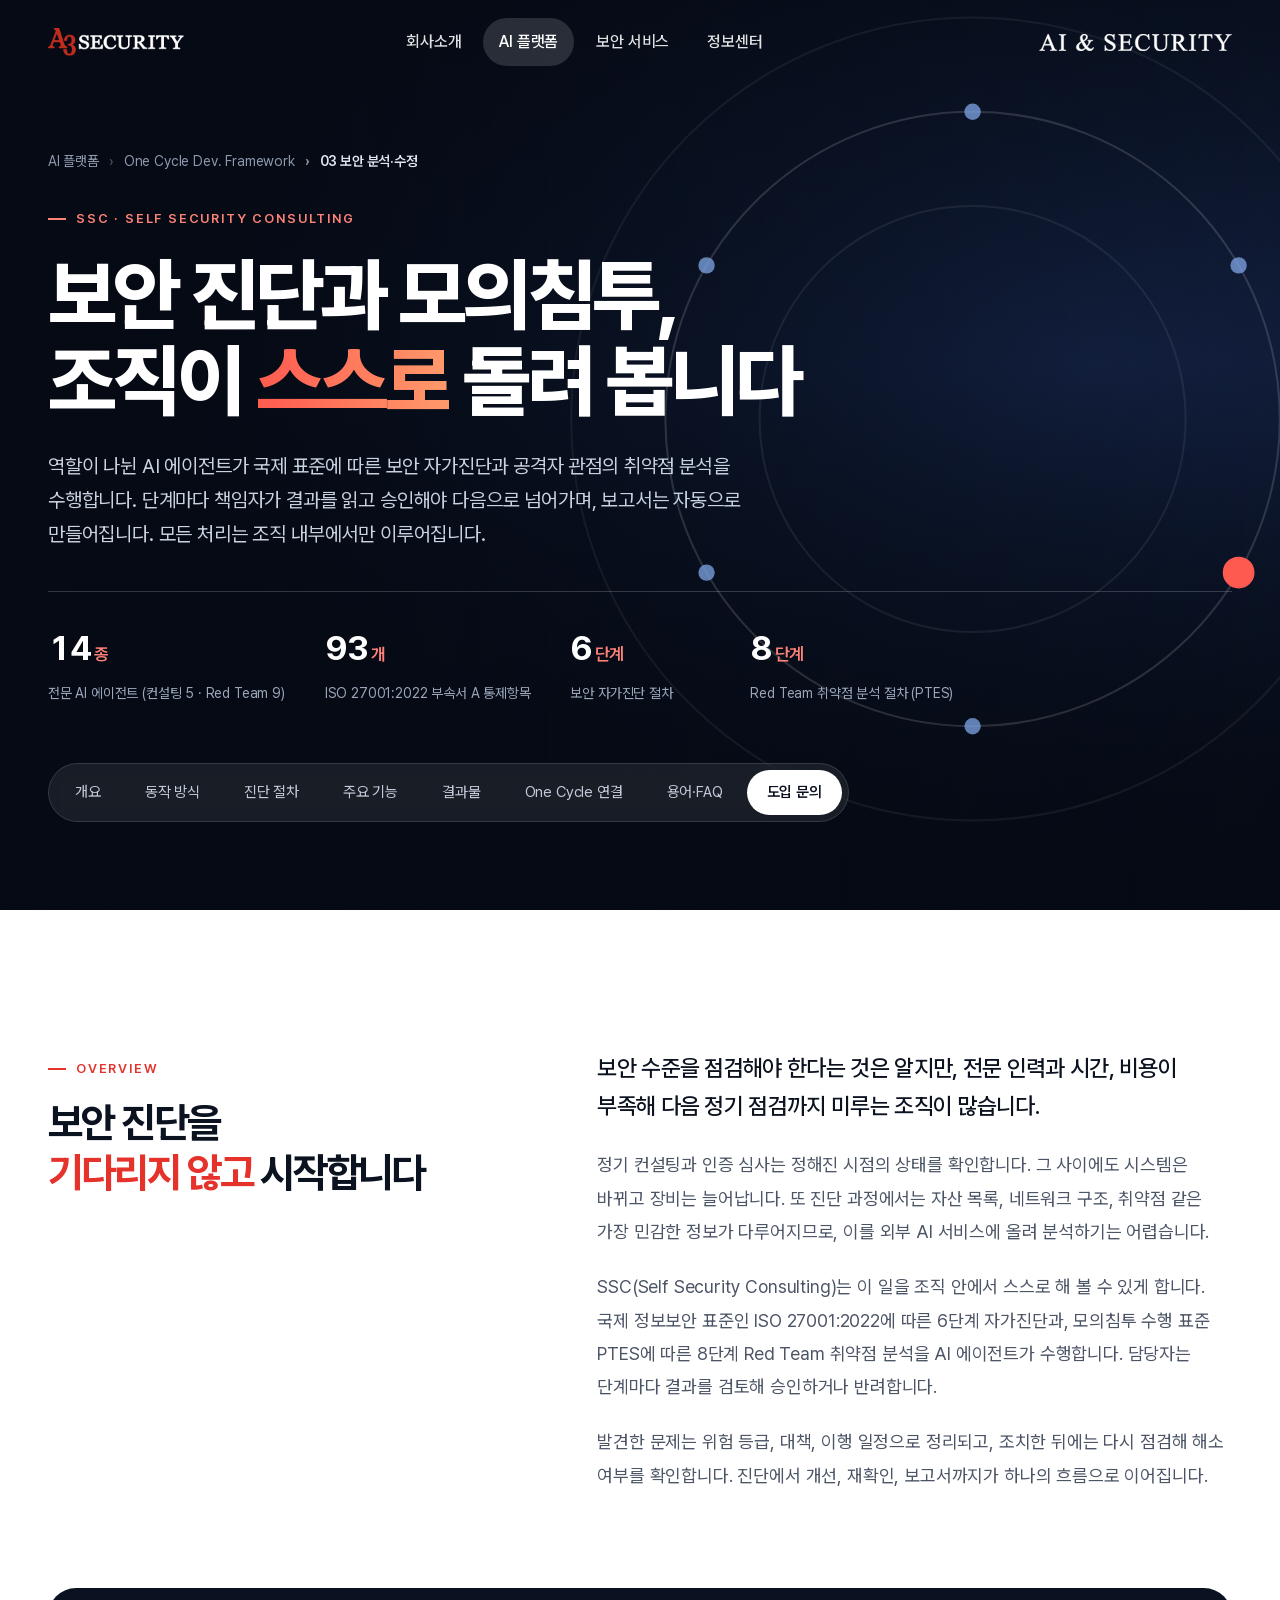
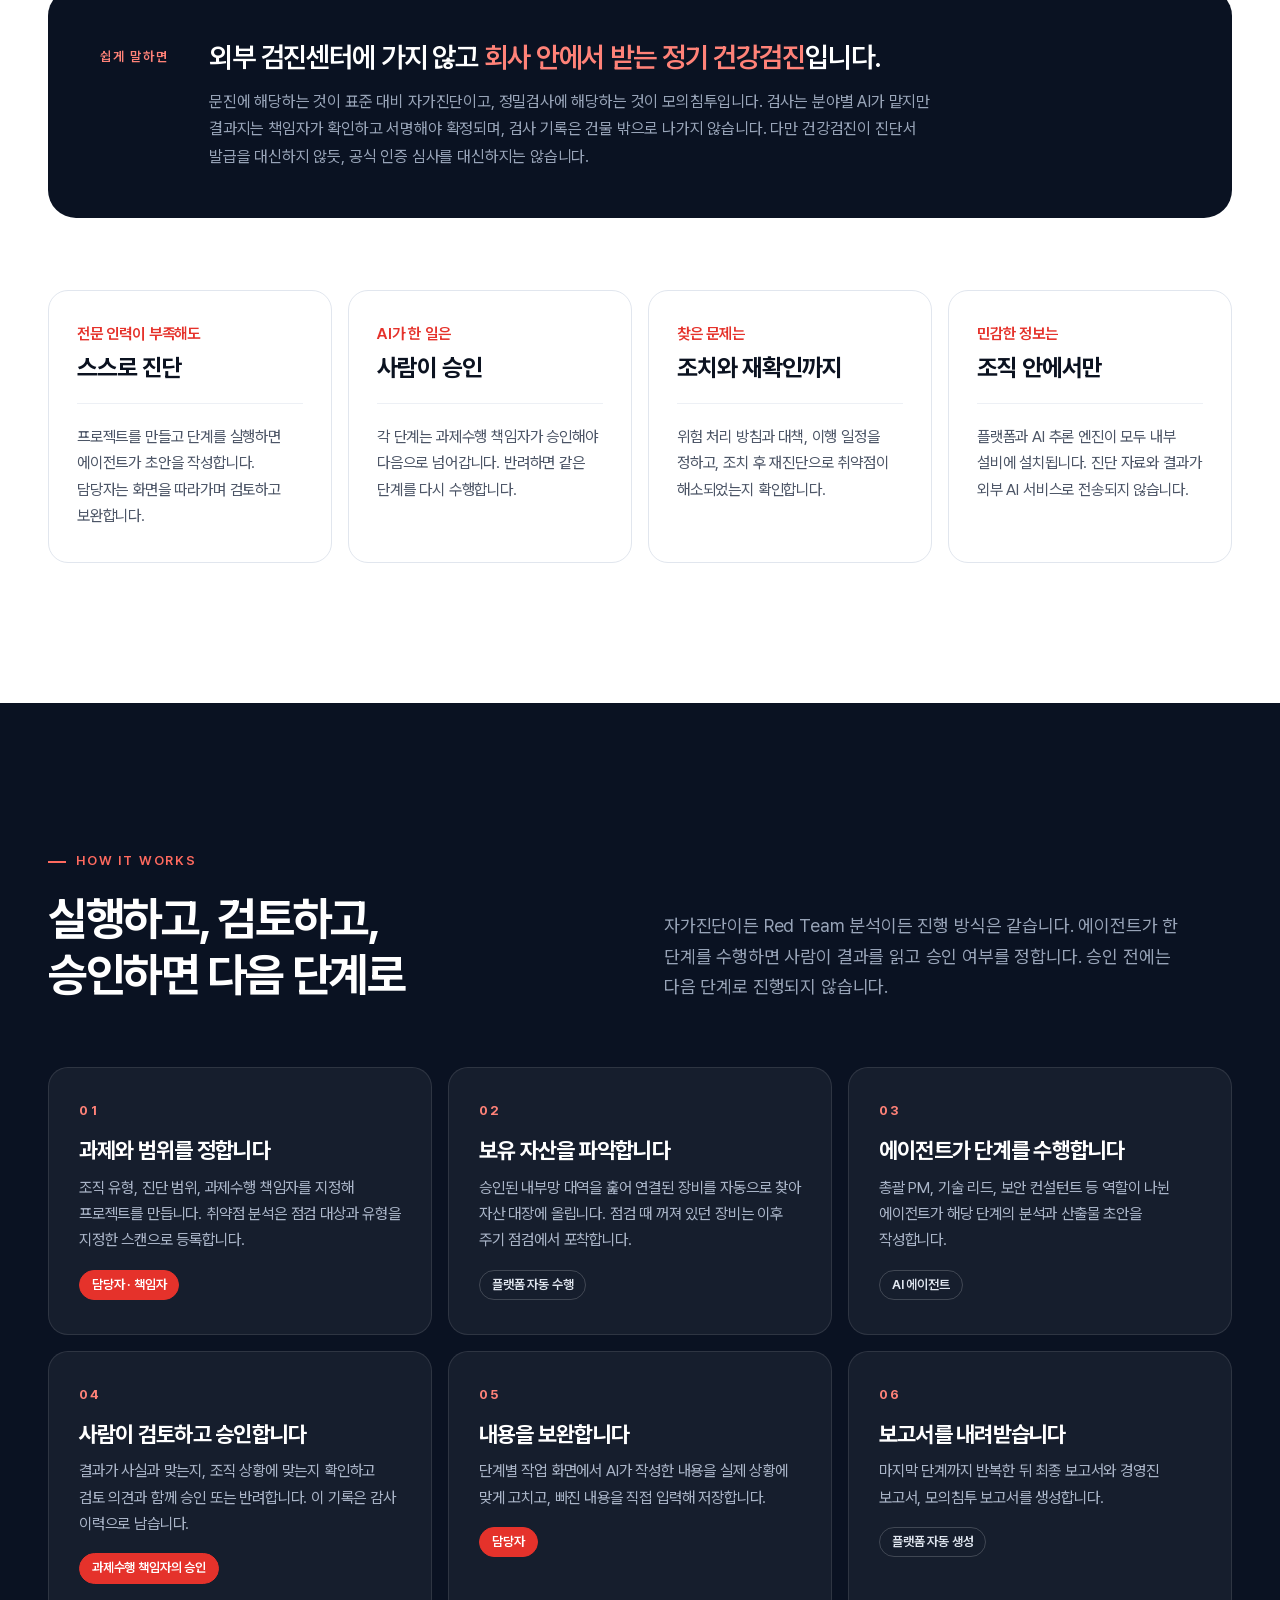
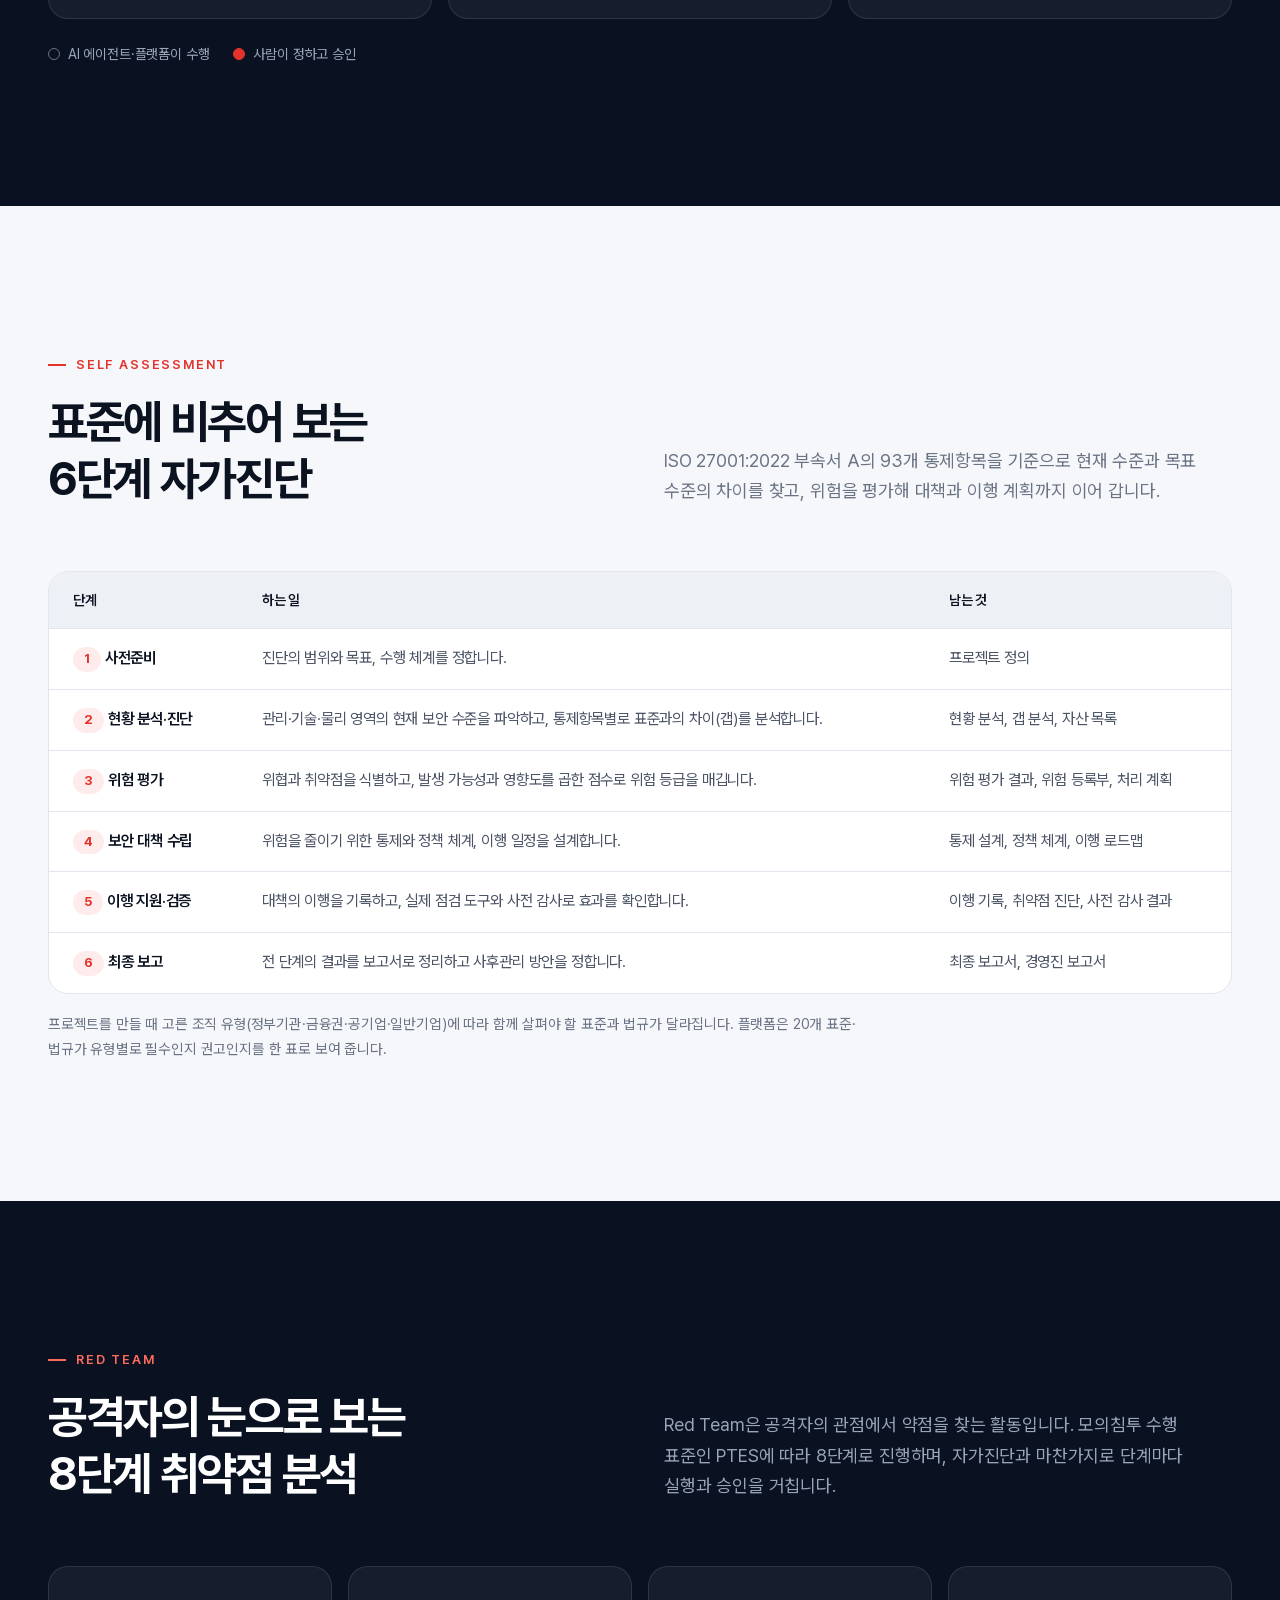
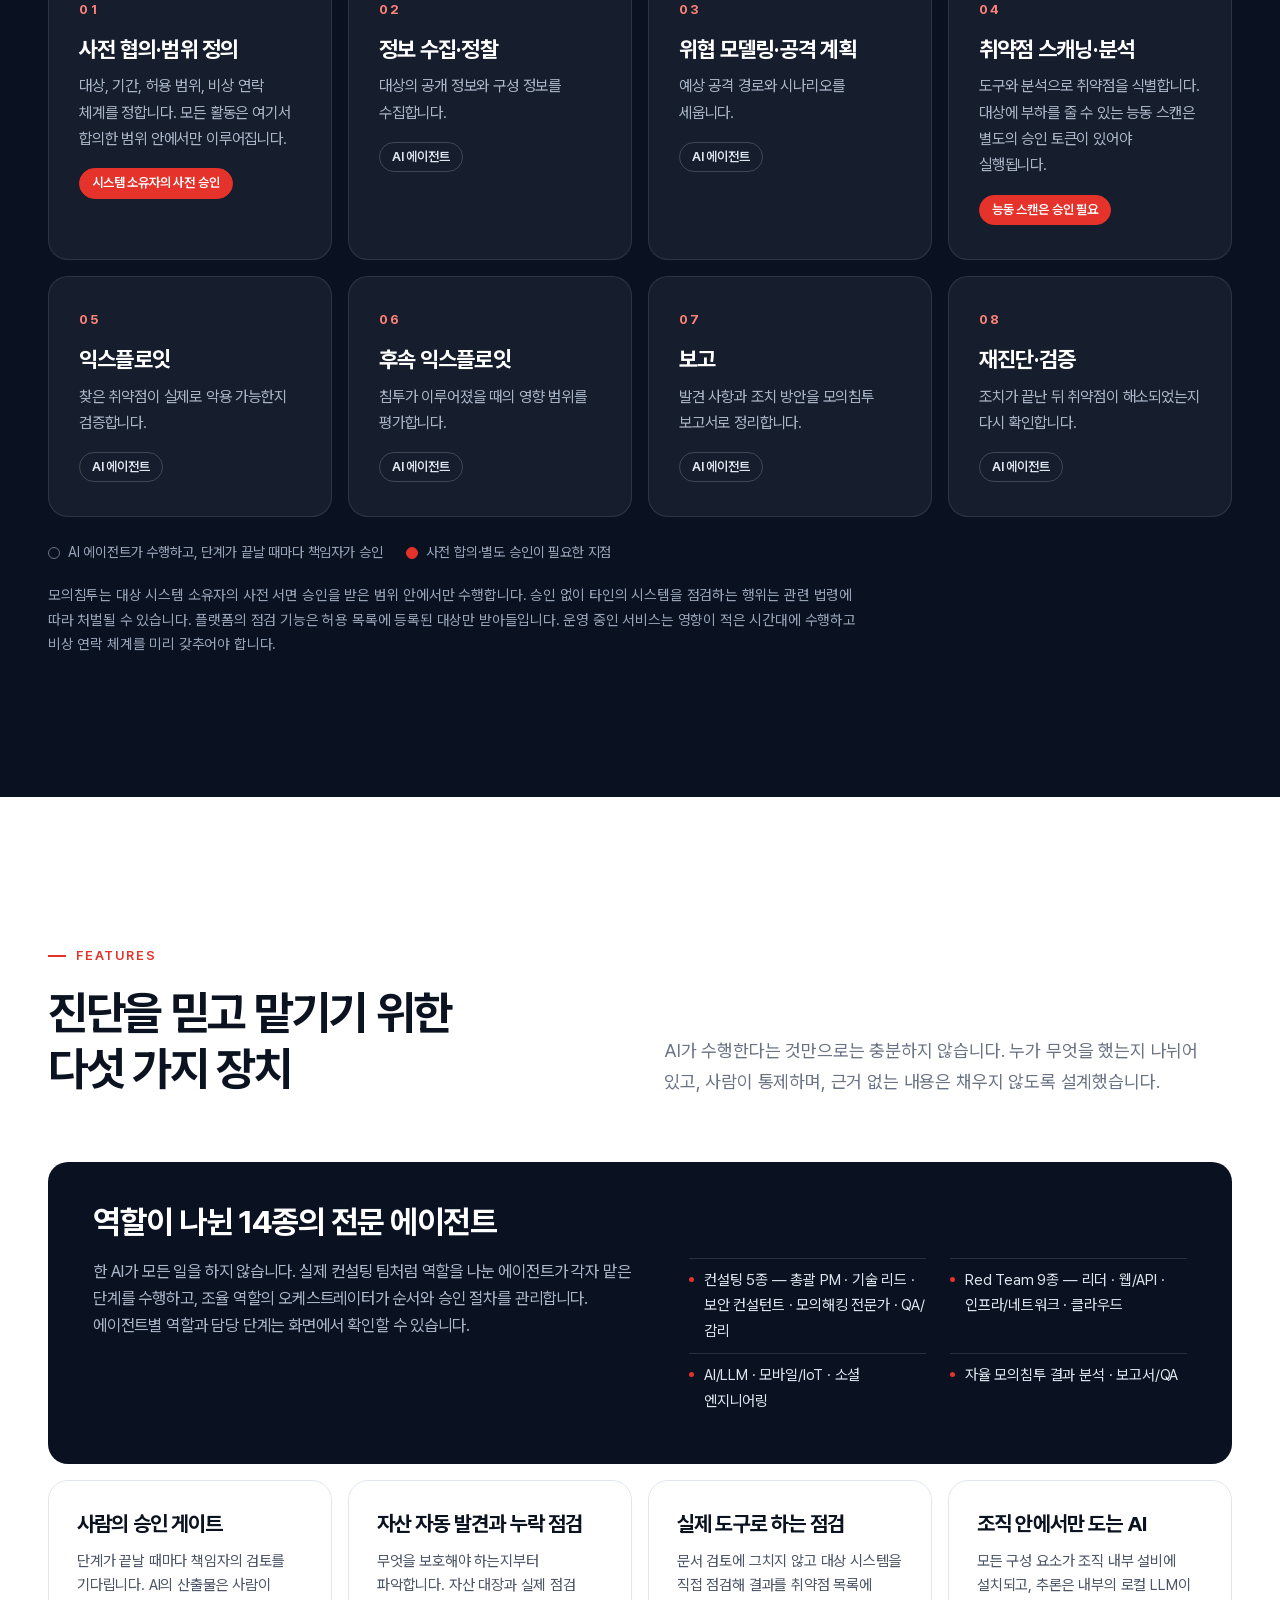
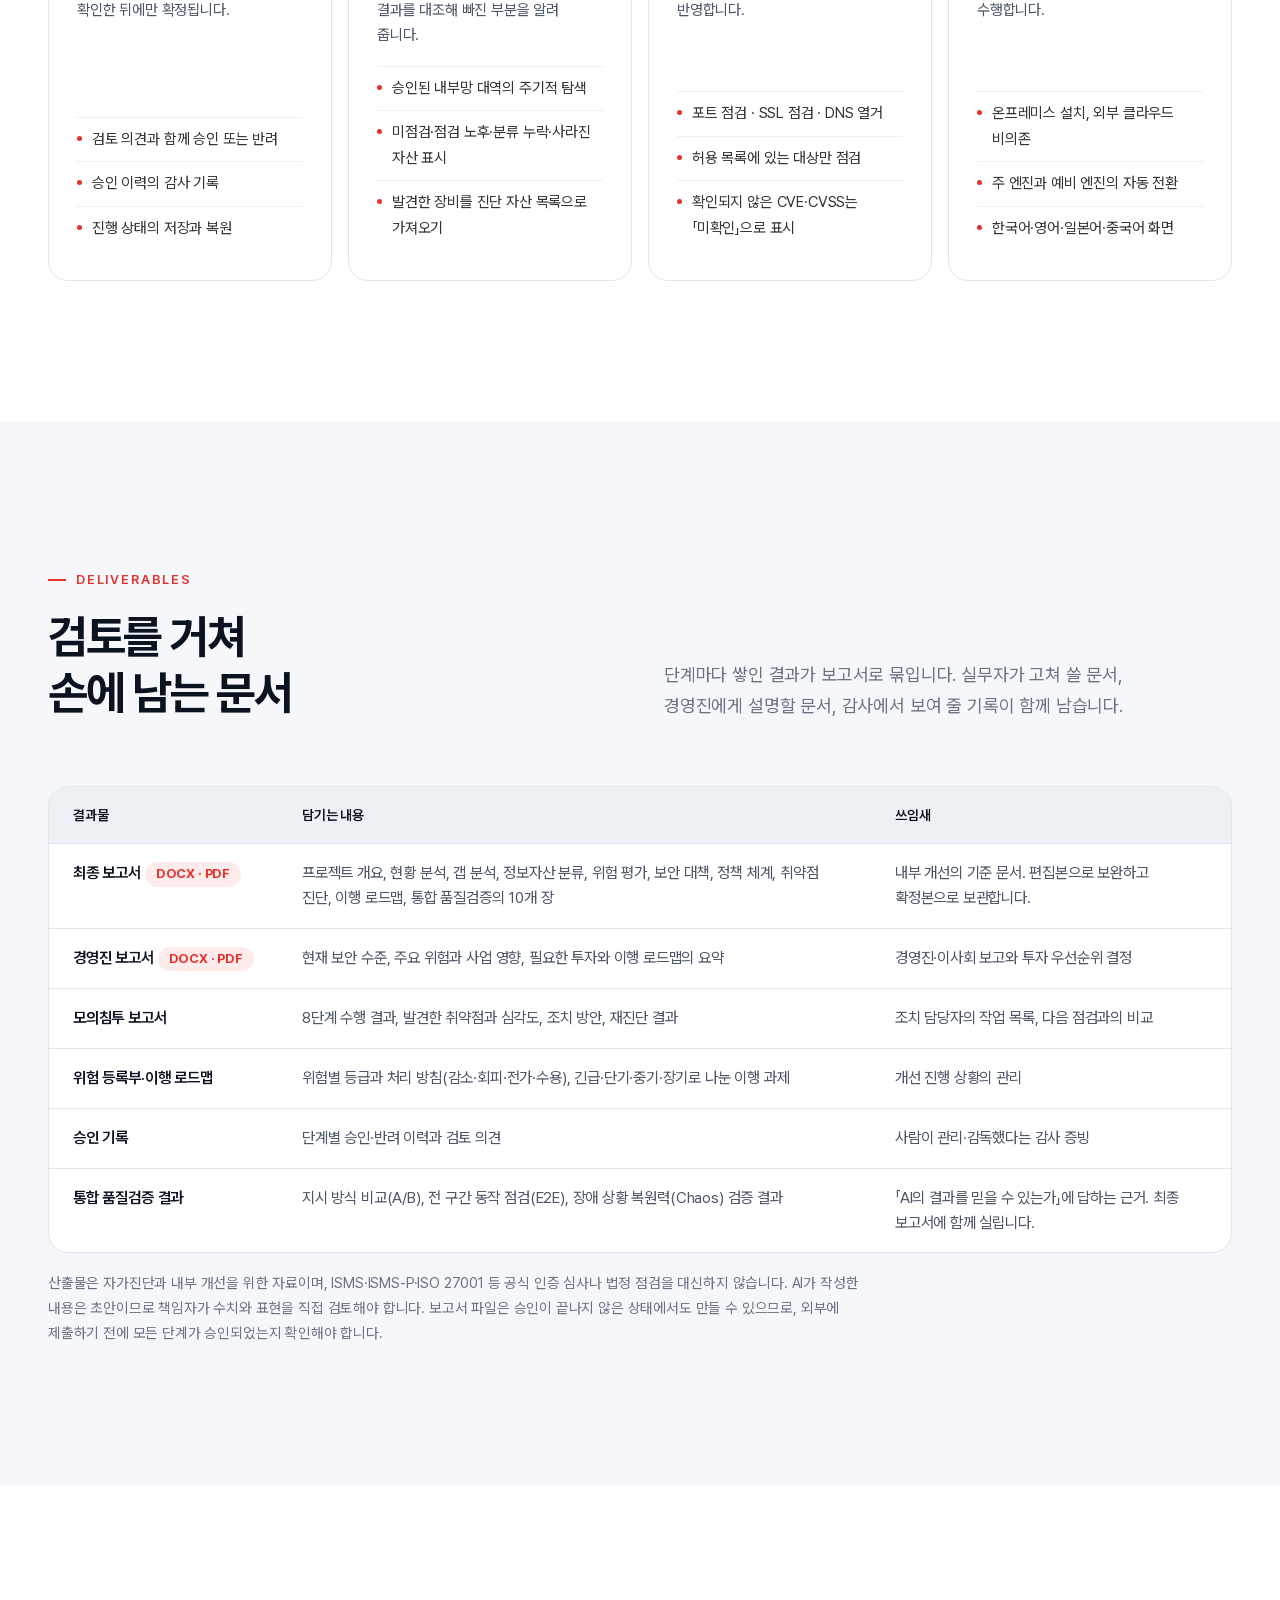
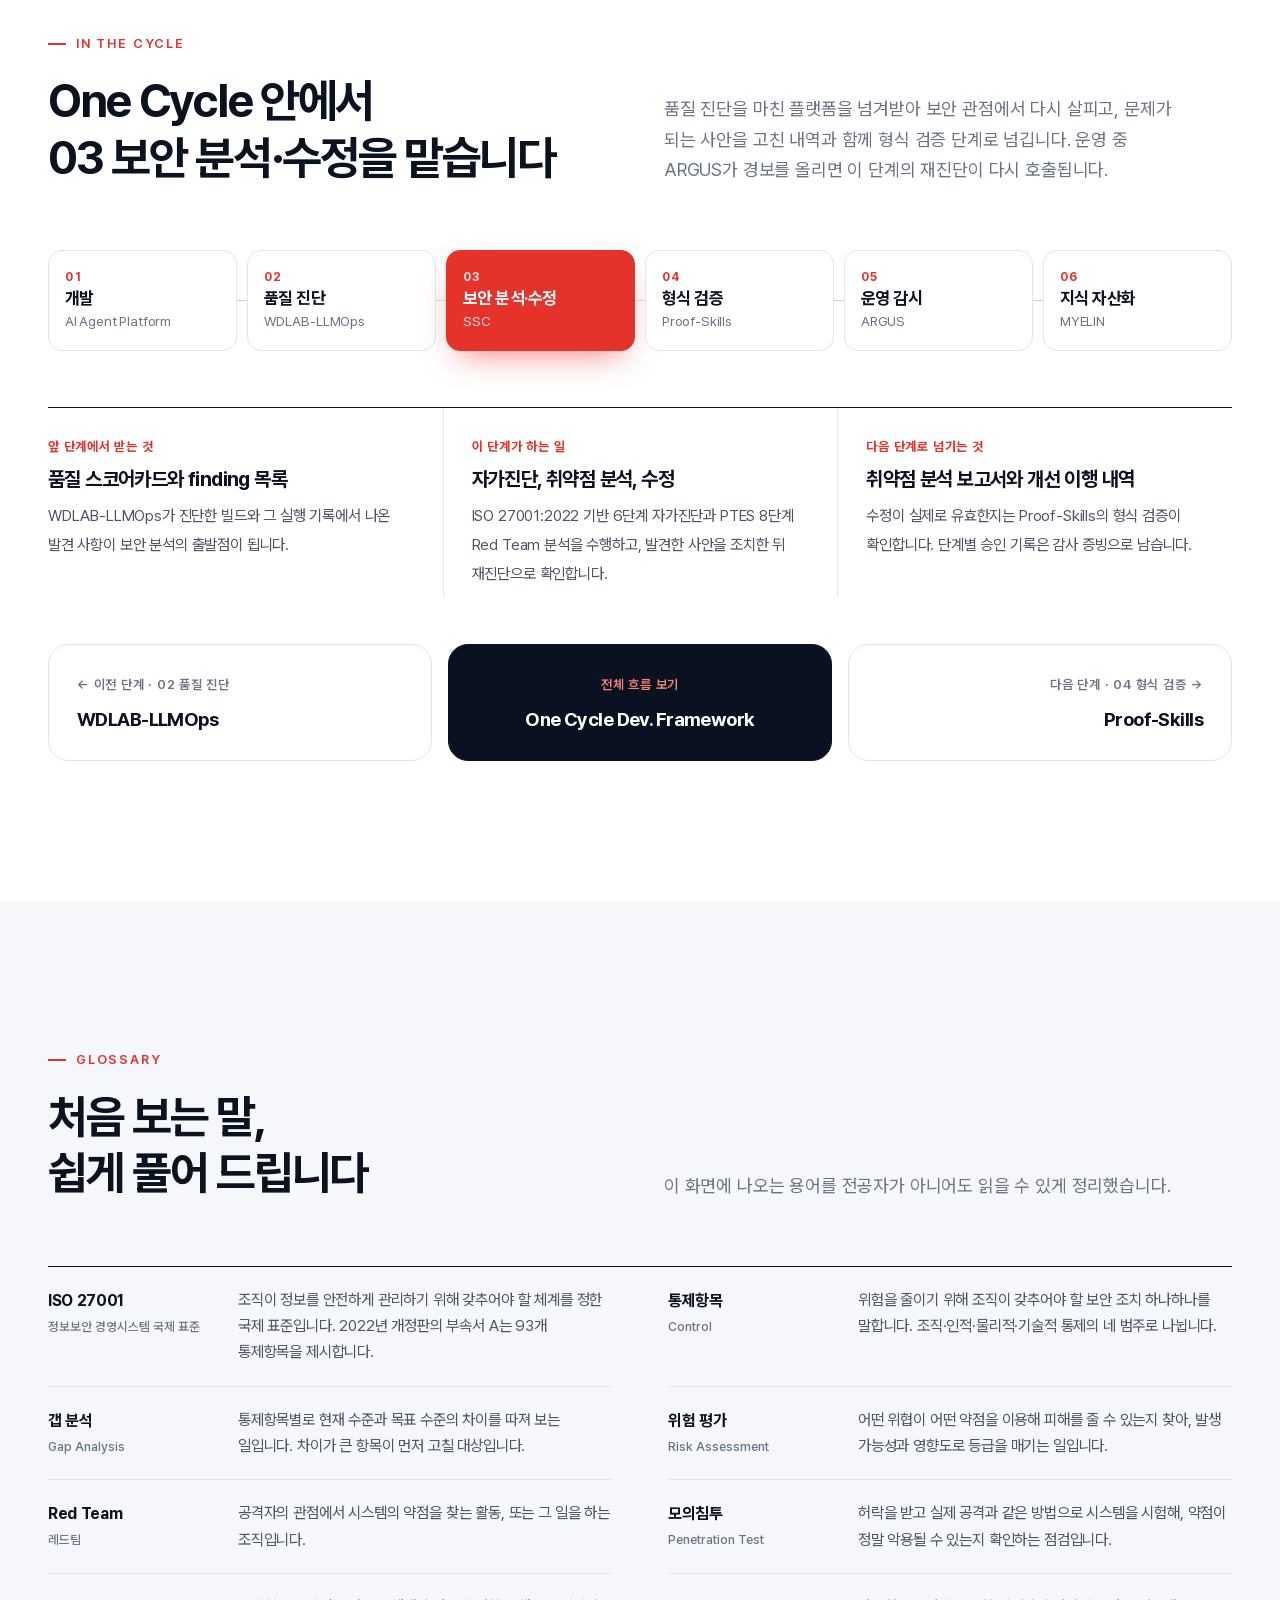
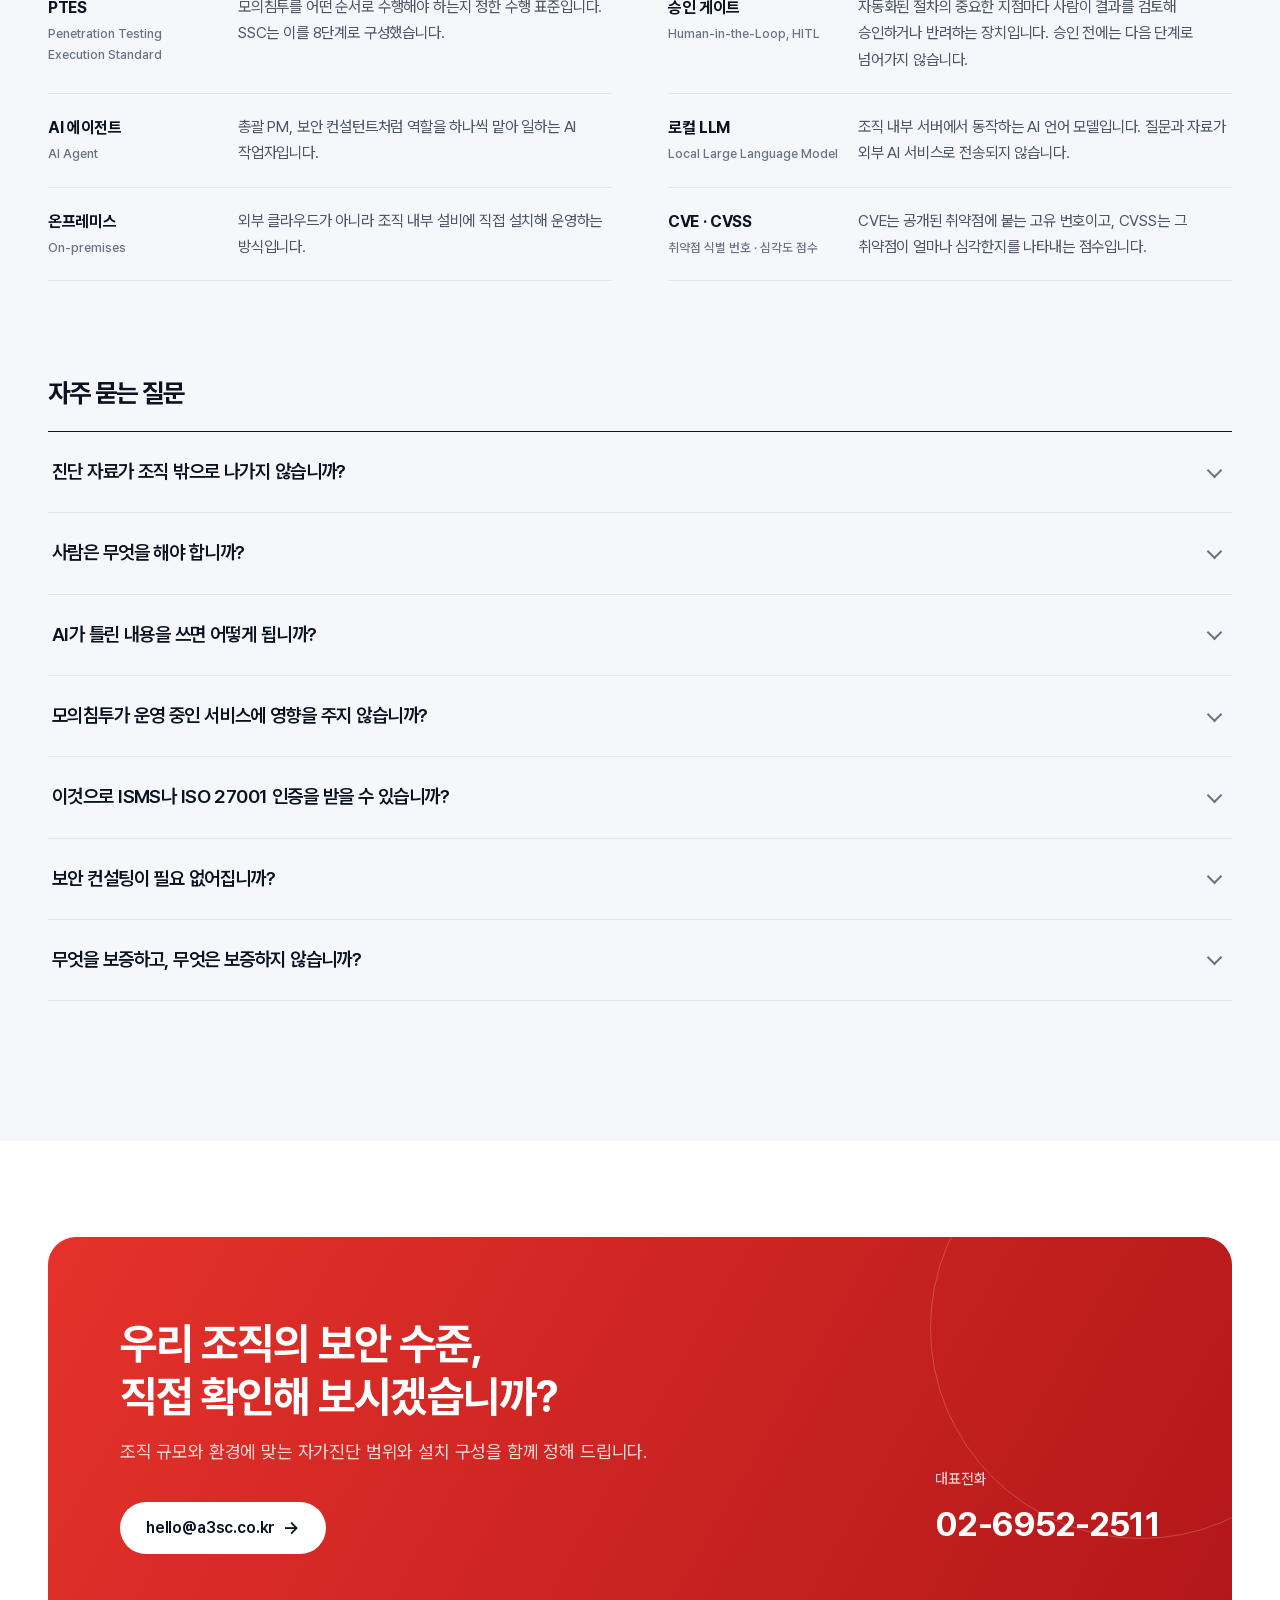
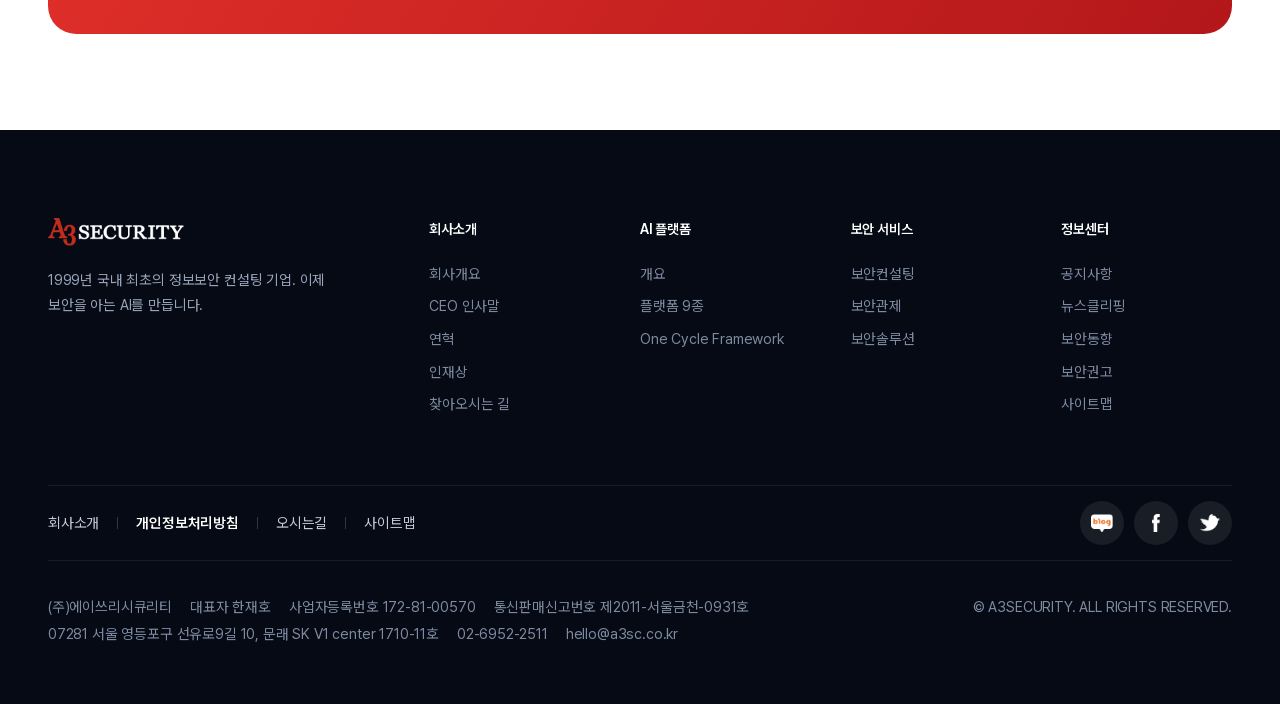
==== ISMA3SC003M7.html @ 9f18e834 "Add SSC detail page for One Cycle Dev. Framework (03 보안 분석·수정) Page body fragment, shared .pd- style" ====
<!doctype html>
<html lang="ko">
<head>
<meta charset="utf-8">
<meta name="viewport" content="width=device-width, initial-scale=1">
<meta http-equiv="X-UA-Compatible" content="IE=Edge"/>
<meta name="description" content="AI 전문 에이전트가 ISO 27001 기반 보안 자가진단과 Red Team 취약점 분석을 수행하고 사람이 단계마다 승인하는 SSC를 소개합니다. One Cycle Dev. Framework의 03 보안 분석·수정 단계입니다.">
<meta name="keywords" content="소프트웨어,서비스,시스템,보안,유통,컨설팅">
<meta name="Classification" content="보안컨설팅 및 서비스 소프트웨어 개발,유통 및 판매 외">
<meta property="og:type" content="website">
<meta property="og:title" content="SSC · 셀프 보안 컨설팅 플랫폼 | 에이쓰리시큐리티">
<meta property="og:site_name" content="에이쓰리시큐리티">
<meta property="og:image" content="/resources/images/A3/img/A3_favicon.png">
<meta property="og:description" content="AI 전문 에이전트가 ISO 27001 기반 보안 자가진단과 Red Team 취약점 분석을 수행하고 사람이 단계마다 승인하는 SSC를 소개합니다. One Cycle Dev. Framework의 03 보안 분석·수정 단계입니다.">

<meta property="og:url" content="https://www.a3sc.co.kr/a3sc/ISMA3SC003M7.do">
<meta property="al:web:url" content="https://www.a3sc.co.kr">
<meta name="robots" content="index,follow" />
<link rel="canonical" href="https://www.a3sc.co.kr/a3sc/ISMA3SC003M7.do">
<link rel="shortcut icon" href="/resources/images/A3/img/A3_favicon.png" />
<link rel="icon" href="/resources/images/A3/img/A3_favicon.png" />
<title>SSC · 셀프 보안 컨설팅 플랫폼 | 에이쓰리시큐리티</title>

<style>@font-face{font-family:'Pretendard Variable';src:url(/resources/font/renewal/PretendardVariable.woff2) format('woff2-variations');font-weight:45 920;font-style:normal;font-display:swap}</style>
<link rel="stylesheet" href="/resources/css/A3/renewal/b.css">
<link rel="stylesheet" href="/resources/css/A3/renewal/onecycle_product.css">

</head>
<body>











<header class="gh"><div class="wrap"><a class="logo" href="/a3sc/ISMA3SC001M1.do"><img class="on-dark" src="/resources/images/A3/renewal/img/foot_logo.png" alt="A3 SECURITY"><img class="on-light" src="/resources/images/A3/renewal/img/logo.png" alt="A3 SECURITY"></a>
  <nav><a href="/a3sc/ISMA3SC002M1.do" class="">회사소개</a><a href="/a3sc/ISMA3SC003M4.do" class="on">AI 플랫폼</a><a href="/a3sc/ISMA3SC003M1.do" class="">보안 서비스</a><a href="/a3sc/ISMA3SC004M1.do?brdType=N" class="">정보센터</a></nav>
  <a class="pill red hcta" href="#contact">문의하기</a><span class="brand"><svg xmlns="http://www.w3.org/2000/svg" viewBox="-41 -41 16347 1438" role="img" aria-label="AI &amp; SECURITY"><path fill="currentColor" stroke="currentColor" stroke-width="41" stroke-linejoin="round" d="M937 902H412L320 1116Q286 1195 286 1234Q286 1265 315.5 1288.5Q345 1312 443 1319V1356H16V1319Q101 1304 126 1280Q177 1232 239 1085L716 -31H751L1223 1097Q1280 1233 1326.5 1273.5Q1373 1314 1456 1319V1356H921V1319Q1002 1315 1030.5 1292.0Q1059 1269 1059 1236Q1059 1192 1019 1097ZM909 828 679 280 443 828ZM2233.88 1319V1356H1652.88V1319H1700.88Q1784.88 1319 1822.88 1270Q1846.88 1238 1846.88 1116V240Q1846.88 137 1833.88 104Q1823.88 79 1792.88 61Q1748.88 37 1700.88 37H1652.88V0H2233.88V37H2184.88Q2101.88 37 2063.88 86Q2038.88 118 2038.88 240V1116Q2038.88 1219 2051.88 1252Q2061.88 1277 2093.88 1295Q2136.88 1319 2184.88 1319ZM4086.6400000000003 483H4506.64V520Q4419.64 527 4378.14 558.5Q4336.64 590 4248.64 749.0Q4160.64 908 4050.6400000000003 1046Q4139.64 1150 4209.64 1191.5Q4279.64 1233 4350.64 1233Q4419.64 1233 4467.64 1195.5Q4515.64 1158 4535.64 1085L4572.64 1112Q4535.64 1253 4453.64 1320.0Q4371.64 1387 4262.64 1387Q4180.64 1387 4096.14 1342.5Q4011.6400000000003 1298 3911.6400000000003 1192Q3787.6400000000003 1302 3688.1400000000003 1344.5Q3588.6400000000003 1387 3475.6400000000003 1387Q3310.6400000000003 1387 3213.6400000000003 1299.0Q3116.6400000000003 1211 3116.6400000000003 1089Q3116.6400000000003 968 3203.6400000000003 847.5Q3290.6400000000003 727 3530.6400000000003 598Q3483.6400000000003 494 3466.6400000000003 427.5Q3449.6400000000003 361 3449.6400000000003 300Q3449.6400000000003 129 3575.6400000000003 39Q3673.6400000000003 -31 3798.6400000000003 -31Q3917.6400000000003 -31 3992.6400000000003 39.5Q4067.6400000000003 110 4067.6400000000003 213Q4067.6400000000003 319 3995.1400000000003 399.0Q3922.6400000000003 479 3738.6400000000003 574Q3865.6400000000003 800 4003.6400000000003 988Q4179.64 778 4179.64 634Q4179.64 588 4149.64 552Q4127.64 525 4086.6400000000003 520ZM3704.6400000000003 509Q3828.6400000000003 450 3890.1400000000003 375.0Q3951.6400000000003 300 3951.6400000000003 208Q3951.6400000000003 136 3907.1400000000003 89.0Q3862.6400000000003 42 3796.6400000000003 42Q3709.6400000000003 42 3665.1400000000003 102.5Q3620.6400000000003 163 3620.6400000000003 221Q3620.6400000000003 270 3637.6400000000003 330.5Q3654.6400000000003 391 3704.6400000000003 509ZM3859.6400000000003 1134Q3727.6400000000003 954 3676.6400000000003 871.0Q3625.6400000000003 788 3564.6400000000003 665Q3444.6400000000003 734 3384.1400000000003 817.0Q3323.6400000000003 900 3323.6400000000003 997Q3323.6400000000003 1104 3392.6400000000003 1185.0Q3461.6400000000003 1266 3578.6400000000003 1266Q3641.6400000000003 1266 3700.1400000000003 1241.0Q3758.6400000000003 1216 3859.6400000000003 1134ZM6331.400000000001 -31V438H6294.400000000001Q6276.400000000001 303 6229.900000000001 223.0Q6183.400000000001 143 6097.400000000001 96.0Q6011.400000000001 49 5919.400000000001 49Q5815.400000000001 49 5747.400000000001 112.5Q5679.400000000001 176 5679.400000000001 257Q5679.400000000001 319 5722.400000000001 370Q5784.400000000001 445 6017.400000000001 570Q6207.400000000001 672 6276.900000000001 726.5Q6346.400000000001 781 6383.900000000001 855.0Q6421.400000000001 929 6421.400000000001 1010Q6421.400000000001 1164 6301.900000000001 1275.5Q6182.400000000001 1387 5994.400000000001 1387Q5935.400000000001 1387 5883.400000000001 1378Q5852.400000000001 1373 5754.900000000001 1341.5Q5657.400000000001 1310 5631.400000000001 1310Q5606.400000000001 1310 5591.900000000001 1325.0Q5577.400000000001 1340 5570.400000000001 1387H5533.400000000001V922H5570.400000000001Q5596.400000000001 1068 5640.400000000001 1140.5Q5684.400000000001 1213 5774.900000000001 1261.0Q5865.400000000001 1309 5973.400000000001 1309Q6098.400000000001 1309 6170.900000000001 1243.0Q6243.400000000001 1177 6243.400000000001 1087Q6243.400000000001 1037 6215.900000000001 986.0Q6188.400000000001 935 6130.400000000001 891Q6091.400000000001 861 5917.400000000001 763.5Q5743.400000000001 666 5669.900000000001 608.0Q5596.400000000001 550 5558.400000000001 480.0Q5520.400000000001 410 5520.400000000001 326Q5520.400000000001 180 5632.400000000001 74.5Q5744.400000000001 -31 5917.400000000001 -31Q6025.400000000001 -31 6146.400000000001 22Q6202.400000000001 47 6225.400000000001 47Q6251.400000000001 47 6267.900000000001 31.5Q6284.400000000001 16 6294.400000000001 -31ZM7082.280000000001 74V610H7380.280000000001Q7496.280000000001 610 7535.280000000001 575Q7587.280000000001 529 7593.280000000001 413H7630.280000000001V885H7593.280000000001Q7579.280000000001 786 7565.280000000001 758Q7547.280000000001 723 7506.280000000001 703.0Q7465.280000000001 683 7380.280000000001 683H7082.280000000001V1130Q7082.280000000001 1220 7090.280000000001 1239.5Q7098.280000000001 1259 7118.280000000001 1270.5Q7138.280000000001 1282 7194.280000000001 1282H7424.280000000001Q7539.280000000001 1282 7591.280000000001 1266.0Q7643.280000000001 1250 7691.280000000001 1203Q7753.280000000001 1141 7818.280000000001 1016H7858.280000000001L7741.280000000001 1356H6696.280000000001V1319H6744.280000000001Q6792.280000000001 1319 6835.280000000001 1296Q6867.280000000001 1280 6878.780000000001 1248.0Q6890.280000000001 1216 6890.280000000001 1117V236Q6890.280000000001 107 6864.280000000001 77Q6828.280000000001 37 6744.280000000001 37H6696.280000000001V0H7741.280000000001L7756.280000000001 297H7717.280000000001Q7696.280000000001 190 7670.780000000001 150.0Q7645.280000000001 110 7595.280000000001 89Q7555.280000000001 74 7454.280000000001 74ZM9261.16 -31 9292.16 430H9261.16Q9199.16 223 9084.16 132.0Q8969.16 41 8808.16 41Q8673.16 41 8564.16 109.5Q8455.16 178 8392.66 328.0Q8330.16 478 8330.16 701Q8330.16 885 8389.16 1020.0Q8448.16 1155 8566.66 1227.0Q8685.16 1299 8837.16 1299Q8969.16 1299 9070.16 1242.5Q9171.16 1186 9292.16 1018L9323.16 1038Q9221.16 1219 9085.16 1303.0Q8949.16 1387 8762.16 1387Q8425.16 1387 8240.16 1137Q8102.160000000001 951 8102.160000000001 699Q8102.160000000001 496 8193.16 326.0Q8284.16 156 8443.66 62.5Q8603.16 -31 8792.16 -31Q8939.16 -31 9082.16 41Q9124.16 63 9142.16 63Q9169.16 63 9189.16 44Q9215.16 17 9226.16 -31ZM10494.04 37V0H10974.04V37H10923.04Q10843.04 37 10800.04 104Q10779.04 135 10779.04 248V798Q10779.04 1002 10738.54 1114.5Q10698.04 1227 10579.54 1307.5Q10461.04 1388 10257.04 1388Q10035.04 1388 9920.04 1311.0Q9805.04 1234 9757.04 1104Q9725.04 1015 9725.04 770V240Q9725.04 115 9690.54 76.0Q9656.04 37 9579.04 37H9528.04V0H10114.04V37H10062.04Q9978.04 37 9942.04 90Q9917.04 126 9917.04 240V831Q9917.04 910 9931.54 1012.0Q9946.04 1114 9984.04 1171.0Q10022.04 1228 10093.54 1265.0Q10165.04 1302 10269.04 1302Q10402.04 1302 10507.04 1244.0Q10612.04 1186 10650.54 1095.5Q10689.04 1005 10689.04 789V240Q10689.04 113 10661.04 81Q10622.04 37 10545.04 37ZM12502.920000000002 1356H12140.920000000002L11681.920000000002 722Q11630.920000000002 724 11598.920000000002 724Q11585.920000000002 724 11570.920000000002 723.5Q11555.920000000002 723 11539.920000000002 722V1116Q11539.920000000002 1244 11567.920000000002 1275Q11605.920000000002 1319 11681.920000000002 1319H11734.920000000002V1356H11153.920000000002V1319H11204.920000000002Q11290.920000000002 1319 11327.920000000002 1263Q11348.920000000002 1232 11348.920000000002 1116V240Q11348.920000000002 112 11320.920000000002 81Q11281.920000000002 37 11204.920000000002 37H11153.920000000002V0H11647.920000000002Q11863.920000000002 0 11966.420000000002 31.5Q12068.920000000002 63 12140.420000000002 147.5Q12211.920000000002 232 12211.920000000002 349Q12211.920000000002 474 12130.420000000002 566.0Q12048.920000000002 658 11877.920000000002 696L12157.920000000002 1085Q12253.920000000002 1219 12322.920000000002 1263.0Q12391.920000000002 1307 12502.920000000002 1319ZM11539.920000000002 659Q11558.920000000002 659 11572.920000000002 659.5Q11586.920000000002 660 11595.920000000002 660Q11789.920000000002 660 11888.420000000002 576.0Q11986.920000000002 492 11986.920000000002 362Q11986.920000000002 235 11907.420000000002 155.5Q11827.920000000002 76 11696.920000000002 76Q11638.920000000002 76 11539.920000000002 95ZM13239.800000000003 1319V1356H12658.800000000003V1319H12706.800000000003Q12790.800000000003 1319 12828.800000000003 1270Q12852.800000000003 1238 12852.800000000003 1116V240Q12852.800000000003 137 12839.800000000003 104Q12829.800000000003 79 12798.800000000003 61Q12754.800000000003 37 12706.800000000003 37H12658.800000000003V0H13239.800000000003V37H13190.800000000003Q13107.800000000003 37 13069.800000000003 86Q13044.800000000003 118 13044.800000000003 240V1116Q13044.800000000003 1219 13057.800000000003 1252Q13067.800000000003 1277 13099.800000000003 1295Q13142.800000000003 1319 13190.800000000003 1319ZM14597.680000000002 0 14612.680000000002 318H14574.680000000002Q14563.680000000002 234 14544.680000000002 198Q14513.680000000002 140 14462.180000000002 112.5Q14410.680000000002 85 14326.680000000002 85H14135.680000000002V1121Q14135.680000000002 1246 14162.680000000002 1277Q14200.680000000002 1319 14279.680000000002 1319H14326.680000000002V1356H13751.680000000002V1319H13799.680000000002Q13885.680000000002 1319 13921.680000000002 1267Q13943.680000000002 1235 13943.680000000002 1121V85H13780.680000000002Q13685.680000000002 85 13645.680000000002 99Q13593.680000000002 118 13556.680000000002 172.0Q13519.680000000002 226 13512.680000000002 318H13474.680000000002L13490.680000000002 0ZM15762.560000000001 0H16235.560000000001V37H16209.560000000001Q16183.560000000001 37 16133.560000000001 60.0Q16083.560000000001 83 16042.560000000001 126.0Q16001.560000000001 169 15941.560000000001 266L15614.560000000001 781V1121Q15614.560000000001 1246 15642.560000000001 1277Q15680.560000000001 1319 15762.560000000001 1319H15806.560000000001V1356H15230.560000000001V1319H15278.560000000001Q15364.560000000001 1319 15400.560000000001 1267Q15422.560000000001 1235 15422.560000000001 1121V800L15050.560000000001 232Q14984.560000000001 132 14961.060000000001 107.0Q14937.560000000001 82 14863.560000000001 47Q14843.560000000001 37 14805.560000000001 37V0H15385.560000000001V37H15355.560000000001Q15308.560000000001 37 15269.060000000001 59.0Q15229.560000000001 81 15229.560000000001 125Q15229.560000000001 161 15290.560000000001 255L15573.560000000001 692L15839.560000000001 274Q15899.560000000001 180 15899.560000000001 134Q15899.560000000001 106 15885.060000000001 84.0Q15870.560000000001 62 15843.560000000001 49.5Q15816.560000000001 37 15762.560000000001 37Z"/></svg></span>
  <button type="button" class="menu" aria-label="전체 메뉴" aria-expanded="false" aria-controls="mnav"></button></div>
  <nav class="mnav" id="mnav" aria-label="전체 메뉴" hidden><div class="wrap"><div class="grp"><a class="h" href="/a3sc/ISMA3SC002M1.do">회사소개</a><ul><li><a href="/a3sc/ISMA3SC002M1.do">회사개요</a></li><li><a href="/a3sc/ISMA3SC002M2.do">CEO 인사말</a></li><li><a href="/a3sc/ISMA3SC002M3.do">연혁</a></li><li><a href="/a3sc/ISMA3SC002M4.do">인재상</a></li><li><a href="/a3sc/ISMA3SC002M5.do">찾아오시는 길</a></li><li><a href="https://www.saramin.co.kr/zf_user/company-info/view-inner-recruit?csn=ZU9zdmxNSTZCU0ViN1NJRC9NOGtPUT09" target="_blank" rel="noopener">채용공고 ↗</a></li></ul></div><div class="grp on"><a class="h" href="/a3sc/ISMA3SC003M4.do">AI 플랫폼</a><ul><li><a href="/a3sc/ISMA3SC003M4.do#intro">개요</a></li><li><a href="/a3sc/ISMA3SC003M4.do#strength">강점</a></li><li><a href="/a3sc/ISMA3SC003M4.do#lineup">플랫폼 9종</a></li><li><a href="/a3sc/ISMA3SC003M5.do">One Cycle Framework</a></li><li><a href="/a3sc/ISMA3SC003M4.do#contact">도입 문의</a></li></ul></div><div class="grp"><a class="h" href="/a3sc/ISMA3SC003M1.do">보안 서비스</a><ul><li><a href="/a3sc/ISMA3SC003M1.do">보안컨설팅</a></li><li><a href="/a3sc/ISMA3SC003M2.do">보안관제</a></li><li><a href="/a3sc/ISMA3SC003M3.do">보안솔루션</a></li></ul></div><div class="grp"><a class="h" href="/a3sc/ISMA3SC004M1.do?brdType=N">정보센터</a><ul><li><a href="/a3sc/ISMA3SC004M1.do?brdType=N">공지사항</a></li><li><a href="/a3sc/ISMA3SC004M1.do?brdType=C">뉴스클리핑</a></li><li><a href="/a3sc/ISMA3SC004M1.do?brdType=T">보안동향</a></li><li><a href="/a3sc/ISMA3SC004M1.do?brdType=R">보안권고</a></li></ul></div>
  <a class="pill red" href="#contact">문의하기</a></div></nav>
<script>/* 모바일 전체 메뉴 열고 닫기 */(function(){var b=document.querySelector('.gh .menu'),m=document.getElementById('mnav');if(!b||!m)return;function set(o){m.hidden=!o;b.setAttribute('aria-expanded',o);document.documentElement.classList.toggle('mnav-open',o)}b.addEventListener('click',function(){set(m.hidden)});m.addEventListener('click',function(e){if(e.target.closest('a'))set(false)});document.addEventListener('keydown',function(e){if(e.key==='Escape'&&!m.hidden){set(false);b.focus()}});matchMedia('(min-width:761px)').addEventListener('change',function(e){if(e.matches)set(false)})})()</script></header>

<main>
<!-- =========================================================
     SSC · Self Security Consulting · 본문 (기존 레이아웃의 <main> … </main> 안에 넣는 부분)
     One Cycle Dev. Framework(ISMA3SC003M5)의 03 보안 분석·수정 단계 상세 화면
     필요한 것: b.css 다음에 /resources/css/A3/renewal/onecycle_product.css
     ========================================================= -->
<section class="hero pd-hero" id="top">
  <div class="pd-orbit" aria-hidden="true"><svg viewBox="0 0 400 400" fill="none">
    <circle cx="200" cy="200" r="196" stroke="rgba(255,255,255,.06)"/>
    <circle cx="200" cy="200" r="150" stroke="rgba(255,255,255,.14)"/>
    <circle cx="200" cy="200" r="104" stroke="rgba(255,255,255,.07)"/>
    <circle class="dot" cx="200" cy="50" r="4"/><circle class="dot" cx="329.9" cy="125" r="4"/><circle class="halo" cx="329.9" cy="275" r="7"/><circle class="me" cx="329.9" cy="275" r="7"/><circle class="dot" cx="200" cy="350" r="4"/><circle class="dot" cx="70.1" cy="275" r="4"/><circle class="dot" cx="70.1" cy="125" r="4"/>
  </svg></div>
  <div class="wrap">
    <nav class="pd-crumb" aria-label="현재 위치"><a href="/a3sc/ISMA3SC003M4.do">AI 플랫폼</a><a href="/a3sc/ISMA3SC003M5.do">One Cycle Dev. Framework</a><b>03 보안 분석·수정</b></nav>
    <span class="kicker">SSC · Self Security Consulting</span>
    <h1>보안 진단과 모의침투,<br>조직이 <em>스스로</em> 돌려 봅니다</h1>
    <p class="lede">역할이 나뉜 AI 에이전트가 국제 표준에 따른 보안 자가진단과 공격자 관점의 취약점 분석을 수행합니다. 단계마다 책임자가 결과를 읽고 승인해야 다음으로 넘어가며, 보고서는 자동으로 만들어집니다. 모든 처리는 조직 내부에서만 이루어집니다.</p>
    <div class="hero-meta">
      <div><b>14<small>종</small></b><span>전문 AI 에이전트 (컨설팅 5 · Red Team 9)</span></div>
      <div><b>93<small>개</small></b><span>ISO 27001:2022 부속서 A 통제항목</span></div>
      <div><b>6<small>단계</small></b><span>보안 자가진단 절차</span></div>
      <div><b>8<small>단계</small></b><span>Red Team 취약점 분석 절차 (PTES)</span></div>
    </div>
    <nav class="subnav" id="pd-subnav"><a href="#intro" class="on">개요</a><a href="#how">동작 방식</a><a href="#process">진단 절차</a><a href="#features">주요 기능</a><a href="#output">결과물</a><a href="#cycle">One Cycle 연결</a><a href="#terms">용어·FAQ</a><a href="#contact">도입 문의</a></nav>
  </div>
</section>

<!-- 개요: 무엇이고, 왜 필요한가 -->
<section class="sec"><div class="wrap pd-anchor" id="intro">
  <div class="intro"><div><span class="kicker">Overview</span><h2>보안 진단을<br><em>기다리지 않고</em> 시작합니다</h2></div>
    <div class="prose"><p class="big">보안 수준을 점검해야 한다는 것은 알지만, 전문 인력과 시간, 비용이 부족해 다음 정기 점검까지 미루는 조직이 많습니다.</p>
    <p>정기 컨설팅과 인증 심사는 정해진 시점의 상태를 확인합니다. 그 사이에도 시스템은 바뀌고 장비는 늘어납니다. 또 진단 과정에서는 자산 목록, 네트워크 구조, 취약점 같은 가장 민감한 정보가 다루어지므로, 이를 외부 AI 서비스에 올려 분석하기는 어렵습니다.</p>
    <p>SSC(Self Security Consulting)는 이 일을 조직 안에서 스스로 해 볼 수 있게 합니다. 국제 정보보안 표준인 ISO 27001:2022에 따른 6단계 자가진단과, 모의침투 수행 표준 PTES에 따른 8단계 Red Team 취약점 분석을 AI 에이전트가 수행합니다. 담당자는 단계마다 결과를 검토해 승인하거나 반려합니다.</p>
    <p>발견한 문제는 위험 등급, 대책, 이행 일정으로 정리되고, 조치한 뒤에는 다시 점검해 해소 여부를 확인합니다. 진단에서 개선, 재확인, 보고서까지가 하나의 흐름으로 이어집니다.</p></div></div>
  <div class="pd-plain"><span class="lb">쉽게 말하면</span>
    <p>외부 검진센터에 가지 않고 <em>회사 안에서 받는 정기 건강검진</em>입니다.</p>
    <small>문진에 해당하는 것이 표준 대비 자가진단이고, 정밀검사에 해당하는 것이 모의침투입니다. 검사는 분야별 AI가 맡지만 결과지는 책임자가 확인하고 서명해야 확정되며, 검사 기록은 건물 밖으로 나가지 않습니다. 다만 건강검진이 진단서 발급을 대신하지 않듯, 공식 인증 심사를 대신하지는 않습니다.</small></div>
  <div class="pd-cards">
    <article><div class="ft"><span>전문 인력이 부족해도</span><b>스스로 진단</b></div><p>프로젝트를 만들고 단계를 실행하면 에이전트가 초안을 작성합니다. 담당자는 화면을 따라가며 검토하고 보완합니다.</p></article>
    <article><div class="ft"><span>AI가 한 일은</span><b>사람이 승인</b></div><p>각 단계는 과제수행 책임자가 승인해야 다음으로 넘어갑니다. 반려하면 같은 단계를 다시 수행합니다.</p></article>
    <article><div class="ft"><span>찾은 문제는</span><b>조치와 재확인까지</b></div><p>위험 처리 방침과 대책, 이행 일정을 정하고, 조치 후 재진단으로 취약점이 해소되었는지 확인합니다.</p></article>
    <article><div class="ft"><span>민감한 정보는</span><b>조직 안에서만</b></div><p>플랫폼과 AI 추론 엔진이 모두 내부 설비에 설치됩니다. 진단 자료와 결과가 외부 AI 서비스로 전송되지 않습니다.</p></article>
  </div>
</div></section>

<!-- 동작 방식 -->
<section class="sec dark"><div class="wrap pd-anchor" id="how">
  <div class="sec-h"><div><span class="kicker">How it works</span><h2>실행하고, 검토하고,<br>승인하면 다음 단계로</h2></div><p>자가진단이든 Red Team 분석이든 진행 방식은 같습니다. 에이전트가 한 단계를 수행하면 사람이 결과를 읽고 승인 여부를 정합니다. 승인 전에는 다음 단계로 진행되지 않습니다.</p></div>
  <ol class="pd-steps">
    <li><b>과제와 범위를 정합니다</b><p>조직 유형, 진단 범위, 과제수행 책임자를 지정해 프로젝트를 만듭니다. 취약점 분석은 점검 대상과 유형을 지정한 스캔으로 등록합니다.</p><span class="who h">담당자 · 책임자</span></li>
    <li><b>보유 자산을 파악합니다</b><p>승인된 내부망 대역을 훑어 연결된 장비를 자동으로 찾아 자산 대장에 올립니다. 점검 때 꺼져 있던 장비는 이후 주기 점검에서 포착합니다.</p><span class="who">플랫폼 자동 수행</span></li>
    <li><b>에이전트가 단계를 수행합니다</b><p>총괄 PM, 기술 리드, 보안 컨설턴트 등 역할이 나뉜 에이전트가 해당 단계의 분석과 산출물 초안을 작성합니다.</p><span class="who">AI 에이전트</span></li>
    <li><b>사람이 검토하고 승인합니다</b><p>결과가 사실과 맞는지, 조직 상황에 맞는지 확인하고 검토 의견과 함께 승인 또는 반려합니다. 이 기록은 감사 이력으로 남습니다.</p><span class="who h">과제수행 책임자의 승인</span></li>
    <li><b>내용을 보완합니다</b><p>단계별 작업 화면에서 AI가 작성한 내용을 실제 상황에 맞게 고치고, 빠진 내용을 직접 입력해 저장합니다.</p><span class="who h">담당자</span></li>
    <li><b>보고서를 내려받습니다</b><p>마지막 단계까지 반복한 뒤 최종 보고서와 경영진 보고서, 모의침투 보고서를 생성합니다.</p><span class="who">플랫폼 자동 생성</span></li>
  </ol>
  <div class="pd-legend"><span>AI 에이전트·플랫폼이 수행</span><span class="h">사람이 정하고 승인</span></div>
</div></section>

<!-- 진단 절차 ①: 자가진단 6단계 -->
<section class="sec soft"><div class="wrap pd-anchor" id="process">
  <div class="sec-h"><div><span class="kicker">Self assessment</span><h2>표준에 비추어 보는<br>6단계 자가진단</h2></div><p>ISO 27001:2022 부속서 A의 93개 통제항목을 기준으로 현재 수준과 목표 수준의 차이를 찾고, 위험을 평가해 대책과 이행 계획까지 이어 갑니다.</p></div>
  <div class="pd-tw"><table class="pd-table"><thead><tr><th scope="col">단계</th><th scope="col">하는 일</th><th scope="col">남는 것</th></tr></thead><tbody>
    <tr><th scope="row"><span class="st">1</span> 사전준비</th><td>진단의 범위와 목표, 수행 체계를 정합니다.</td><td>프로젝트 정의</td></tr>
    <tr><th scope="row"><span class="st">2</span> 현황 분석·진단</th><td>관리·기술·물리 영역의 현재 보안 수준을 파악하고, 통제항목별로 표준과의 차이(갭)를 분석합니다.</td><td>현황 분석, 갭 분석, 자산 목록</td></tr>
    <tr><th scope="row"><span class="st">3</span> 위험 평가</th><td>위협과 취약점을 식별하고, 발생 가능성과 영향도를 곱한 점수로 위험 등급을 매깁니다.</td><td>위험 평가 결과, 위험 등록부, 처리 계획</td></tr>
    <tr><th scope="row"><span class="st">4</span> 보안 대책 수립</th><td>위험을 줄이기 위한 통제와 정책 체계, 이행 일정을 설계합니다.</td><td>통제 설계, 정책 체계, 이행 로드맵</td></tr>
    <tr><th scope="row"><span class="st">5</span> 이행 지원·검증</th><td>대책의 이행을 기록하고, 실제 점검 도구와 사전 감사로 효과를 확인합니다.</td><td>이행 기록, 취약점 진단, 사전 감사 결과</td></tr>
    <tr><th scope="row"><span class="st">6</span> 최종 보고</th><td>전 단계의 결과를 보고서로 정리하고 사후관리 방안을 정합니다.</td><td>최종 보고서, 경영진 보고서</td></tr>
  </tbody></table></div>
  <p class="pd-note">프로젝트를 만들 때 고른 조직 유형(정부기관·금융권·공기업·일반기업)에 따라 함께 살펴야 할 표준과 법규가 달라집니다. 플랫폼은 20개 표준·법규가 유형별로 필수인지 권고인지를 한 표로 보여 줍니다.</p>
</div></section>

<!-- 진단 절차 ②: Red Team 8단계 -->
<section class="sec dark"><div class="wrap">
  <div class="sec-h"><div><span class="kicker">Red Team</span><h2>공격자의 눈으로 보는<br>8단계 취약점 분석</h2></div><p>Red Team은 공격자의 관점에서 약점을 찾는 활동입니다. 모의침투 수행 표준인 PTES에 따라 8단계로 진행하며, 자가진단과 마찬가지로 단계마다 실행과 승인을 거칩니다.</p></div>
  <ol class="pd-steps c4">
    <li><b>사전 협의·범위 정의</b><p>대상, 기간, 허용 범위, 비상 연락 체계를 정합니다. 모든 활동은 여기서 합의한 범위 안에서만 이루어집니다.</p><span class="who h">시스템 소유자의 사전 승인</span></li>
    <li><b>정보 수집·정찰</b><p>대상의 공개 정보와 구성 정보를 수집합니다.</p><span class="who">AI 에이전트</span></li>
    <li><b>위협 모델링·공격 계획</b><p>예상 공격 경로와 시나리오를 세웁니다.</p><span class="who">AI 에이전트</span></li>
    <li><b>취약점 스캐닝·분석</b><p>도구와 분석으로 취약점을 식별합니다. 대상에 부하를 줄 수 있는 능동 스캔은 별도의 승인 토큰이 있어야 실행됩니다.</p><span class="who h">능동 스캔은 승인 필요</span></li>
    <li><b>익스플로잇</b><p>찾은 취약점이 실제로 악용 가능한지 검증합니다.</p><span class="who">AI 에이전트</span></li>
    <li><b>후속 익스플로잇</b><p>침투가 이루어졌을 때의 영향 범위를 평가합니다.</p><span class="who">AI 에이전트</span></li>
    <li><b>보고</b><p>발견 사항과 조치 방안을 모의침투 보고서로 정리합니다.</p><span class="who">AI 에이전트</span></li>
    <li><b>재진단·검증</b><p>조치가 끝난 뒤 취약점이 해소되었는지 다시 확인합니다.</p><span class="who">AI 에이전트</span></li>
  </ol>
  <div class="pd-legend"><span>AI 에이전트가 수행하고, 단계가 끝날 때마다 책임자가 승인</span><span class="h">사전 합의·별도 승인이 필요한 지점</span></div>
  <p class="pd-note">모의침투는 대상 시스템 소유자의 사전 서면 승인을 받은 범위 안에서만 수행합니다. 승인 없이 타인의 시스템을 점검하는 행위는 관련 법령에 따라 처벌될 수 있습니다. 플랫폼의 점검 기능은 허용 목록에 등록된 대상만 받아들입니다. 운영 중인 서비스는 영향이 적은 시간대에 수행하고 비상 연락 체계를 미리 갖추어야 합니다.</p>
</div></section>

<!-- 주요 기능 -->
<section class="sec"><div class="wrap pd-anchor" id="features">
  <div class="sec-h"><div><span class="kicker">Features</span><h2>진단을 믿고 맡기기 위한<br>다섯 가지 장치</h2></div><p>AI가 수행한다는 것만으로는 충분하지 않습니다. 누가 무엇을 했는지 나뉘어 있고, 사람이 통제하며, 근거 없는 내용은 채우지 않도록 설계했습니다.</p></div>
  <div class="rf">
    <article class="lead"><h3>역할이 나뉜 14종의 전문 에이전트</h3>
      <p>한 AI가 모든 일을 하지 않습니다. 실제 컨설팅 팀처럼 역할을 나눈 에이전트가 각자 맡은 단계를 수행하고, 조율 역할의 오케스트레이터가 순서와 승인 절차를 관리합니다. 에이전트별 역할과 담당 단계는 화면에서 확인할 수 있습니다.</p>
      <ul><li>컨설팅 5종 — 총괄 PM · 기술 리드 · 보안 컨설턴트 · 모의해킹 전문가 · QA/감리</li><li>Red Team 9종 — 리더 · 웹/API · 인프라/네트워크 · 클라우드</li><li>AI/LLM · 모바일/IoT · 소셜 엔지니어링</li><li>자율 모의침투 결과 분석 · 보고서/QA</li></ul></article>
    <article><h3>사람의 승인 게이트</h3><p>단계가 끝날 때마다 책임자의 검토를 기다립니다. AI의 산출물은 사람이 확인한 뒤에만 확정됩니다.</p><ul><li>검토 의견과 함께 승인 또는 반려</li><li>승인 이력의 감사 기록</li><li>진행 상태의 저장과 복원</li></ul></article>
    <article><h3>자산 자동 발견과 누락 점검</h3><p>무엇을 보호해야 하는지부터 파악합니다. 자산 대장과 실제 점검 결과를 대조해 빠진 부분을 알려 줍니다.</p><ul><li>승인된 내부망 대역의 주기적 탐색</li><li>미점검·점검 노후·분류 누락·사라진 자산 표시</li><li>발견한 장비를 진단 자산 목록으로 가져오기</li></ul></article>
    <article><h3>실제 도구로 하는 점검</h3><p>문서 검토에 그치지 않고 대상 시스템을 직접 점검해 결과를 취약점 목록에 반영합니다.</p><ul><li>포트 점검 · SSL 점검 · DNS 열거</li><li>허용 목록에 있는 대상만 점검</li><li>확인되지 않은 CVE·CVSS는 「미확인」으로 표시</li></ul></article>
    <article><h3>조직 안에서만 도는 AI</h3><p>모든 구성 요소가 조직 내부 설비에 설치되고, 추론은 내부의 로컬 LLM이 수행합니다.</p><ul><li>온프레미스 설치, 외부 클라우드 비의존</li><li>주 엔진과 예비 엔진의 자동 전환</li><li>한국어·영어·일본어·중국어 화면</li></ul></article>
  </div>
</div></section>

<!-- 결과물 -->
<section class="sec soft"><div class="wrap pd-anchor" id="output">
  <div class="sec-h"><div><span class="kicker">Deliverables</span><h2>검토를 거쳐<br>손에 남는 문서</h2></div><p>단계마다 쌓인 결과가 보고서로 묶입니다. 실무자가 고쳐 쓸 문서, 경영진에게 설명할 문서, 감사에서 보여 줄 기록이 함께 남습니다.</p></div>
  <div class="pd-tw"><table class="pd-table"><thead><tr><th scope="col">결과물</th><th scope="col">담기는 내용</th><th scope="col">쓰임새</th></tr></thead><tbody>
    <tr><th scope="row">최종 보고서 <span class="st">DOCX · PDF</span></th><td>프로젝트 개요, 현황 분석, 갭 분석, 정보자산 분류, 위험 평가, 보안 대책, 정책 체계, 취약점 진단, 이행 로드맵, 통합 품질검증의 10개 장</td><td>내부 개선의 기준 문서. 편집본으로 보완하고 확정본으로 보관합니다.</td></tr>
    <tr><th scope="row">경영진 보고서 <span class="st">DOCX · PDF</span></th><td>현재 보안 수준, 주요 위험과 사업 영향, 필요한 투자와 이행 로드맵의 요약</td><td>경영진·이사회 보고와 투자 우선순위 결정</td></tr>
    <tr><th scope="row">모의침투 보고서</th><td>8단계 수행 결과, 발견한 취약점과 심각도, 조치 방안, 재진단 결과</td><td>조치 담당자의 작업 목록, 다음 점검과의 비교</td></tr>
    <tr><th scope="row">위험 등록부·이행 로드맵</th><td>위험별 등급과 처리 방침(감소·회피·전가·수용), 긴급·단기·중기·장기로 나눈 이행 과제</td><td>개선 진행 상황의 관리</td></tr>
    <tr><th scope="row">승인 기록</th><td>단계별 승인·반려 이력과 검토 의견</td><td>사람이 관리·감독했다는 감사 증빙</td></tr>
    <tr><th scope="row">통합 품질검증 결과</th><td>지시 방식 비교(A/B), 전 구간 동작 점검(E2E), 장애 상황 복원력(Chaos) 검증 결과</td><td>「AI의 결과를 믿을 수 있는가」에 답하는 근거. 최종 보고서에 함께 실립니다.</td></tr>
  </tbody></table></div>
  <p class="pd-note">산출물은 자가진단과 내부 개선을 위한 자료이며, ISMS·ISMS-P·ISO 27001 등 공식 인증 심사나 법정 점검을 대신하지 않습니다. AI가 작성한 내용은 초안이므로 책임자가 수치와 표현을 직접 검토해야 합니다. 보고서 파일은 승인이 끝나지 않은 상태에서도 만들 수 있으므로, 외부에 제출하기 전에 모든 단계가 승인되었는지 확인해야 합니다.</p>
</div></section>

<!-- One Cycle 안에서의 자리 (이 구역의 pd-loop 와 pd-nav 는 다섯 화면 공통: 고치지 않는다) -->
<section class="sec"><div class="wrap pd-anchor" id="cycle">
  <div class="sec-h"><div><span class="kicker">In the cycle</span><h2>One Cycle 안에서<br>03 보안 분석·수정을 맡습니다</h2></div><p>품질 진단을 마친 플랫폼을 넘겨받아 보안 관점에서 다시 살피고, 문제가 되는 사안을 고친 내역과 함께 형식 검증 단계로 넘깁니다. 운영 중 ARGUS가 경보를 올리면 이 단계의 재진단이 다시 호출됩니다.</p></div>
  <ol class="pd-loop" aria-label="One Cycle 여섯 단계">
    <li><div class="cell"><i>01</i><b>개발</b><span>AI Agent Platform</span></div></li>
    <li><a class="cell" href="/a3sc/ISMA3SC003M6.do"><i>02</i><b>품질 진단</b><span>WDLAB-LLMOps</span></a></li>
    <li class="on" aria-current="step"><div class="cell"><i>03</i><b>보안 분석·수정</b><span>SSC</span></div></li>
    <li><a class="cell" href="/a3sc/ISMA3SC003M8.do"><i>04</i><b>형식 검증</b><span>Proof-Skills</span></a></li>
    <li><a class="cell" href="/a3sc/ISMA3SC003M9.do"><i>05</i><b>운영 감시</b><span>ARGUS</span></a></li>
    <li><a class="cell" href="/a3sc/ISMA3SC003M10.do"><i>06</i><b>지식 자산화</b><span>MYELIN</span></a></li>
  </ol>
  <div class="pd-io">
    <div><small>앞 단계에서 받는 것</small><b>품질 스코어카드와 finding 목록</b><span>WDLAB-LLMOps가 진단한 빌드와 그 실행 기록에서 나온 발견 사항이 보안 분석의 출발점이 됩니다.</span></div>
    <div><small>이 단계가 하는 일</small><b>자가진단, 취약점 분석, 수정</b><span>ISO 27001:2022 기반 6단계 자가진단과 PTES 8단계 Red Team 분석을 수행하고, 발견한 사안을 조치한 뒤 재진단으로 확인합니다.</span></div>
    <div><small>다음 단계로 넘기는 것</small><b>취약점 분석 보고서와 개선 이행 내역</b><span>수정이 실제로 유효한지는 Proof-Skills의 형식 검증이 확인합니다. 단계별 승인 기록은 감사 증빙으로 남습니다.</span></div>
  </div>
  <nav class="pd-nav" aria-label="다른 플랫폼">
    <a class="prev" href="/a3sc/ISMA3SC003M6.do"><small>← 이전 단계 · 02 품질 진단</small><b>WDLAB-LLMOps</b></a>
    <a class="home" href="/a3sc/ISMA3SC003M5.do#stages"><small>전체 흐름 보기</small><b>One Cycle Dev. Framework</b></a>
    <a class="next" href="/a3sc/ISMA3SC003M8.do"><small>다음 단계 · 04 형식 검증 →</small><b>Proof-Skills</b></a>
  </nav>
</div></section>

<!-- 용어 풀이 · 자주 묻는 질문 -->
<section class="sec soft"><div class="wrap pd-anchor" id="terms">
  <div class="sec-h"><div><span class="kicker">Glossary</span><h2>처음 보는 말,<br>쉽게 풀어 드립니다</h2></div><p>이 화면에 나오는 용어를 전공자가 아니어도 읽을 수 있게 정리했습니다.</p></div>
  <dl class="pd-terms">
    <div><dt>ISO 27001<small>정보보안 경영시스템 국제 표준</small></dt><dd>조직이 정보를 안전하게 관리하기 위해 갖추어야 할 체계를 정한 국제 표준입니다. 2022년 개정판의 부속서 A는 93개 통제항목을 제시합니다.</dd></div>
    <div><dt>통제항목<small>Control</small></dt><dd>위험을 줄이기 위해 조직이 갖추어야 할 보안 조치 하나하나를 말합니다. 조직·인적·물리적·기술적 통제의 네 범주로 나뉩니다.</dd></div>
    <div><dt>갭 분석<small>Gap Analysis</small></dt><dd>통제항목별로 현재 수준과 목표 수준의 차이를 따져 보는 일입니다. 차이가 큰 항목이 먼저 고칠 대상입니다.</dd></div>
    <div><dt>위험 평가<small>Risk Assessment</small></dt><dd>어떤 위협이 어떤 약점을 이용해 피해를 줄 수 있는지 찾아, 발생 가능성과 영향도로 등급을 매기는 일입니다.</dd></div>
    <div><dt>Red Team<small>레드팀</small></dt><dd>공격자의 관점에서 시스템의 약점을 찾는 활동, 또는 그 일을 하는 조직입니다.</dd></div>
    <div><dt>모의침투<small>Penetration Test</small></dt><dd>허락을 받고 실제 공격과 같은 방법으로 시스템을 시험해, 약점이 정말 악용될 수 있는지 확인하는 점검입니다.</dd></div>
    <div><dt>PTES<small>Penetration Testing Execution Standard</small></dt><dd>모의침투를 어떤 순서로 수행해야 하는지 정한 수행 표준입니다. SSC는 이를 8단계로 구성했습니다.</dd></div>
    <div><dt>승인 게이트<small>Human-in-the-Loop, HITL</small></dt><dd>자동화된 절차의 중요한 지점마다 사람이 결과를 검토해 승인하거나 반려하는 장치입니다. 승인 전에는 다음 단계로 넘어가지 않습니다.</dd></div>
    <div><dt>AI 에이전트<small>AI Agent</small></dt><dd>총괄 PM, 보안 컨설턴트처럼 역할을 하나씩 맡아 일하는 AI 작업자입니다.</dd></div>
    <div><dt>로컬 LLM<small>Local Large Language Model</small></dt><dd>조직 내부 서버에서 동작하는 AI 언어 모델입니다. 질문과 자료가 외부 AI 서비스로 전송되지 않습니다.</dd></div>
    <div><dt>온프레미스<small>On-premises</small></dt><dd>외부 클라우드가 아니라 조직 내부 설비에 직접 설치해 운영하는 방식입니다.</dd></div>
    <div><dt>CVE · CVSS<small>취약점 식별 번호 · 심각도 점수</small></dt><dd>CVE는 공개된 취약점에 붙는 고유 번호이고, CVSS는 그 취약점이 얼마나 심각한지를 나타내는 점수입니다.</dd></div>
  </dl>
  <h3 class="pd-faq-h">자주 묻는 질문</h3>
  <div class="pd-faq">
    <details><summary>진단 자료가 조직 밖으로 나가지 않습니까?</summary><p>플랫폼은 조직 내부에 설치되어 내부의 AI 추론 엔진만 사용하도록 설계되어 있습니다. 진단 자료, AI의 추론 결과, 산출물이 모두 조직 네트워크 안에서 처리됩니다. 다만 관리자가 AI 엔진의 접속 주소를 외부 서비스로 바꾸면 이 원칙이 깨지므로, 설정은 내부 주소로 유지하고 정기적으로 확인해야 합니다.</p></details>
    <details><summary>사람은 무엇을 해야 합니까?</summary><p>범위와 책임자를 정하고, 단계마다 결과를 읽어 승인하거나 반려하며, AI가 작성한 내용을 조직의 실제 상황에 맞게 보완합니다. 모의침투에 앞서 대상 시스템 소유자의 승인을 받는 일과, 발견한 문제를 실제로 조치하는 일도 사람의 몫입니다.</p></details>
    <details><summary>AI가 틀린 내용을 쓰면 어떻게 됩니까?</summary><p>AI의 결과는 초안이며 실제와 다를 수 있습니다. 그래서 단계마다 승인 게이트를 두었고, 반려하면 같은 단계를 다시 수행합니다. 취약점 번호나 심각도 점수처럼 근거가 확인되지 않은 정보는 임의로 채우지 않고 「미확인」으로 표시해, 담당자가 직접 확인하도록 합니다.</p></details>
    <details><summary>모의침투가 운영 중인 서비스에 영향을 주지 않습니까?</summary><p>점검은 사전에 합의한 대상과 시간에만 수행합니다. 플랫폼은 허용 목록에 없는 대상을 점검하지 않으며, 대상에 부하를 줄 수 있는 능동 스캔은 책임자의 승인 절차로 발급된 승인 토큰이 있어야 실행됩니다. 운영 중인 서비스는 영향이 적은 시간대에 수행하고 비상 연락 체계를 미리 갖추기를 권합니다.</p></details>
    <details><summary>이것으로 ISMS나 ISO 27001 인증을 받을 수 있습니까?</summary><p>받을 수 없습니다. SSC는 인증을 준비하고 스스로 수준을 진단하기 위한 도구입니다. 인증은 공인된 심사 기관의 심사를 통해서만 취득할 수 있습니다. 공식 심사 전에 스스로 점검하는 사전 감사 용도로는 활용할 수 있습니다.</p></details>
    <details><summary>보안 컨설팅이 필요 없어집니까?</summary><p>그렇지 않습니다. SSC는 반복되는 진단과 문서 작업을 덜어 주고 점검 주기를 짧게 해 주지만, 위험을 해석하고 우선순위를 정하는 판단과 인증 대응은 컨설턴트의 일입니다. 에이쓰리시큐리티는 SSC를 컨설팅을 뒷받침하는 도구로 씁니다.</p></details>
    <details><summary>무엇을 보증하고, 무엇은 보증하지 않습니까?</summary><p>절차가 표준에 맞게 진행되었고 단계마다 사람이 검토했다는 기록은 남습니다. 그러나 진단을 통과했다는 것이 취약점이 없다는 뜻은 아닙니다. 결과는 점검한 범위와 시점에 한정되며, 시스템이 바뀌면 다시 진단해야 합니다.</p></details>
  </div>
</div></section>

<!-- 도입 문의 (기존 화면과 같은 부품) -->
<section class="sec s"><div class="wrap"><div class="cta pd-anchor" id="contact"><div><h2>우리 조직의 보안 수준, 직접 확인해 보시겠습니까?</h2><p>조직 규모와 환경에 맞는 자가진단 범위와 설치 구성을 함께 정해 드립니다.</p><div class="actions" style="margin-top:34px"><a class="pill white" href="mailto:hello@a3sc.co.kr">hello@a3sc.co.kr <span class="ar">→</span></a></div></div><div class="num">대표전화<b>02-6952-2511</b></div></div></div></section>

<script>/* 서브 메뉴: 보고 있는 구역을 표시 */(function(){var nav=document.getElementById('pd-subnav');if(!nav||!('IntersectionObserver' in window))return;var as=nav.querySelectorAll('a'),map={};
for(var i=0;i<as.length;i++){var el=document.getElementById(as[i].getAttribute('href').slice(1));if(el)map[el.id]=as[i]}
var io=new IntersectionObserver(function(es){for(var i=0;i<es.length;i++)if(es[i].isIntersecting){for(var j=0;j<as.length;j++)as[j].className='';map[es[i].target.id].className='on'}},{rootMargin:'-30% 0px -60% 0px'});
for(var id in map)io.observe(document.getElementById(id))})()</script>
</main>





<footer class="gf"><div class="wrap">
  <div class="top"><div><img src="/resources/images/A3/renewal/img/foot_logo.png" alt="A3 SECURITY"><p>1999년 국내 최초의 정보보안 컨설팅 기업. 이제 보안을 아는 AI를 만듭니다.</p></div>
  <div><h5>회사소개</h5><ul><li><a href="/a3sc/ISMA3SC002M1.do">회사개요</a></li><li><a href="/a3sc/ISMA3SC002M2.do">CEO 인사말</a></li><li><a href="/a3sc/ISMA3SC002M3.do">연혁</a></li><li><a href="/a3sc/ISMA3SC002M4.do">인재상</a></li><li><a href="/a3sc/ISMA3SC002M5.do">찾아오시는 길</a></li></ul></div>
  <div><h5>AI 플랫폼</h5><ul><li><a href="/a3sc/ISMA3SC003M4.do">개요</a></li><li><a href="/a3sc/ISMA3SC003M4.do#lineup">플랫폼 9종</a></li><li><a href="/a3sc/ISMA3SC003M5.do">One Cycle Framework</a></li><li class="fam-off"><a>A3 AI 포털 ↗</a></li></ul></div>
  <div><h5>보안 서비스</h5><ul><li><a href="/a3sc/ISMA3SC003M1.do">보안컨설팅</a></li><li><a href="/a3sc/ISMA3SC003M2.do">보안관제</a></li><li><a href="/a3sc/ISMA3SC003M3.do">보안솔루션</a></li></ul></div>
  <div><h5>정보센터</h5><ul><li><a href="/a3sc/ISMA3SC004M1.do?brdType=N">공지사항</a></li><li><a href="/a3sc/ISMA3SC004M1.do?brdType=C">뉴스클리핑</a></li><li><a href="/a3sc/ISMA3SC004M1.do?brdType=T">보안동향</a></li><li><a href="/a3sc/ISMA3SC004M1.do?brdType=R">보안권고</a></li><li><a href="/a3sc/ISMA3SC005M1.do">사이트맵</a></li></ul></div></div>
  <div class="mid"><div class="fnb"><ul class="links"><li><a href="/a3sc/ISMA3SC002M1.do">회사소개</a></li><li><a href="/a3sc/ISMA3SC005M2.do" class="em">개인정보처리방침</a></li><li><a href="/a3sc/ISMA3SC002M5.do">오시는길</a></li><li><a href="/a3sc/ISMA3SC005M1.do">사이트맵</a></li></ul>
  <details class="family fam-off"><summary>패밀리 사이트</summary><ul><li><a>A3 AiNex &amp; AgentForge</a></li><li><a>AIALBM</a></li><li><a>AiNex</a></li><li><a>AI Cluster Master</a></li><li><a>ADE</a></li><li><a>AEGIS</a></li><li><a>AgentForge</a></li><li><a>AIMES</a></li><li><a>AIMES Eleven</a></li><li><a>Nexus AI</a></li><li><a>TruthLens</a></li></ul></details></div>
  <ul class="sns"><li class="blog"><a href="https://blog.naver.com/a3security" target="_blank" rel="noopener" aria-label="네이버 블로그"><img src="/resources/images/A3/renewal/img/sns/foot_blog.png" alt=""></a></li><li class="facebook"><a href="https://www.facebook.com/hello.a3" target="_blank" rel="noopener" aria-label="페이스북"><img src="/resources/images/A3/renewal/img/sns/foot_facebook.png" alt=""></a></li><li class="twitter"><a href="https://twitter.com/a3security_info" target="_blank" rel="noopener" aria-label="트위터"><img src="/resources/images/A3/renewal/img/sns/foot_twitter.png" alt=""></a></li></ul></div>
  <div class="bot"><div><span>(주)에이쓰리시큐리티</span><span>대표자 한재호</span><span>사업자등록번호 172-81-00570</span><span>통신판매신고번호 제2011-서울금천-0931호</span><br><span>07281 서울 영등포구 선유로9길 10, 문래 SK V1 center 1710-11호</span><span>02-6952-2511</span><span>hello@a3sc.co.kr</span></div>
  <div>© A3SECURITY. ALL RIGHTS RESERVED.</div></div>
  </div></footer><script>/* 패밀리 사이트: 바깥을 누르면 닫는다 */document.addEventListener('click',e=>{const f=document.querySelector('.gf .family');if(f&&f.open&&!f.contains(e.target))f.open=false})</script>

</body>
</html>
---- resources/css/A3/renewal/b.css ----
/* =========================================================
   B안 · 전면 개편 디자인 시스템
   - 비주얼 구역(data-zone="v"): 풀블리드 이미지, 다크 면, 큰 타이포, 벤토 그리드
   - 텍스트 구역(data-zone="t"): 밝은 면, 65자 내외 본문 폭, 명확한 위계
   ========================================================= */
:root{
  --n950:#050a14; --n900:#0a1222; --n850:#0e1830; --n800:#15213b; --n700:#23324f;
  --w:#ffffff; --g50:#f5f7fa; --g100:#edf0f5; --g200:#e1e6ee; --g300:#c9d1dc; --g500:#6a7384; --g600:#4c5566; --g800:#262d3a;
  --ink:#0b1220; --red:#e5322b; --red-d:#c4221c; --red-soft:#fdeceb; --blue:#7fa6e6;
  --r-xl:28px; --r-lg:20px; --r-md:14px; --r-sm:10px;
  --max:1320px;
  --f:'Pretendard Variable',Pretendard,-apple-system,'Apple SD Gothic Neo','Malgun Gothic',sans-serif;
}
*{box-sizing:border-box;margin:0;padding:0}
html{-webkit-text-size-adjust:100%}
body{font-family:var(--f);font-size:17px;line-height:1.7;color:var(--g600);background:var(--w);word-break:keep-all;overflow-wrap:break-word;-webkit-font-smoothing:antialiased;letter-spacing:-.01em}
a{color:inherit;text-decoration:none}
img{display:block;max-width:100%;height:auto}
ul,ol{list-style:none}
table{border-collapse:collapse;width:100%}
button,input,select{font:inherit;color:inherit}
h1,h2,h3,h4{color:var(--ink);letter-spacing:-.04em;line-height:1.22;font-weight:700;text-wrap:balance}
.wrap{max-width:var(--max);margin:0 auto;padding-inline:48px}
.narrow{max-width:760px}
.kicker{display:inline-flex;align-items:center;gap:10px;font-size:13px;font-weight:600;letter-spacing:.14em;text-transform:uppercase;color:var(--red)}
.kicker::before{content:'';width:18px;height:2px;background:currentColor}
.dark{background:var(--n900);color:#aeb8ca}
.dark h1,.dark h2,.dark h3,.dark h4{color:#fff}
.dark .kicker{color:#ff6a5f}
.soft{background:var(--g50)}
.pill{display:inline-flex;align-items:center;gap:8px;height:52px;padding:0 26px;border-radius:999px;font-size:16px;font-weight:600;white-space:nowrap;transition:.2s}
.pill.red{background:var(--red);color:#fff}
.pill.white{background:#fff;color:var(--ink)}
.pill.line{border:1px solid var(--g300);color:var(--ink)}
.dark .pill.line,.on-dark .pill.line,.hero .pill.line,.banner .pill.line{border-color:rgba(255,255,255,.3);color:#fff}
.pill .ar{font-size:18px;line-height:1}
.actions{display:flex;gap:10px;flex-wrap:wrap}
.lede{font-size:20px;line-height:1.7;color:var(--g500)}
.dark .lede,.on-dark .lede{color:#aeb8ca}

/* ---------- 헤더 ---------- */
.gh{position:absolute;top:0;left:0;right:0;z-index:30;color:#fff}
.gh.solid{position:sticky;background:rgba(255,255,255,.9);backdrop-filter:blur(14px);color:var(--ink);border-bottom:1px solid var(--g200)}
.gh > .wrap{display:grid;grid-template-columns:1fr auto auto 1fr;align-items:center;height:84px;gap:0}
.gh .logo img{height:28px;width:auto}
.gh > .wrap > nav{display:flex;gap:6px}
.gh > .wrap > nav a{padding:10px 16px;border-radius:999px;font-size:16px;font-weight:500;opacity:.88}
.gh > .wrap > nav a.on{opacity:1;background:rgba(255,255,255,.14)}
.gh.solid nav a.on{background:var(--g100)}
.gh .hcta{margin-left:16px;height:44px;padding:0 22px;font-size:15px;line-height:1;justify-content:center}
.gh .brand{justify-self:end;display:flex}
.gh .brand svg{height:17px;width:auto}
.gh .menu{display:none;width:44px;height:44px;border-radius:50%;border:1px solid currentColor;opacity:.6;position:relative;margin-left:auto}
.gh .menu::before,.gh .menu::after{content:'';position:absolute;left:13px;right:13px;height:2px;background:currentColor;top:17px}
.gh .menu::after{top:24px}
.gh .menu{background:none;color:inherit;cursor:pointer;padding:0;transition:.2s}
.gh .menu::before,.gh .menu::after{transition:transform .2s,top .2s}
.gh .menu[aria-expanded="true"]::before{top:20.5px;transform:rotate(45deg)}
.gh .menu[aria-expanded="true"]::after{top:20.5px;transform:rotate(-45deg)}
/* 모바일 전체 메뉴 */
.mnav{position:fixed;left:0;right:0;top:68px;bottom:0;z-index:29;background:#fff;color:var(--ink);overflow-y:auto;border-top:1px solid var(--g200)}
.mnav .wrap{padding-block:12px 40px;display:grid;gap:4px}
.mnav .grp{padding-block:14px;border-bottom:1px solid var(--g100)}
.mnav .h{display:block;font-size:20px;font-weight:700;letter-spacing:-.03em;padding-block:4px}
.mnav .grp.on .h{color:var(--red)}
.mnav ul{display:flex;flex-wrap:wrap;gap:4px 18px;margin-top:6px}
.mnav li a{display:block;padding-block:6px;font-size:15.5px;color:var(--g500)}
.mnav .pill{margin-top:24px;justify-content:center}
.mnav-open .gh{background:#fff;color:var(--ink);position:fixed}
.gh .logo .on-light{display:none}
.gh.solid .logo .on-dark,.mnav-open .gh .logo .on-dark{display:none}
.gh.solid .logo .on-light,.mnav-open .gh .logo .on-light{display:block}
.mnav-open,.mnav-open body{overflow:hidden}

/* ---------- 풀블리드 히어로 ---------- */
.hero{position:relative;min-height:760px;display:flex;align-items:flex-end;background:var(--n950) center/cover;color:#fff;overflow:hidden;isolation:isolate}
.hero::before{content:'';position:absolute;inset:0;z-index:-1;background:linear-gradient(90deg,rgba(5,10,20,.85) 0%,rgba(5,10,20,.4) 55%,rgba(5,10,20,0) 100%),linear-gradient(180deg,rgba(5,10,20,.35) 0%,rgba(5,10,20,.15) 40%,rgba(5,10,20,.92) 100%)}
.hero .wrap{width:100%;padding-block:0 88px}
.hero h1{color:#fff;font-size:clamp(46px,6.2vw,92px);font-weight:800;letter-spacing:-.055em;line-height:1.08;margin:22px 0 26px}
.hero.home h1{font-size:clamp(46px,4.2vw,92px)}
.hero h1 em{font-style:normal;background:linear-gradient(90deg,#ff5a4f,#ff9a6b);-webkit-background-clip:text;background-clip:text;color:transparent}
.hero .lede{max-width:36em;margin-bottom:40px;color:#c9d2e0}
.hero .kicker{color:#ff8278}
.hero-meta{display:flex;gap:40px;flex-wrap:wrap;margin-top:64px;padding-top:28px;border-top:1px solid rgba(255,255,255,.18)}
.hero-meta div{min-width:140px}
.hero-meta b{display:block;font-size:34px;color:#fff;font-weight:700;letter-spacing:-.03em;font-variant-numeric:tabular-nums}
.hero-meta span{font-size:14px;color:#9aa6ba}

/* ---------- 서브 히어로 ---------- */
.sub-hero{position:relative;background:var(--n950) center/cover;color:#fff;overflow:hidden;isolation:isolate}
.sub-hero::before{content:'';position:absolute;inset:0;z-index:-1;background:linear-gradient(90deg,rgba(5,10,20,.94) 0%,rgba(5,10,20,.72) 55%,rgba(5,10,20,.35) 100%)}
.sub-hero .wrap{padding-block:180px 0}
.sub-hero .crumb{font-size:14px;color:#8d99ad;display:flex;gap:10px}
.sub-hero .crumb span+span::before{content:'›';margin-right:10px;opacity:.6}
.sub-hero h1{color:#fff;font-size:clamp(40px,5vw,68px);font-weight:800;letter-spacing:-.05em;margin:18px 0 18px}
.sub-hero .lede{max-width:34em;color:#b8c2d3}
/* 서브 메뉴: 모든 서브 페이지 공통 — 히어로 안쪽 하단, 같은 위치·크기. 밝은 히어로에서는 색만 반전 */
.subnav{display:flex;gap:4px;margin-top:56px;padding:6px;background:rgba(255,255,255,.08);border:1px solid rgba(255,255,255,.12);border-radius:999px;width:max-content;max-width:100%;overflow-x:auto;scrollbar-width:none;backdrop-filter:blur(8px)}
.subnav a{padding:10px 20px;border-radius:999px;font-size:15px;color:#c2cbda;white-space:nowrap;transition:.2s}
.subnav a:hover{color:#fff}
.subnav a.on{background:#fff;color:var(--ink);font-weight:600}
.btool .count{margin:0;font-size:15px;color:var(--g500)}
.btool .count b{color:var(--ink);font-weight:700}
.sub-hero .wrap{padding-bottom:56px}
.sub-hero.plain{background:var(--g50);color:var(--ink)}
.sub-hero.plain::before{display:none}
.sub-hero.plain h1{color:var(--ink)}
.sub-hero.plain .lede{color:var(--g500)}
.sub-hero.plain .crumb{color:var(--g500)}
.sub-hero.plain .wrap{padding-block:150px 56px}
.sub-hero.plain .subnav{background:#fff;border-color:var(--g200)}
.sub-hero.plain .subnav a{color:var(--g500)}
.sub-hero.plain .subnav a:hover{color:var(--ink)}
.sub-hero.plain .subnav a.on{background:var(--ink);color:#fff}

/* ---------- 섹션 공통 ---------- */
.sec{padding-block:140px}
.sec.s{padding-block:96px}
.sec-h{display:grid;grid-template-columns:1fr 1fr;gap:48px;align-items:end;margin-bottom:64px}
.sec-h h2{font-size:clamp(34px,3.6vw,54px);font-weight:700;letter-spacing:-.05em;margin-top:18px}
.sec-h p{font-size:18px;color:var(--g500);max-width:30em}
.dark .sec-h p{color:#98a4b8}
.sec-h.center{grid-template-columns:1fr;text-align:center;justify-items:center}

/* 벤토 */
.bento{display:grid;grid-template-columns:repeat(12,1fr);grid-auto-rows:minmax(260px,auto);gap:16px}
.tile{position:relative;border-radius:var(--r-xl);overflow:hidden;background:var(--g100) center/cover;padding:36px;display:flex;flex-direction:column;justify-content:flex-end;color:#fff;isolation:isolate;min-height:260px}
.tile::before{content:'';position:absolute;inset:0;z-index:-1;background:linear-gradient(180deg,rgba(5,10,20,0) 30%,rgba(5,10,20,.85) 100%)}
.tile.flat::before{display:none}
.tile h3{color:#fff;font-size:30px;font-weight:700}
.tile p{color:#c9d2e0;font-size:16px;margin-top:10px;max-width:30em}
.tile .tag{position:absolute;top:28px;left:36px;font-size:13px;font-weight:600;letter-spacing:.12em;text-transform:uppercase;color:#fff;opacity:.8}
.tile .go{position:absolute;top:24px;right:24px;width:48px;height:48px;border-radius:50%;background:rgba(255,255,255,.14);display:grid;place-items:center;font-size:20px;backdrop-filter:blur(6px)}
.tile.light{background-color:var(--g50);color:var(--ink)}
.tile.light::before{display:none}
.tile.light h3{color:var(--ink)}
.tile.light p{color:var(--g500)}
.tile.light .tag{color:var(--red)}
.tile.red{background:var(--red)}
.tile.red::before{display:none}
.tile.red p{color:#ffe1de}
.c4{grid-column:span 4}.c5{grid-column:span 5}.c6{grid-column:span 6}.c7{grid-column:span 7}.c8{grid-column:span 8}.c12{grid-column:span 12}
.r2{grid-row:span 2}

/* 숫자 밴드 */
.stats{display:grid;grid-template-columns:repeat(4,1fr);gap:0}
.stats div{padding:8px 32px;border-left:1px solid var(--g200)}
.stats div:first-child{border-left:0;padding-left:0}
.dark .stats div{border-left-color:rgba(255,255,255,.12)}
.stats b{display:block;font-size:clamp(44px,5vw,72px);font-weight:700;letter-spacing:-.05em;color:var(--ink);line-height:1.05;font-variant-numeric:tabular-nums}
.dark .stats b{color:#fff}
.stats b small{font-size:.45em;font-weight:600;margin-left:4px;color:var(--red)}
.stats span{display:block;margin-top:12px;font-size:15px;color:var(--g500)}

/* 제품 쇼케이스 */
.showcase{display:grid;grid-template-columns:repeat(3,1fr);gap:16px}
.prod{position:relative;overflow:hidden;border-radius:var(--r-lg);background:var(--n850);border:1px solid rgba(255,255,255,.08);padding:32px 30px 28px;display:flex;flex-direction:column;gap:10px;min-height:250px;transition:.25s}
.prod:hover{background:var(--n800);transform:translateY(-4px)}
.prod.feature{grid-row:span 2;background:linear-gradient(160deg,#1a2848 0%,#0e1830 60%);min-height:516px;justify-content:flex-end}
.prod.feature::after{content:'';position:absolute;right:-60px;top:-60px;width:260px;height:260px;border-radius:50%;background:radial-gradient(circle,rgba(229,50,43,.45),transparent 70%)}
.prod .cat{font-size:12.5px;font-weight:600;letter-spacing:.1em;text-transform:uppercase;color:#7f8ea8}
.prod h4{font-size:26px;color:#fff}
.prod.feature h4{font-size:40px}
.prod p{font-size:15.5px;color:#aab5c8;flex:1}
.prod.feature p{flex:0;font-size:17px}
.prod .url{font-size:14px;color:#ff8278;font-weight:600}
.prod .badge{position:absolute;top:24px;right:24px;font-size:12px;font-weight:700;padding:4px 12px;border-radius:999px;background:rgba(229,50,43,.18);color:#ff8278}
.chips{display:flex;gap:8px;flex-wrap:wrap;margin-bottom:28px}
.chips button{font:inherit;cursor:pointer;background:none;padding:9px 18px;border-radius:999px;border:1px solid rgba(255,255,255,.16);font-size:14.5px;color:#aeb8ca;transition:.2s}
.chips button:hover{border-color:rgba(255,255,255,.4);color:#fff}
.chips button.on{background:#fff;color:var(--ink);border-color:#fff;font-weight:600}
/* 분류로 걸렀을 때: 대표 카드도 일반 높이로 */
.filtered .prod.feature{grid-row:auto;min-height:300px}
.filtered .mini{margin-top:16px}
[hidden]{display:none!important}
.empty-cat{padding:48px 0;text-align:center;color:#aeb8ca}

/* 지그재그 */
.zig{display:grid;gap:120px}
.zig article{display:grid;grid-template-columns:1.1fr 1fr;gap:88px;align-items:center}
.zig article:nth-child(even) .ph{order:2}
.zig .ph{aspect-ratio:5/4;border-radius:var(--r-xl);background:var(--g100) center/cover;max-width:100%}
.zig .no{font-size:15px;font-weight:700;color:var(--red);font-variant-numeric:tabular-nums}
.zig h3{font-size:36px;margin:14px 0 22px;letter-spacing:-.045em}
.checks li{position:relative;padding-left:32px;font-size:17px;color:var(--g600)}
.checks li+li{margin-top:12px}
.checks li::before{content:'';position:absolute;left:0;top:.28em;width:20px;height:20px;border-radius:50%;background:var(--red-soft)}
.checks li::after{content:'';position:absolute;left:6px;top:.62em;width:8px;height:4px;border-left:2px solid var(--red);border-bottom:2px solid var(--red);transform:rotate(-45deg)}
.dark .checks li{color:#b6c0d1}
.dark .checks li::before{background:rgba(229,50,43,.18)}

/* 텍스트 소개 (읽기 구역) */
.intro{display:grid;grid-template-columns:5fr 7fr;gap:96px;align-items:start}
.intro h2{font-size:clamp(32px,3.2vw,46px);letter-spacing:-.05em;margin-top:18px}
.intro h2 em{font-style:normal;color:var(--red)}
.prose{max-width:40em}
.prose p{font-size:18px;line-height:1.85;color:var(--g600)}
.prose p+p{margin-top:22px}
.prose .big{font-size:23px;line-height:1.65;color:var(--ink);font-weight:500;letter-spacing:-.03em}

/* 서비스 카드 (텍스트) */
.svc{display:grid;grid-template-columns:repeat(3,1fr);gap:16px}
.svc article{border-radius:var(--r-lg);background:#fff;border:1px solid var(--g200);padding:34px 32px}
.svc .n{font-size:14px;font-weight:700;color:var(--red);font-variant-numeric:tabular-nums}
.svc h3{font-size:22px;margin:10px 0 18px}
.svc li{font-size:15.5px;color:var(--g600);padding:9px 0;border-top:1px solid var(--g100)}
.rf{display:grid;grid-template-columns:repeat(4,1fr);gap:16px}
.rf article{border-radius:var(--r-lg);background:#fff;border:1px solid var(--g200);padding:30px 28px;display:flex;flex-direction:column}
.rf h3{font-size:21px;margin-bottom:12px}
.rf p{font-size:15px;line-height:1.65;color:var(--g600);margin-bottom:18px;flex:1}
.rf li{position:relative;font-size:15px;color:var(--g700,#333);padding:9px 0 9px 15px;border-top:1px solid var(--g100)}
.rf li::before{content:'';position:absolute;left:0;top:18px;width:5px;height:5px;border-radius:50%;background:var(--red)}
.rf .lead{grid-column:1/-1;display:grid;grid-template-columns:1.1fr 1fr;gap:16px 48px;align-items:start;padding:40px 44px;background:var(--n900,#0b1426);border-color:transparent}
.rf .lead h3{font-size:32px;color:#fff;grid-column:1/-1;margin:0}
.rf .lead p{font-size:16.5px;color:#aab5c8;margin:0}
.rf .lead ul{display:grid;grid-template-columns:1fr 1fr;column-gap:24px}
.rf .lead li{color:#dfe5ee;border-top-color:rgba(255,255,255,.12)}
@media (max-width:1100px){.rf{grid-template-columns:repeat(2,1fr)}.rf .lead{grid-template-columns:1fr}}
@media (max-width:760px){.rf{grid-template-columns:1fr}.rf .lead{padding:30px 26px}.rf .lead h3{font-size:26px}.rf .lead ul{grid-template-columns:1fr}}

/* 가치 카드 */
.values{display:grid;grid-template-columns:repeat(3,1fr);gap:16px}
.values article{border-radius:var(--r-xl);padding:40px 36px 44px;background:rgba(255,255,255,.05);border:1px solid rgba(255,255,255,.1)}
.values .ic{width:72px;height:72px;border-radius:20px;background:rgba(229,50,43,.14);display:grid;place-items:center;margin-bottom:40px}
.values .ic img{width:40px}
.values h3{font-size:26px}
.values p{margin-top:10px;font-size:16px;color:#9aa6ba}

/* 조직도 (다이어그램) */
.org{display:grid;justify-items:center;gap:0}
.org .node{padding:18px 40px;border-radius:999px;background:var(--ink);color:#fff;font-weight:700;font-size:18px}
/* 조직도 연결선: 대표이사에서 줄기가 내려와 양옆으로 경영기획실·마케팅팀, 아래 가로선에서 4개 조직으로 */
.org .staff{display:grid;grid-template-columns:1fr 1px 1fr;align-items:center;width:100%;max-width:520px;height:96px}
.org .staff i{align-self:stretch;background:var(--g300)}
.org .staff span{position:relative;padding:10px 22px;border-radius:999px;border:1px solid var(--g300);font-size:15px;color:var(--g600);background:#fff;white-space:nowrap}
.org .staff span:first-child{justify-self:end;margin-right:28px}
.org .staff span:last-child{justify-self:start;margin-left:28px}
.org .staff span::after{content:'';position:absolute;top:50%;width:28px;height:1px;background:var(--g300)}
.org .staff span:first-child::after{left:100%}
.org .staff span:last-child::after{right:100%}
.org .stem{width:1px;height:40px;background:var(--g300)}
.org .units{--gap:16px;--cols:4;width:100%;display:grid;grid-template-columns:repeat(var(--cols),1fr);gap:var(--gap);position:relative;padding-top:40px}
.org .unit{position:relative;border-radius:var(--r-lg);background:#fff;border:1px solid var(--g200);padding:28px 26px}
.org .unit::before{content:'';position:absolute;left:50%;top:-41px;width:1px;height:40px;background:var(--g300)}
/* 가로선: 카드마다 자기 몫을 그려 카드 폭이 달라도 이어진다(첫 카드는 가운데부터, 끝 카드는 가운데까지) */
.org .unit::after{content:'';position:absolute;top:-41px;height:1px;background:var(--g300);left:calc(var(--gap) / -2 - 1px);right:calc(var(--gap) / -2 - 1px)}
.org .unit:first-child::after{left:50%}
.org .unit:last-child::after{right:50%}
.org .unit h4{font-size:19px;margin-bottom:14px}
.org .unit li{font-size:15px;color:var(--g500);padding:4px 0}

/* 인사말 (에디토리얼) */
.quote{font-size:clamp(30px,3.4vw,50px);line-height:1.35;letter-spacing:-.05em;font-weight:700;color:var(--ink);text-wrap:balance}
.quote em{font-style:normal;color:var(--red)}
.greet{display:grid;grid-template-columns:5fr 7fr;gap:96px;align-items:start}
.greet .portrait{position:sticky;top:120px;aspect-ratio:4/5;border-radius:var(--r-xl);background:var(--g100) center/cover;max-width:100%}
.greet .sign{margin-top:56px;padding-top:28px;border-top:1px solid var(--g200);display:flex;justify-content:space-between;align-items:baseline;gap:20px}
.greet .sign span{font-size:15px;color:var(--g500)}
.greet .sign b{font-size:30px;color:var(--ink);letter-spacing:-.02em}

/* 연혁 */
.eras{display:grid;grid-template-columns:repeat(4,1fr);gap:16px}
.era{border-radius:var(--r-xl);padding:34px 32px 30px;background:rgba(255,255,255,.05);border:1px solid rgba(255,255,255,.1);display:flex;flex-direction:column;gap:14px;min-height:280px}
.era.on{background:var(--red);border-color:var(--red)}
.era small{font-size:13px;font-weight:600;letter-spacing:.1em;color:#8e9ab0}
.era.on small{color:#ffd9d6}
.era b{font-size:48px;line-height:1;color:#fff;letter-spacing:-.05em}
.era p{font-size:15px;color:#aeb8ca;margin-top:auto}
.era.on p{color:#fff}
.tl{position:relative;max-width:980px;margin:0 auto}
.tl::before{content:'';position:absolute;left:180px;top:0;bottom:0;width:1px;background:var(--g200)}
.tl .yr{display:grid;grid-template-columns:180px 1fr;gap:0;padding-bottom:56px}
.tl .yr > b{font-size:34px;color:var(--ink);letter-spacing:-.04em;line-height:1;font-variant-numeric:tabular-nums}
.tl .yr ul{position:relative;padding-left:56px}
.tl .yr ul::before{content:'';position:absolute;left:-6px;top:10px;width:13px;height:13px;border-radius:50%;background:#fff;border:3px solid var(--g300)}
.tl .yr.hl ul::before{border-color:var(--red);box-shadow:0 0 0 6px var(--red-soft)}
.tl .yr.hl > b{color:var(--red)}
.tl li{display:grid;grid-template-columns:44px 1fr;gap:10px;font-size:16.5px;color:var(--g600);padding:4px 0}
.tl li span{color:var(--g500);font-variant-numeric:tabular-nums;font-weight:600}
.more{display:flex;justify-content:center;margin-top:24px}
.more button{font:inherit;cursor:pointer;background:none}
#tl-older{margin-top:0}

/* 인재상 */
.talent{display:grid;grid-template-columns:repeat(2,1fr);gap:16px}
.talent article{position:relative;border-radius:var(--r-xl);padding:48px 44px;min-height:320px;background:var(--g50);display:flex;flex-direction:column;justify-content:space-between;overflow:hidden}
.talent article:nth-child(1),.talent article:nth-child(4){background:var(--ink)}
.talent article:nth-child(1) h3,.talent article:nth-child(4) h3{color:#fff}
.talent article:nth-child(1) p,.talent article:nth-child(4) p{color:#aeb8ca}
.talent article:nth-child(1) img,.talent article:nth-child(4) img{filter:invert(1) hue-rotate(180deg) saturate(1.3)}
.talent img{width:64px}
.talent h3{font-size:clamp(34px,3.4vw,52px);font-weight:800;letter-spacing:-.05em;margin-top:40px}
.talent p{font-size:17px;color:var(--g500);margin-top:10px;max-width:22em}

/* 배너 */
.banner{position:relative;border-radius:var(--r-xl);overflow:hidden;background:var(--n900) center/cover;padding:96px 72px;color:#fff;isolation:isolate}
.banner::before{content:'';position:absolute;inset:0;z-index:-1;background:linear-gradient(90deg,rgba(5,10,20,.92) 0%,rgba(5,10,20,.55) 100%)}
.banner h2{color:#fff;font-size:clamp(32px,3.4vw,48px);margin:16px 0 18px}
.banner p{color:#c3ccda;max-width:36em;margin-bottom:34px}

/* 오시는 길 */
.map-wrap{position:relative;border-radius:var(--r-xl);overflow:hidden;background:var(--g100);min-height:520px}
.map-wrap .root_daum_roughmap{width:100%!important;border:0!important}
.map-wrap .root_daum_roughmap .wrap_map{height:520px!important}
.map-wrap .root_daum_roughmap .cont,.map-wrap .root_daum_roughmap .wrap_controllers{display:none!important}
.place{position:absolute;right:28px;top:28px;bottom:28px;width:380px;z-index:5;border-radius:var(--r-lg);background:#fff;box-shadow:0 24px 60px -20px rgba(10,18,34,.35);padding:36px 34px;display:flex;flex-direction:column}
.place h3{font-size:28px;margin:12px 0 24px}
.place dl{display:grid;gap:16px;font-size:15.5px;flex:1;align-content:start}
.place dt{font-size:13px;font-weight:600;color:var(--g500);letter-spacing:.06em}
.place dd{color:var(--ink);margin-top:2px}
.offices{display:grid;gap:24px}

/* 게시판 목록 (텍스트) */
.btool{display:flex;justify-content:space-between;align-items:center;gap:20px;flex-wrap:wrap;margin-bottom:28px}
.filters{display:flex;gap:8px;flex-wrap:wrap}
.filters a{padding:10px 20px;border-radius:999px;font-size:15px;color:var(--g500);border:1px solid var(--g200)}
.filters a.on{background:var(--ink);color:#fff;border-color:var(--ink);font-weight:600}
.search{display:flex;align-items:center;height:52px;border-radius:999px;border:1px solid var(--g200);background:#fff;padding:0 6px 0 22px;min-width:360px}
.search input{flex:1;border:0;outline:0;font-size:15.5px;background:transparent;min-width:0}
.search button{width:40px;height:40px;border-radius:50%;border:0;background:var(--ink);color:#fff;font-size:15px}
.rows{border-top:1px solid var(--ink)}
.rows a{display:grid;grid-template-columns:120px 1fr auto;gap:28px;align-items:center;padding:28px 8px;border-bottom:1px solid var(--g200);transition:.2s}
.rows a:hover{background:var(--g50)}
.rows time{font-size:15px;color:var(--g500);font-variant-numeric:tabular-nums}
.rows h3{font-size:20px;font-weight:600;letter-spacing:-.03em}
.rows .tag{display:inline-block;font-size:12.5px;font-weight:700;color:var(--red);background:var(--red-soft);padding:3px 10px;border-radius:999px;margin-right:12px;vertical-align:3px}
.rows .ar{width:40px;height:40px;border-radius:50%;border:1px solid var(--g200);display:grid;place-items:center;color:var(--g500)}
.rows a.pin{background:#fffaf9}
.pager{display:flex;justify-content:center;gap:6px;margin-top:48px}
.pager a{width:42px;height:42px;border-radius:50%;display:grid;place-items:center;font-size:15px;color:var(--g500)}
.pager a.on{background:var(--ink);color:#fff;font-weight:600}

/* 매거진 (보안동향) */
.mag{display:grid;grid-template-columns:5fr 7fr;gap:48px;align-items:start}
.mag .lead-cover{border-radius:var(--r-lg);overflow:hidden;box-shadow:0 30px 60px -30px rgba(10,18,34,.5)}
.mag .lead-meta{margin-top:24px}
.mag .lead-meta time{font-size:14px;color:var(--g500)}
.mag .lead-meta h3{font-size:30px;margin-top:6px}
.mag-grid{display:grid;grid-template-columns:repeat(3,minmax(0,1fr));gap:28px 20px}
.mag-grid .cv{aspect-ratio:3/4;border-radius:var(--r-md);background:var(--g100) top center/cover;box-shadow:0 14px 30px -18px rgba(10,18,34,.45);max-width:100%}
.mag-grid time{display:block;margin-top:14px;font-size:13.5px;color:var(--g500)}
.mag-grid h4{font-size:17px;margin-top:2px}

/* 상세 (텍스트) */
.article{display:grid;grid-template-columns:240px minmax(0,1fr);gap:72px;align-items:start}
.article aside{position:sticky;top:120px;display:grid;gap:22px;font-size:15px}
.article aside dt{font-size:12.5px;font-weight:600;letter-spacing:.08em;color:var(--g500)}
.article aside dd{color:var(--ink);margin-top:4px}
.article aside .pill{height:44px;font-size:15px;justify-content:center}
.body h2{font-size:clamp(30px,3vw,42px);letter-spacing:-.045em;margin-bottom:40px}
.body h4{font-size:21px;margin:48px 0 16px}
.body li{position:relative;padding-left:18px;font-size:17px;line-height:1.8}
.body li+li{margin-top:8px}
.body li::before{content:'';position:absolute;left:0;top:.8em;width:6px;height:6px;border-radius:50%;background:var(--g300)}
.body .tw{overflow-x:auto;border-radius:var(--r-md);border:1px solid var(--g200)}
.body table{font-size:15px;min-width:620px}
.body th,.body td{padding:14px 18px;text-align:left;border-bottom:1px solid var(--g200)}
.body th{background:var(--g50);color:var(--ink);font-weight:600}
.body tr:last-child td{border-bottom:0}
/* 실제 게시글 본문(에디터 HTML): 글자는 그대로 두고 넘치지 않게만 */
.body .post{font-size:17px;line-height:1.8;overflow-wrap:anywhere}
.body .post p{margin-bottom:10px}
.body .post img{max-width:100%;height:auto!important}
.body .post table{display:block;overflow-x:auto;min-width:0;max-width:100%;border:1px solid var(--g200);border-radius:var(--r-md);margin:14px 0}
.body .post ol{list-style:decimal;padding-left:1.4em}
.body .post ol li{padding-left:0}
.body .post ol li::before{display:none}
/* 게시판 목록 보강 */
.search select{border:0;background:transparent;font:inherit;font-size:15px;color:var(--g600);margin-right:10px;outline:0;cursor:pointer}
.rows .file{display:inline-block;margin-left:10px;font-size:12.5px;font-weight:600;color:var(--g500);border:1px solid var(--g200);border-radius:999px;padding:1px 10px;vertical-align:3px;cursor:pointer}
.rows .file:hover{color:var(--ink);border-color:var(--ink)}
.empty{padding:72px 0;text-align:center;color:var(--g500);border-bottom:1px solid var(--g200)}
.mag > .span{grid-column:1 / -1}
.mag > .span .mag-grid{grid-template-columns:repeat(5,minmax(0,1fr))}
.pager .arrow{font-size:17px}
.policy + .wrap .adj{max-width:820px;margin-left:auto}
.body .ref{font-size:14.5px;color:var(--g500);word-break:break-all}
.adj{display:grid;grid-template-columns:1fr 1fr;gap:16px;margin-top:72px}
.adj a{border-radius:var(--r-lg);border:1px solid var(--g200);padding:24px 28px}
.adj small{font-size:13px;font-weight:600;color:var(--g500);letter-spacing:.06em}
.adj b{display:block;margin-top:6px;color:var(--ink);font-weight:600}
.adj .none b{color:var(--g300)}

/* 사이트맵 */
.smap{display:grid;grid-template-columns:repeat(4,1fr);gap:48px}
.smap h3{font-size:30px;letter-spacing:-.045em;padding-bottom:18px;border-bottom:1px solid var(--ink);margin-bottom:10px}
.smap li a{display:flex;justify-content:space-between;padding:12px 0;font-size:17px;color:var(--g600);border-bottom:1px solid var(--g100)}
.smap li a::after{content:'→';color:var(--g300)}
.smap li.ext a::after{content:'↗'}

/* 정책 (텍스트) */
.policy{display:grid;grid-template-columns:300px minmax(0,1fr);gap:88px;align-items:start}
.policy > *,.article > *,.intro > *,.greet > *,.mag > *{min-width:0}
.policy aside{position:sticky;top:120px}
.policy aside .ver{display:flex;justify-content:space-between;align-items:center;height:52px;padding:0 20px;border-radius:var(--r-md);border:1px solid var(--g200);font-size:15px;color:var(--ink);margin-bottom:24px}
.policy aside li a{display:block;padding:8px 0 8px 16px;border-left:2px solid var(--g100);font-size:15px;color:var(--g500)}
.policy aside li a.on{border-left-color:var(--red);color:var(--ink);font-weight:600}
.policy .doc{max-width:820px}
.policy .notice{border-radius:var(--r-lg);background:var(--g50);padding:30px 34px;font-size:16.5px;margin-bottom:64px}
.policy .notice p{font-size:16.5px;margin-bottom:6px}
.policy .notice p:last-child{margin-bottom:0}
.policy .notice .doc-title{font-size:20px!important;font-weight:700;color:var(--ink);margin:0 0 10px}
.policy .notice b{color:var(--ink)}
/* DB 본문(에디터 HTML) 정리: 인라인 line-height 덮기, 항·목록 들여쓰기 */
.policy .doc p{line-height:1.85!important}
.policy .doc p.item,.policy .doc p.num{padding-left:1.4em;text-indent:-1.4em}
.policy .doc p.dash{padding-left:2.4em;text-indent:-1em;font-size:16px;color:var(--g600);margin-bottom:8px}
.policy .doc td p,.policy .doc th p{font-size:inherit;line-height:1.6!important;margin:0}
.policy .doc td p + p,.policy .doc th p + p{margin-top:4px}
.policy aside .prev{display:inline-flex;margin-top:24px;font-size:14.5px;font-weight:600;color:var(--ink);border-bottom:1px solid var(--g300)}
.policy aside .prev:hover{color:var(--red);border-color:var(--red)}
.policy.no-toc{grid-template-columns:1fr}
.policy h3{font-size:26px;margin:72px 0 20px;letter-spacing:-.04em;scroll-margin-top:110px}
.policy .doc > h3:first-of-type{margin-top:0}
.policy h3 small{display:block;font-size:14px;font-weight:600;color:var(--red);letter-spacing:.06em;margin-bottom:6px}
.policy p{font-size:17px;line-height:1.85;margin-bottom:14px}
.policy .tw{overflow-x:auto;border-radius:var(--r-md);border:1px solid var(--g200);margin:14px 0 22px}
.policy table{font-size:15.5px;min-width:560px}
.policy th,.policy td{padding:14px 18px;text-align:left;vertical-align:top;border-bottom:1px solid var(--g200)}
.policy th{background:var(--g50);color:var(--ink);font-weight:600;white-space:nowrap}
.policy tr:last-child td{border-bottom:0}

/* 고객사 마퀴 */
.marquee{overflow:hidden;mask-image:linear-gradient(90deg,transparent,#000 8%,#000 92%,transparent)}
.marquee .track{display:flex;gap:16px;width:max-content;animation:slide 60s linear infinite}
.marquee .track div{width:200px;height:96px;border-radius:var(--r-md);background:#fff;border:1px solid var(--g200);display:grid;place-items:center;flex-shrink:0}
.marquee img{max-height:44px;width:auto}
.marquee + .marquee{margin-top:16px}
.marquee.rev .track{animation-direction:reverse}
@keyframes slide{to{transform:translateX(-50%)}}

/* 뉴스 (메인) */
.news{display:grid;grid-template-columns:repeat(4,minmax(0,1fr));gap:16px}
.news a{border-radius:var(--r-lg);border:1px solid var(--g200);padding:32px 30px;display:flex;flex-direction:column;gap:14px;min-height:220px;background:#fff;transition:.2s}
.news a:hover{border-color:var(--ink)}
.news .t{font-size:13px;font-weight:700;color:var(--red)}
.news h3{font-size:21px;font-weight:600;flex:1}
.news time{font-size:14px;color:var(--g500)}

/* CTA */
.cta{position:relative;border-radius:var(--r-xl);overflow:hidden;background:linear-gradient(120deg,#e5322b 0%,#b3171a 100%);padding:80px 72px;display:grid;grid-template-columns:1fr auto;gap:40px;align-items:end;color:#fff}
.cta::after{content:'';position:absolute;right:-120px;top:-120px;width:420px;height:420px;border-radius:50%;border:1px solid rgba(255,255,255,.2)}
.cta h2{color:#fff;font-size:clamp(30px,3.4vw,48px)}
.cta p{color:#ffd9d6;margin-top:14px;font-size:18px}
.cta .num{font-size:15px;color:#ffd9d6}
.cta .num b{display:block;font-size:34px;color:#fff;letter-spacing:-.02em;margin-top:4px}

/* 푸터 */
.gf{background:var(--n950);color:#7e8aa0;font-size:14.5px}
.gf .wrap{padding-block:88px 56px}
.gf .top{display:grid;grid-template-columns:2fr 1fr 1fr 1fr 1fr;gap:40px;padding-bottom:64px;border-bottom:1px solid rgba(255,255,255,.08)}
.gf .top img{height:28px;width:auto;margin-bottom:22px}
.gf .top p{max-width:22em;color:#98a4b8}
.gf h5{font-size:14px;color:#fff;font-weight:600;margin-bottom:16px}
.gf li{padding:4px 0}
.gf .bot{display:flex;justify-content:space-between;gap:24px;flex-wrap:wrap;padding-top:32px;line-height:1.9}
.gf .bot span{margin-right:18px;white-space:nowrap}
.gf .bot b{color:#fff;font-weight:600}
/* SNS · 패밀리 사이트 */
.gf .mid{display:flex;justify-content:space-between;align-items:center;gap:20px;flex-wrap:wrap;padding-block:15px;border-bottom:1px solid rgba(255,255,255,.08)}
.gf .fnb{display:flex;align-items:center;gap:32px;flex-wrap:wrap}
.gf .links{display:flex;align-items:center}
.gf .links li{padding:0}
.gf .links li+li::before{content:'';display:inline-block;width:1px;height:12px;background:rgba(255,255,255,.18);margin:0 18px;vertical-align:-1px}
.gf .links a{color:#c2cbda;font-size:14.5px;transition:.2s}
.gf .links a:hover{color:#fff}
.gf .links a.em{color:#fff;font-weight:600}
.gf .sns{display:flex;gap:10px}
.gf .sns li{padding:0}
.gf .sns a{display:grid;place-items:center;width:44px;height:44px;border-radius:50%;background:rgba(255,255,255,.08);transition:.2s}
.gf .sns img{height:18px;width:auto}
.gf .sns .blog a:hover{background:#2db400}
.gf .sns .facebook a:hover{background:#1877f2}
.gf .sns .twitter a:hover{background:#00b2f0}
.gf .family{position:relative}
.gf .family summary{list-style:none;cursor:pointer;display:flex;align-items:center;justify-content:space-between;gap:24px;min-width:220px;height:44px;padding:0 20px;border:1px solid rgba(255,255,255,.16);border-radius:999px;color:#c2cbda;font-size:14.5px;transition:.2s}
.gf .family summary::-webkit-details-marker{display:none}
.gf .family summary::after{content:'';width:7px;height:7px;border-right:1.5px solid currentColor;border-bottom:1.5px solid currentColor;transform:rotate(-135deg);margin-top:4px;transition:.2s}
.gf .family[open] summary::after{transform:rotate(45deg);margin-top:-4px}
.gf .family summary:hover,.gf .family[open] summary{color:#fff;border-color:rgba(255,255,255,.4)}
.gf .family ul{position:absolute;left:0;bottom:calc(100% + 8px);min-width:100%;padding:8px;background:#fff;border-radius:16px;box-shadow:0 18px 40px rgba(0,0,0,.35);z-index:5}
.gf .family li{padding:0}
.gf .family ul a{display:block;padding:9px 14px;border-radius:10px;color:var(--ink);font-size:14.5px;white-space:nowrap}
.gf .family ul a:hover{background:var(--g100)}


/* 제품 간략 목록 (대표 3종 외) */
.mini{display:grid;grid-template-columns:repeat(3,1fr);gap:0 40px;margin-top:40px;border-top:1px solid rgba(255,255,255,.12)}
.mini a{display:grid;grid-template-columns:1fr auto;gap:2px 16px;padding:22px 0;border-bottom:1px solid rgba(255,255,255,.08)}
.mini .cat{grid-column:1 / -1;font-size:12px;font-weight:600;letter-spacing:.1em;text-transform:uppercase;color:#6f7d95}
.mini b{font-size:20px;color:#fff;font-weight:700;letter-spacing:-.03em}
.mini .ar{grid-row:2 / 4;grid-column:2;align-self:center;color:#ff8278}
.mini .d{font-size:14.5px;color:#98a4b8}
.gh.solid + main .sub-hero.plain .wrap{padding-top:72px}
@media (max-width:1100px){.mini{grid-template-columns:repeat(2,1fr)}}
@media (max-width:760px){.mini{grid-template-columns:1fr}.gh.solid + main .sub-hero.plain .wrap{padding-top:48px}}

/* ---------- 반응형 ---------- */
/* 조직도: 카드 4장이 한 줄에서 항목이 줄바꿈되는 폭(1300 이하)부터 2열로 쌓는다 */
@media (max-width:1300px){
  .org .units{--cols:2;padding-top:0}
  .org .unit::before,.org .unit::after{display:none}
  .org .stem{height:28px}
}
@media (max-width:1100px){
  .gh > .wrap > nav a{padding:10px 10px;font-size:15px}
  .gh > .wrap{grid-template-columns:1fr auto auto}
  .gh .brand{display:none}
  .bento .c4,.bento .c5,.bento .c7{grid-column:span 6}
  .news{grid-template-columns:repeat(2,minmax(0,1fr))}
  .showcase{grid-template-columns:repeat(2,1fr)}
  .prod.feature{grid-row:auto;min-height:320px}
  .svc{grid-template-columns:repeat(2,1fr)}
  .org .stem{height:28px}
  .eras{grid-template-columns:repeat(2,1fr)}
  .smap{grid-template-columns:repeat(2,1fr)}
  .gf .top{grid-template-columns:1fr 1fr 1fr}
  .gf .top > div:first-child{grid-column:1 / -1}
}
@media (max-width:760px){
  .mag > .span .mag-grid{grid-template-columns:1fr 1fr}
  .policy + .wrap .adj{margin-left:0}
  body{font-size:16px}
  .wrap{padding-inline:20px}
  .gh > .wrap{display:flex;height:68px}
  .gh .logo img{height:22px}
  .gh > .wrap > nav,.gh .hcta{display:none}
  .gh .menu{display:block}
  .sec{padding-block:88px}
  .sec.s{padding-block:64px}
  .sec-h{grid-template-columns:1fr;gap:16px;margin-bottom:40px}
  .lede{font-size:17px}
  .hero{min-height:680px}
  .hero h1{font-size:38px}
  .sub-hero h1{font-size:34px}
  .quote{font-size:27px}
  .hero .wrap{padding-bottom:48px}
  .hero-meta{gap:24px 16px;margin-top:44px;display:grid;grid-template-columns:1fr 1fr}
  .hero-meta b{font-size:26px}
  .sub-hero .wrap{padding-top:120px}
  .subnav{margin-top:40px}.subnav a{padding:9px 16px;font-size:14px}.sub-hero .wrap{padding-bottom:44px}
  .sub-hero.plain .wrap{padding-block:110px 44px}
  .bento{grid-template-columns:1fr;grid-auto-rows:auto}
  .bento > *{grid-column:auto!important;grid-row:auto!important}
  .tile{min-height:300px;padding:28px}
  .tile h3{font-size:26px}
  .stats{grid-template-columns:1fr 1fr;gap:32px 0}
  .stats div{padding:0 0 0 20px}
  .stats div:nth-child(odd){border-left:0;padding-left:0}
  .showcase,.svc,.values,.org .units,.talent,.news,.eras,.smap,.adj,.mag-grid{grid-template-columns:1fr}
  .mag-grid{grid-template-columns:1fr 1fr}
  .zig{gap:72px}
  .zig article{grid-template-columns:1fr;gap:28px}
  .zig article:nth-child(even) .ph{order:0}
  .zig h3{font-size:28px}
  .intro,.greet,.mag,.article,.policy{grid-template-columns:1fr;gap:40px}
  .greet .portrait,.article aside,.policy aside{position:static}
  .greet .portrait{aspect-ratio:4/3}
  .prose p{font-size:17px}
  .prose .big{font-size:20px}
  .tl::before{left:6px}
  .tl .yr{grid-template-columns:1fr;gap:14px;padding-left:36px;position:relative}
  .tl .yr ul{padding-left:0}
  .tl .yr ul::before{left:-36px;top:-34px}
  .tl .yr > b{font-size:28px}
  .talent article{min-height:0;padding:36px 30px}
  .banner{padding:56px 28px}
  .map-wrap{min-height:0;display:flex;flex-direction:column}
  .map-wrap .root_daum_roughmap .wrap_map{height:300px!important}
  .place{position:static;width:auto;box-shadow:none;border-radius:0;padding:28px 24px}
  .search{min-width:0;width:100%}
  .rows a{grid-template-columns:1fr auto;gap:6px 16px;padding:22px 4px}
  .rows time{grid-row:2}
  .rows h3{font-size:17px}
  .cta{grid-template-columns:1fr;padding:56px 28px}
  .gf .top{grid-template-columns:1fr 1fr}
  .gf .bot span{display:block;white-space:normal}
  .org .staff{flex-wrap:wrap;justify-content:center}
}
@media (prefers-reduced-motion: reduce){.marquee .track{animation:none}}

/* 2026-11-02 숨김 처리: 화면 배치는 그대로 두고(자리 유지) 보이지 않게만 한다.
   상단 문의하기 버튼(PC·모바일 메뉴), 푸터 패밀리 사이트, 패밀리 사이트(*.a3ai.kr) 주소 글자·링크 */
.gh .hcta,.mnav .pill.red{visibility:hidden}
.fam-off,.prod .url,.mini .ar{visibility:hidden}
#lineup{scroll-margin-top:48px}
/* 2026-11-02 AI 플랫폼(003M4) 9종 섹션 대표 3종 카드 높이 (메인 화면은 그대로) */
#lineup .prod.feature{min-height:300px}
---- resources/css/A3/renewal/onecycle_product.css ----
/* =========================================================
   One Cycle Dev. Framework · 플랫폼 상세 화면 공통 확장 (ISMA3SC003M6 ~ M10)
   - b.css 뒤에 불러온다. b.css 의 변수(--red, --n900 …)와 공통 부품(.hero .sec .intro .svc .rf .stats .cta …)을 그대로 쓴다.
   - 이 파일의 선택자는 모두 .pd- 로 시작하므로 다른 화면에 영향을 주지 않는다.
   - 다섯 화면(LLMOps · SSC · Proof-Skills · ARGUS · MYELIN)이 같은 파일을 쓴다.
   ========================================================= */

/* 서브 메뉴로 이동했을 때 제목이 화면 위에 붙지 않게 */
.pd-anchor{scroll-margin-top:48px}

/* ---------- 히어로: One Cycle 궤도 위에서 이 플랫폼의 자리를 표시 ---------- */
.pd-hero{background:radial-gradient(120% 90% at 85% 40%,#16254a 0%,var(--n950) 62%)}
.pd-hero .pd-orbit{position:absolute;z-index:-1;right:-8%;top:46%;width:min(64vw,880px);aspect-ratio:1;transform:translateY(-50%);pointer-events:none}
.pd-hero .pd-orbit svg{width:100%;height:100%;display:block}
.pd-hero .pd-orbit .dot{fill:#7fa6e6;opacity:.75}
.pd-hero .pd-orbit .me{fill:#ff5a4f}
.pd-hero .pd-orbit .halo{fill:none;stroke:#ff5a4f;stroke-width:1.5;transform-box:fill-box;transform-origin:center;animation:pd-pulse 3.2s ease-out infinite}
@keyframes pd-pulse{from{transform:scale(1);opacity:.7}to{transform:scale(3.4);opacity:0}}
.pd-hero .wrap{padding-top:150px}
.pd-hero .hero-meta{margin-top:0;margin-bottom:8px}
.pd-hero .hero-meta b small{font-size:.5em;font-weight:600;margin-left:3px;color:#ff8278}
.pd-crumb{display:flex;flex-wrap:wrap;gap:6px 10px;font-size:14px;color:#8d99ad;margin-bottom:26px}
.pd-crumb a{transition:.2s}
.pd-crumb a:hover{color:#fff}
.pd-crumb > * + *::before{content:'›';margin-right:10px;opacity:.6}
.pd-crumb b{color:#dfe5ee;font-weight:600}

/* ---------- 쉽게 말하면: 비유 한 문장 ---------- */
.pd-plain{display:grid;grid-template-columns:auto 1fr;gap:10px 40px;align-items:start;margin-top:96px;border-radius:var(--r-xl);background:var(--n900);padding:48px 52px;color:#b6c0d1}
.pd-plain .lb{font-size:13px;font-weight:600;letter-spacing:.14em;color:#ff8278;white-space:nowrap;padding-top:10px}
.pd-plain p{font-size:clamp(22px,2.2vw,30px);line-height:1.5;letter-spacing:-.04em;font-weight:600;color:#fff;text-wrap:balance}
.pd-plain p em{font-style:normal;color:#ff8278}
.pd-plain small{grid-column:2;font-size:16px;line-height:1.7;color:#98a4b8;max-width:46em}

/* ---------- 카드 묶음 (이럴 때 필요합니다 / 누가 쓰나) ---------- */
.pd-cards{display:grid;grid-template-columns:repeat(4,1fr);gap:16px;margin-top:72px}
.pd-cards.c3{grid-template-columns:repeat(3,1fr)}
.pd-cards.flush{margin-top:0}
.pd-cards article{border-radius:var(--r-lg);border:1px solid var(--g200);background:#fff;padding:30px 28px 32px}
.pd-cards .ft{display:flex;align-items:baseline;flex-wrap:wrap;gap:6px 10px;padding-bottom:20px;margin-bottom:20px;border-bottom:1px solid var(--g100)}
.pd-cards .ft span{font-size:15.5px;color:var(--red);font-weight:600;width:100%}
.pd-cards b{font-size:24px;color:var(--ink);letter-spacing:-.04em;line-height:1.25}
.pd-cards p{font-size:15.5px;line-height:1.7;color:var(--g600)}

/* ---------- 동작 방식: 번호 붙은 단계 (어두운 구역) ---------- */
.pd-steps{counter-reset:s;display:grid;grid-template-columns:repeat(3,1fr);gap:16px}
.pd-steps.c4{grid-template-columns:repeat(4,1fr)}
.pd-steps li{counter-increment:s;position:relative;border-radius:var(--r-lg);padding:32px 30px 34px;background:rgba(255,255,255,.05);border:1px solid rgba(255,255,255,.1)}
.pd-steps li::before{content:counter(s,decimal-leading-zero);display:block;font-size:13px;font-weight:700;letter-spacing:.12em;color:#ff8278;font-variant-numeric:tabular-nums;margin-bottom:14px}
.pd-steps b{display:block;font-size:22px;color:#fff;letter-spacing:-.035em;line-height:1.3;margin-bottom:10px}
.pd-steps p{font-size:15.5px;line-height:1.7;color:#aab5c8}
.pd-steps .who{display:inline-block;margin-top:16px;font-size:13px;font-weight:600;color:#dfe5ee;border:1px solid rgba(255,255,255,.18);border-radius:999px;padding:3px 12px}
.pd-steps .who.h{color:#fff;background:var(--red);border-color:var(--red)}
/* 밝은 구역에서 쓸 때 */
.pd-steps.light li{background:#fff;border-color:var(--g200)}
.pd-steps.light li::before{color:var(--red)}
.pd-steps.light b{color:var(--ink)}
.pd-steps.light p{color:var(--g600)}
.pd-steps.light .who{color:var(--g600);border-color:var(--g300)}
.pd-legend{display:flex;flex-wrap:wrap;gap:8px 24px;margin-top:24px;font-size:14px;color:#98a4b8}
.pd-legend span{display:inline-flex;align-items:center;gap:8px}
.pd-legend span::before{content:'';width:10px;height:10px;border-radius:50%;border:1px solid rgba(255,255,255,.4)}
.pd-legend .h::before{background:var(--red);border-color:var(--red)}

/* ---------- 표 ---------- */
.pd-tw{overflow-x:auto;border-radius:var(--r-lg);border:1px solid var(--g200);background:#fff}
.pd-table{font-size:15.5px;line-height:1.6;min-width:660px}
.pd-table th,.pd-table td{padding:17px 24px;text-align:left;vertical-align:top;border-bottom:1px solid var(--g200)}
.pd-table thead th{background:var(--g100);color:var(--ink);font-weight:600;font-size:14px;white-space:nowrap}
.pd-table tbody th{color:var(--ink);font-weight:600;white-space:nowrap}
.pd-table tbody tr:last-child > *{border-bottom:0}
.pd-table thead th.hl{background:var(--red);color:#fff}
.pd-table td.hl{background:#fff8f7;color:var(--ink);font-weight:600}
.pd-table .st{display:inline-block;font-size:13px;font-weight:700;color:var(--red);background:var(--red-soft);border-radius:999px;padding:2px 11px;white-space:nowrap}
.pd-note{margin-top:18px;font-size:14.5px;color:var(--g500);max-width:56em}
.dark .pd-note{color:#98a4b8}
.pd-tags{display:flex;flex-wrap:wrap;align-items:center;gap:8px;margin-top:28px}
.pd-tags span{font-size:13.5px;font-weight:700;letter-spacing:.02em;padding:6px 14px;border-radius:999px;border:1px solid var(--g300);color:var(--ink);background:#fff}
.pd-tags em{font-style:normal;font-size:14.5px;color:var(--g500);margin-left:8px}
.dark .pd-tags span{background:none;border-color:rgba(255,255,255,.22);color:#dfe5ee}
.dark .pd-tags em{color:#98a4b8}

/* ---------- 원칙·인용 2단 ---------- */
.pd-principle{display:grid;grid-template-columns:1fr 1fr;gap:72px;align-items:start;margin-bottom:72px}
.pd-principle > *{min-width:0}
.pd-principle .quote{margin-top:18px;font-size:clamp(28px,3vw,44px)}
.dark .pd-principle .quote{color:#fff}
.dark .pd-principle .quote em{color:#ff8278}
.dark .pd-principle .prose p{color:#aab5c8}
.dark .pd-principle .prose .big{color:#fff}

/* ---------- 사례·증거 카드 (어두운 구역) ---------- */
.pd-case{display:grid;grid-template-columns:1fr 1fr;gap:16px}
.pd-case.mt{margin-top:88px}
.pd-case article{border-radius:var(--r-xl);padding:44px;background:rgba(255,255,255,.05);border:1px solid rgba(255,255,255,.1)}
.pd-case .st{font-size:13px;font-weight:600;letter-spacing:.12em;color:#ff8278}
.pd-case h3{font-size:28px;margin:12px 0 16px}
.pd-case p{font-size:16.5px;color:#b6c0d1}
.pd-case .res{display:flex;align-items:baseline;gap:14px;margin-top:28px;padding-top:22px;border-top:1px solid rgba(255,255,255,.12);font-size:15px;color:#98a4b8}
.pd-case .res b{font-size:13px;letter-spacing:.06em;color:#fff;background:var(--red);border-radius:999px;padding:3px 12px;white-space:nowrap}
.pd-chain{counter-reset:c;display:grid;gap:0;margin-top:6px}
.pd-chain li{counter-increment:c;position:relative;padding:18px 0 18px 56px;border-bottom:1px solid rgba(255,255,255,.08);font-size:16.5px;color:#dfe5ee}
.pd-chain li:last-child{border-bottom:0}
.pd-chain li::before{content:counter(c);position:absolute;left:0;top:16px;width:34px;height:34px;border-radius:50%;display:grid;place-items:center;font-size:14px;font-weight:700;color:#ff8278;background:rgba(229,50,43,.18)}
.pd-chain b{display:block;color:#fff;font-weight:700}
.pd-chain span{font-size:14.5px;color:#98a4b8}

/* ---------- One Cycle 안에서의 자리 ---------- */
.pd-loop{display:grid;grid-template-columns:repeat(6,1fr);gap:10px;position:relative}
.pd-loop li{position:relative}
.pd-loop li + li::before{content:'';position:absolute;left:-10px;top:50%;width:10px;border-top:1px solid var(--g300)}
.pd-loop a,.pd-loop .cell{display:grid;gap:2px;height:100%;padding:18px 16px 20px;border-radius:var(--r-md);border:1px solid var(--g200);background:#fff;line-height:1.35;transition:.2s}
.pd-loop a:hover{border-color:var(--ink)}
.pd-loop i{font-style:normal;font-size:12px;font-weight:700;letter-spacing:.1em;color:var(--red);font-variant-numeric:tabular-nums}
.pd-loop b{font-size:17px;color:var(--ink);letter-spacing:-.03em}
.pd-loop span{font-size:13.5px;color:var(--g500)}
.pd-loop .on .cell{background:var(--red);border-color:var(--red);box-shadow:0 14px 34px -14px rgba(229,50,43,.7)}
.pd-loop .on i,.pd-loop .on span{color:#ffe1de}
.pd-loop .on b{color:#fff}
.pd-loop-note{display:flex;flex-wrap:wrap;gap:6px 24px;margin-top:16px;font-size:14px;color:var(--g500)}
.pd-io{display:grid;grid-template-columns:repeat(3,1fr);gap:0;margin-top:56px;border-top:1px solid var(--ink)}
.pd-io div{padding:28px 28px 8px 0}
.pd-io div + div{padding-left:28px;border-left:1px solid var(--g200)}
.pd-io small{display:block;font-size:13px;font-weight:700;letter-spacing:.06em;color:var(--red);margin-bottom:8px}
.pd-io b{display:block;font-size:20px;color:var(--ink);letter-spacing:-.03em;margin-bottom:8px;line-height:1.35}
.pd-io span{font-size:15.5px;line-height:1.7;color:var(--g600)}

/* ---------- 용어 풀이 ---------- */
.pd-terms{display:grid;grid-template-columns:repeat(2,1fr);gap:0 56px;border-top:1px solid var(--ink)}
.pd-terms div{display:grid;grid-template-columns:170px 1fr;gap:20px;padding:20px 0;border-bottom:1px solid var(--g200)}
.pd-terms dt{font-size:16px;font-weight:700;color:var(--ink);letter-spacing:-.02em}
.pd-terms dt small{display:block;font-size:12.5px;font-weight:500;color:var(--g500);letter-spacing:0;margin-top:2px}
.pd-terms dd{font-size:15.5px;line-height:1.7;color:var(--g600)}

/* ---------- 자주 묻는 질문 ---------- */
.pd-faq{border-top:1px solid var(--ink);margin-top:72px}
.pd-faq details{border-bottom:1px solid var(--g200)}
.pd-faq summary{list-style:none;cursor:pointer;display:grid;grid-template-columns:1fr auto;gap:24px;align-items:center;padding:24px 4px;font-size:19px;font-weight:600;color:var(--ink);letter-spacing:-.03em}
.pd-faq summary::-webkit-details-marker{display:none}
.pd-faq summary::after{content:'';width:9px;height:9px;border-right:2px solid var(--g500);border-bottom:2px solid var(--g500);transform:rotate(45deg);margin:0 8px 4px 0;transition:.2s}
.pd-faq details[open] summary::after{transform:rotate(-135deg);margin-bottom:-4px}
.pd-faq summary:focus-visible{outline:2px solid var(--ink);outline-offset:2px}
.pd-faq details > p{padding:0 4px 26px;font-size:16.5px;line-height:1.8;color:var(--g600);max-width:52em}
.pd-faq-h{margin-top:96px;font-size:26px;letter-spacing:-.04em}
.pd-faq-h + .pd-faq{margin-top:22px}

/* ---------- 다른 플랫폼으로: 이전 · One Cycle · 다음 ---------- */
.pd-nav{display:grid;grid-template-columns:1fr 1fr 1fr;gap:16px;margin-top:48px}
.pd-nav a{border-radius:var(--r-lg);border:1px solid var(--g200);padding:24px 28px;background:#fff;transition:.2s}
.pd-nav a:hover{border-color:var(--ink)}
.pd-nav small{font-size:13px;font-weight:600;color:var(--g500);letter-spacing:.06em}
.pd-nav b{display:block;margin-top:6px;color:var(--ink);font-weight:700;font-size:19px;letter-spacing:-.03em}
.pd-nav .home{background:var(--n900);border-color:var(--n900);text-align:center}
.pd-nav .home small{color:#ff8278}
.pd-nav .home b{color:#fff}
.pd-nav .next{text-align:right}

/* ---------- 반응형 (b.css 와 같은 기준 폭) ---------- */
@media (max-width:1100px){
  .pd-cards,.pd-cards.c3{grid-template-columns:repeat(2,1fr)}
  .pd-steps,.pd-steps.c4{grid-template-columns:repeat(2,1fr)}
  .pd-principle{grid-template-columns:1fr;gap:32px}
  .pd-case{grid-template-columns:1fr}
  .pd-loop{grid-template-columns:repeat(3,1fr)}
  .pd-loop li:nth-child(4)::before{display:none}
  .pd-terms{grid-template-columns:1fr}
}
@media (max-width:760px){
  .pd-hero .wrap{padding-top:110px}
  .pd-hero .pd-orbit{width:130vw;right:-55vw;top:34%;opacity:.45}
  .pd-plain{grid-template-columns:1fr;padding:32px 26px;margin-top:56px}
  .pd-plain .lb{padding-top:0}
  .pd-plain small{grid-column:1}
  .pd-cards,.pd-cards.c3{grid-template-columns:1fr;margin-top:48px}
  .pd-cards.flush{margin-top:0}
  .pd-steps,.pd-steps.c4{grid-template-columns:1fr}
  .pd-steps li{padding:26px 24px 28px}
  .pd-principle{margin-bottom:48px}
  .pd-table th,.pd-table td{padding:14px 16px}
  .pd-case.mt{margin-top:56px}
  .pd-case article{padding:30px 26px}
  .pd-case h3{font-size:24px}
  .pd-loop{grid-template-columns:repeat(2,1fr)}
  .pd-loop li + li::before{display:none}
  .pd-io{grid-template-columns:1fr;margin-top:40px}
  .pd-io div,.pd-io div + div{padding:22px 0 18px;border-left:0}
  .pd-io div + div{border-top:1px solid var(--g200)}
  .pd-terms div{grid-template-columns:1fr;gap:4px}
  .pd-faq{margin-top:48px}
  .pd-faq summary{font-size:17px;padding:20px 2px}
  .pd-faq-h{margin-top:64px;font-size:22px}
  .pd-nav{grid-template-columns:1fr}
  .pd-nav .next,.pd-nav .home{text-align:left}
}
@media (prefers-reduced-motion:reduce){.pd-hero .pd-orbit .halo{animation:none;opacity:.5}}
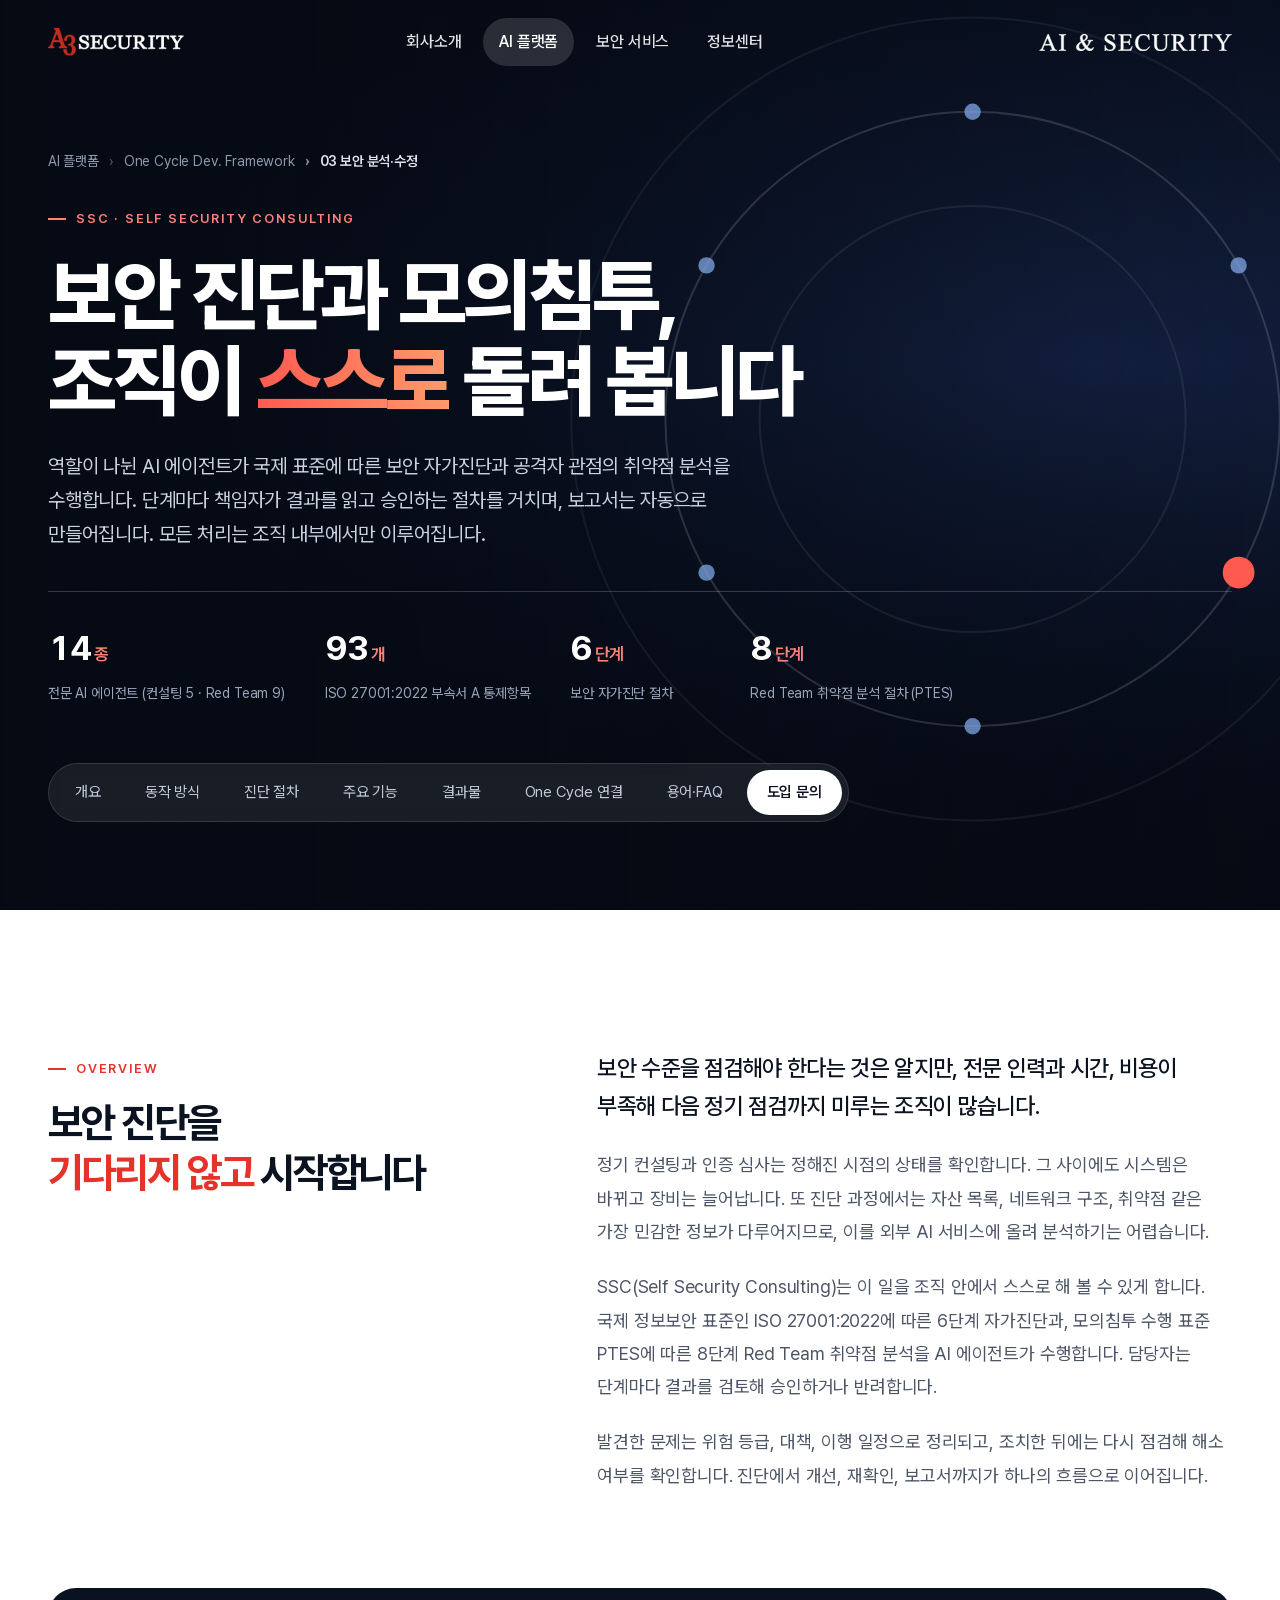
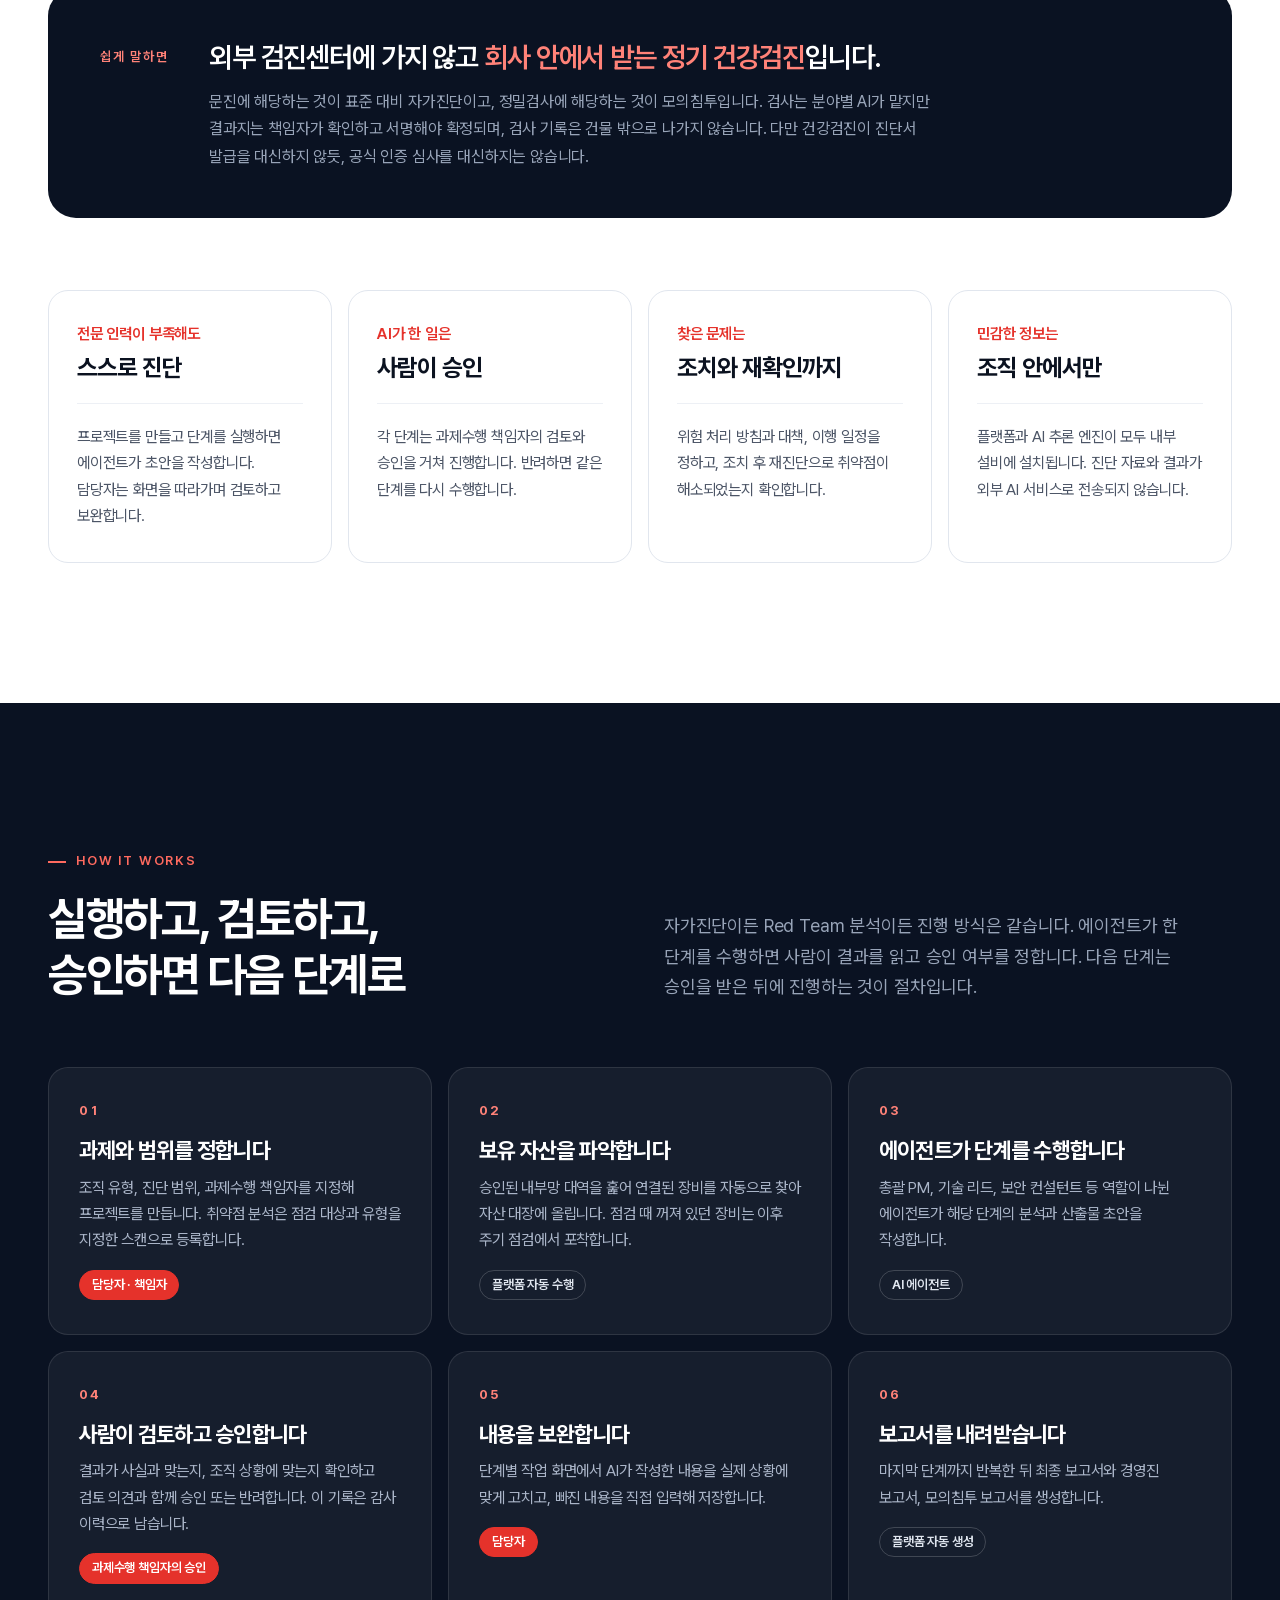
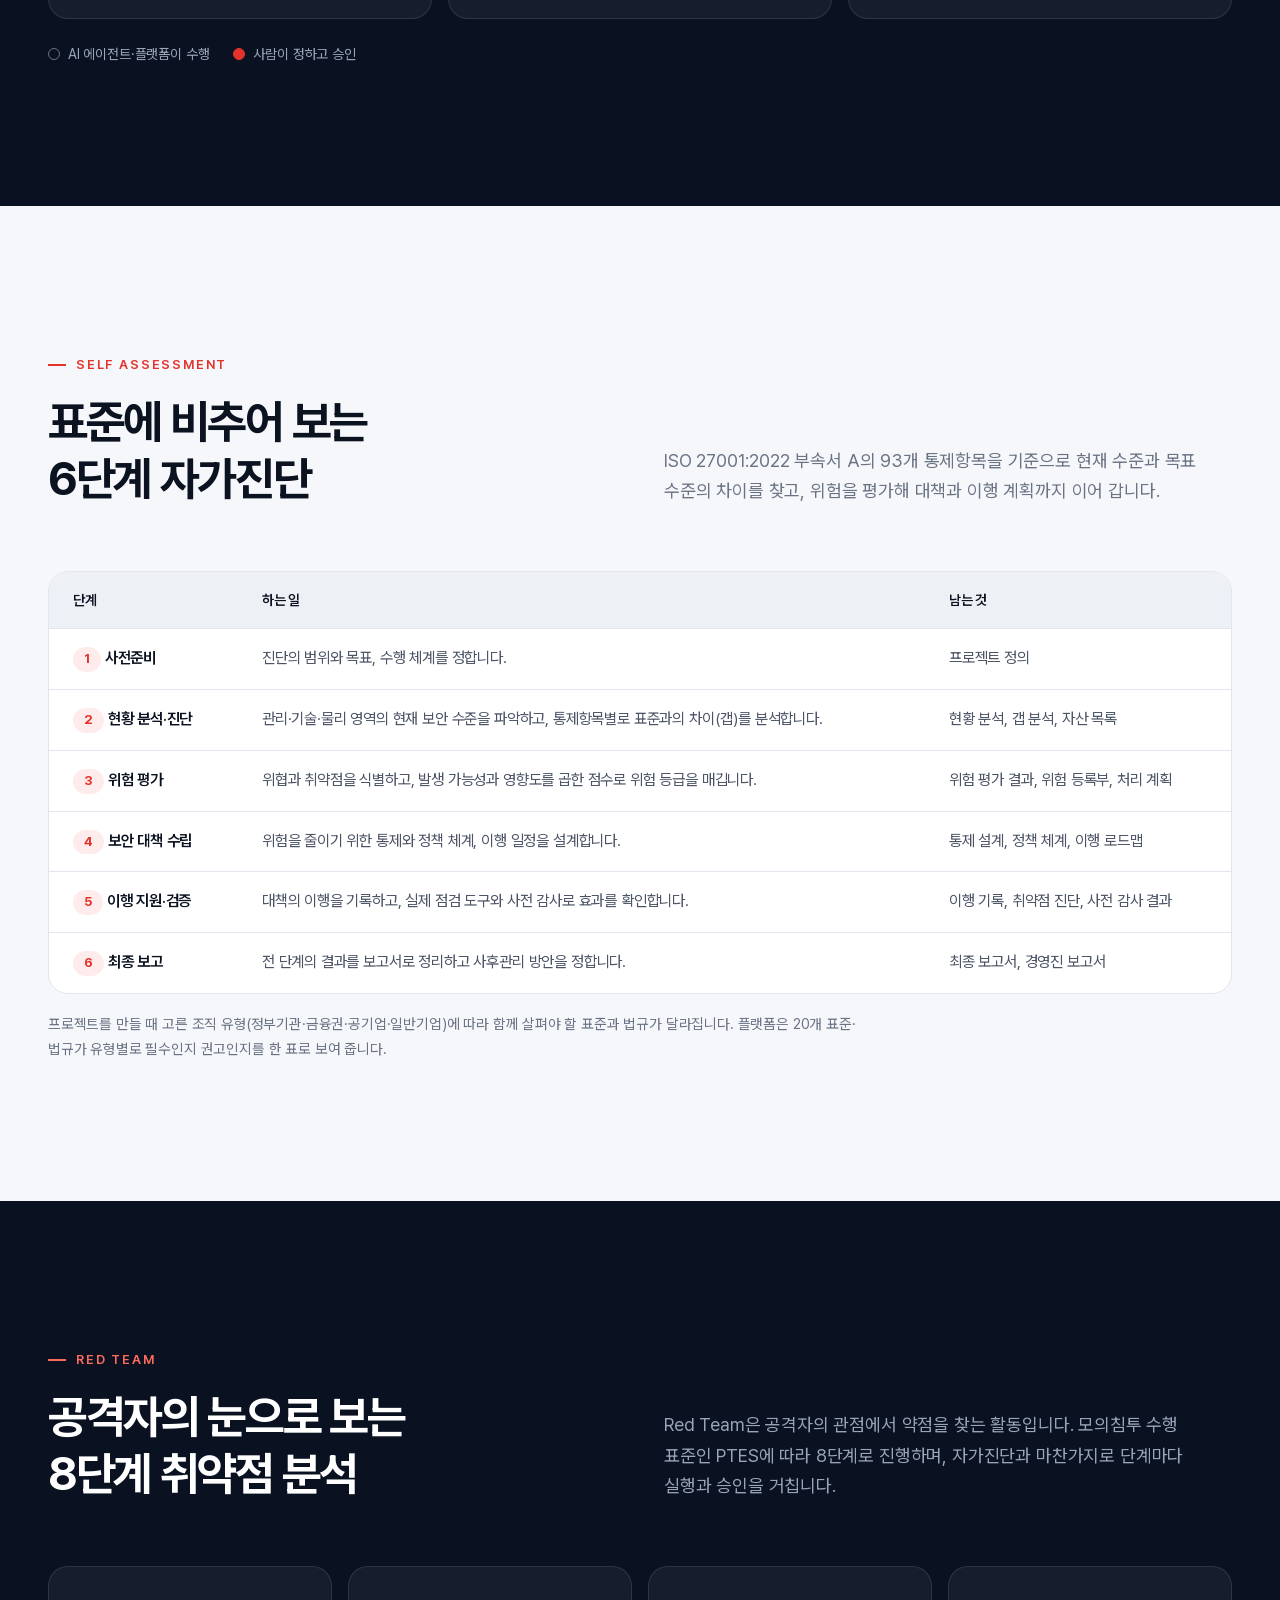
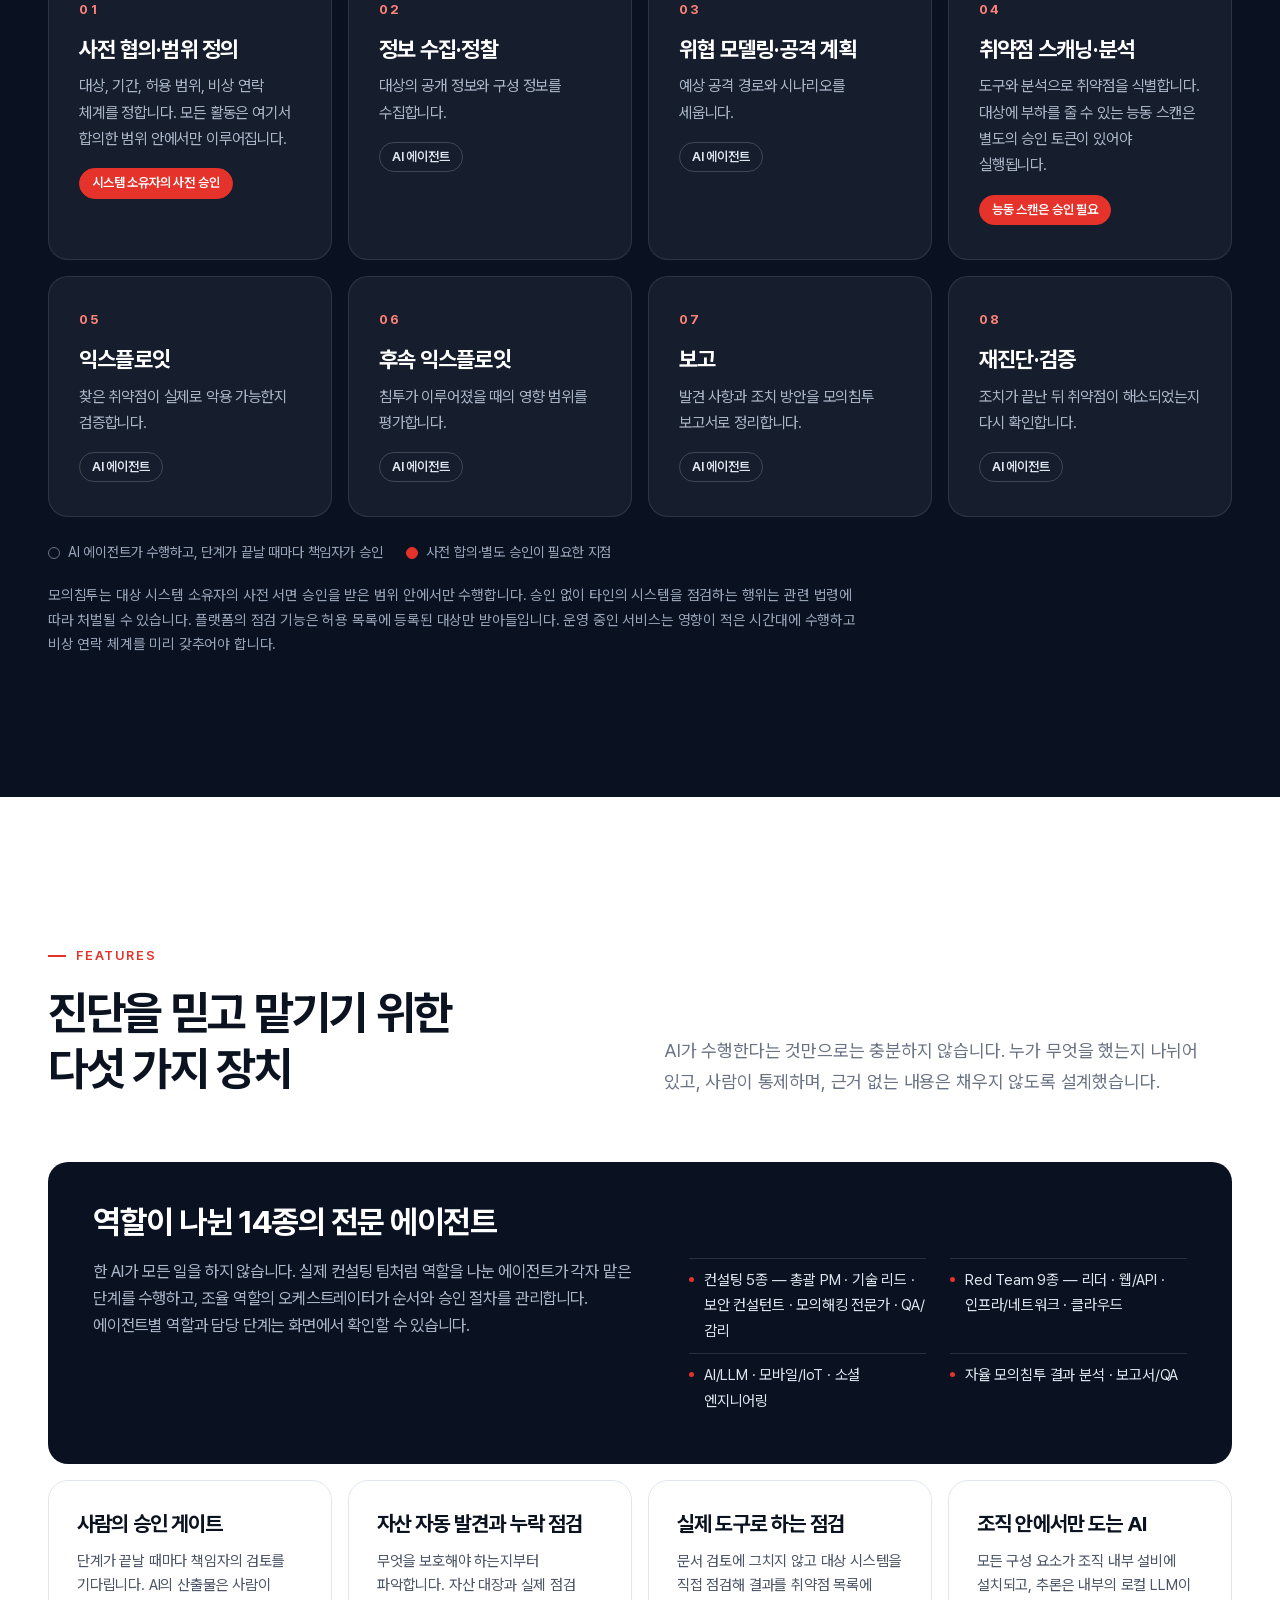
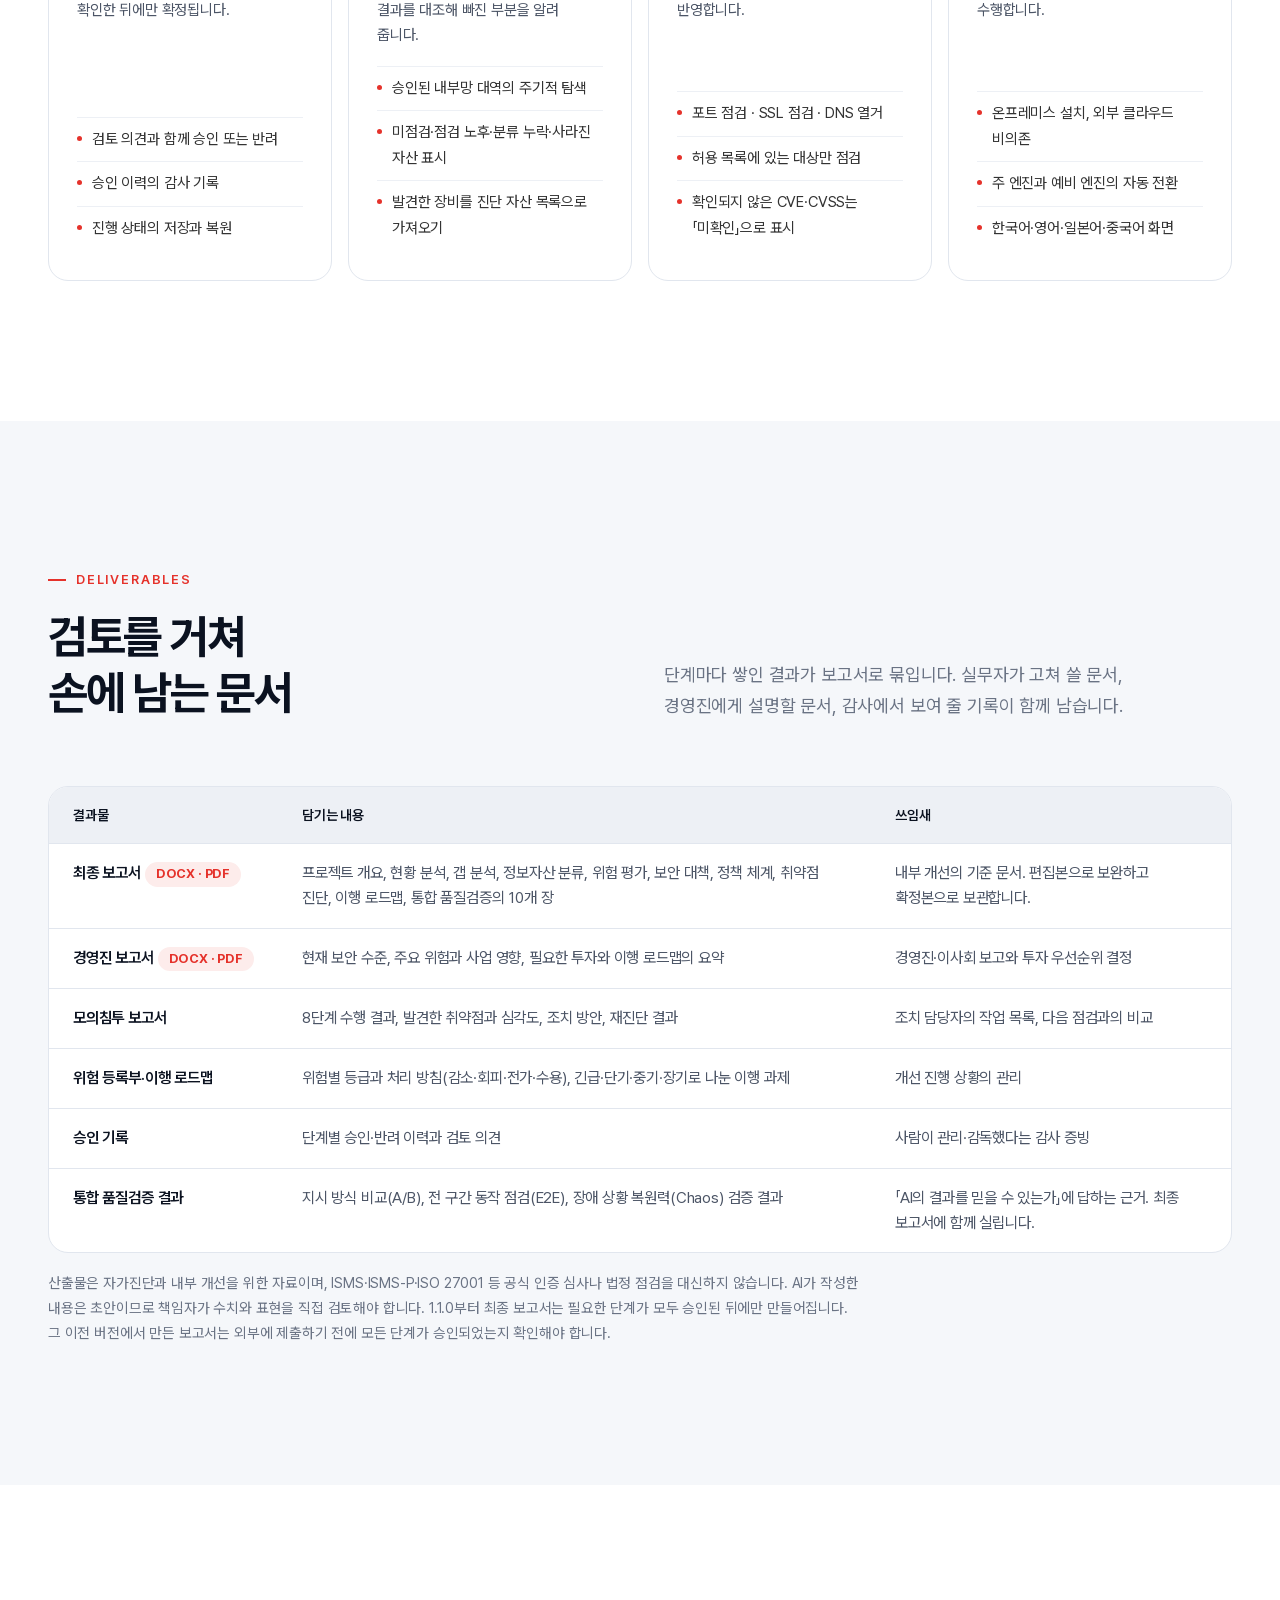
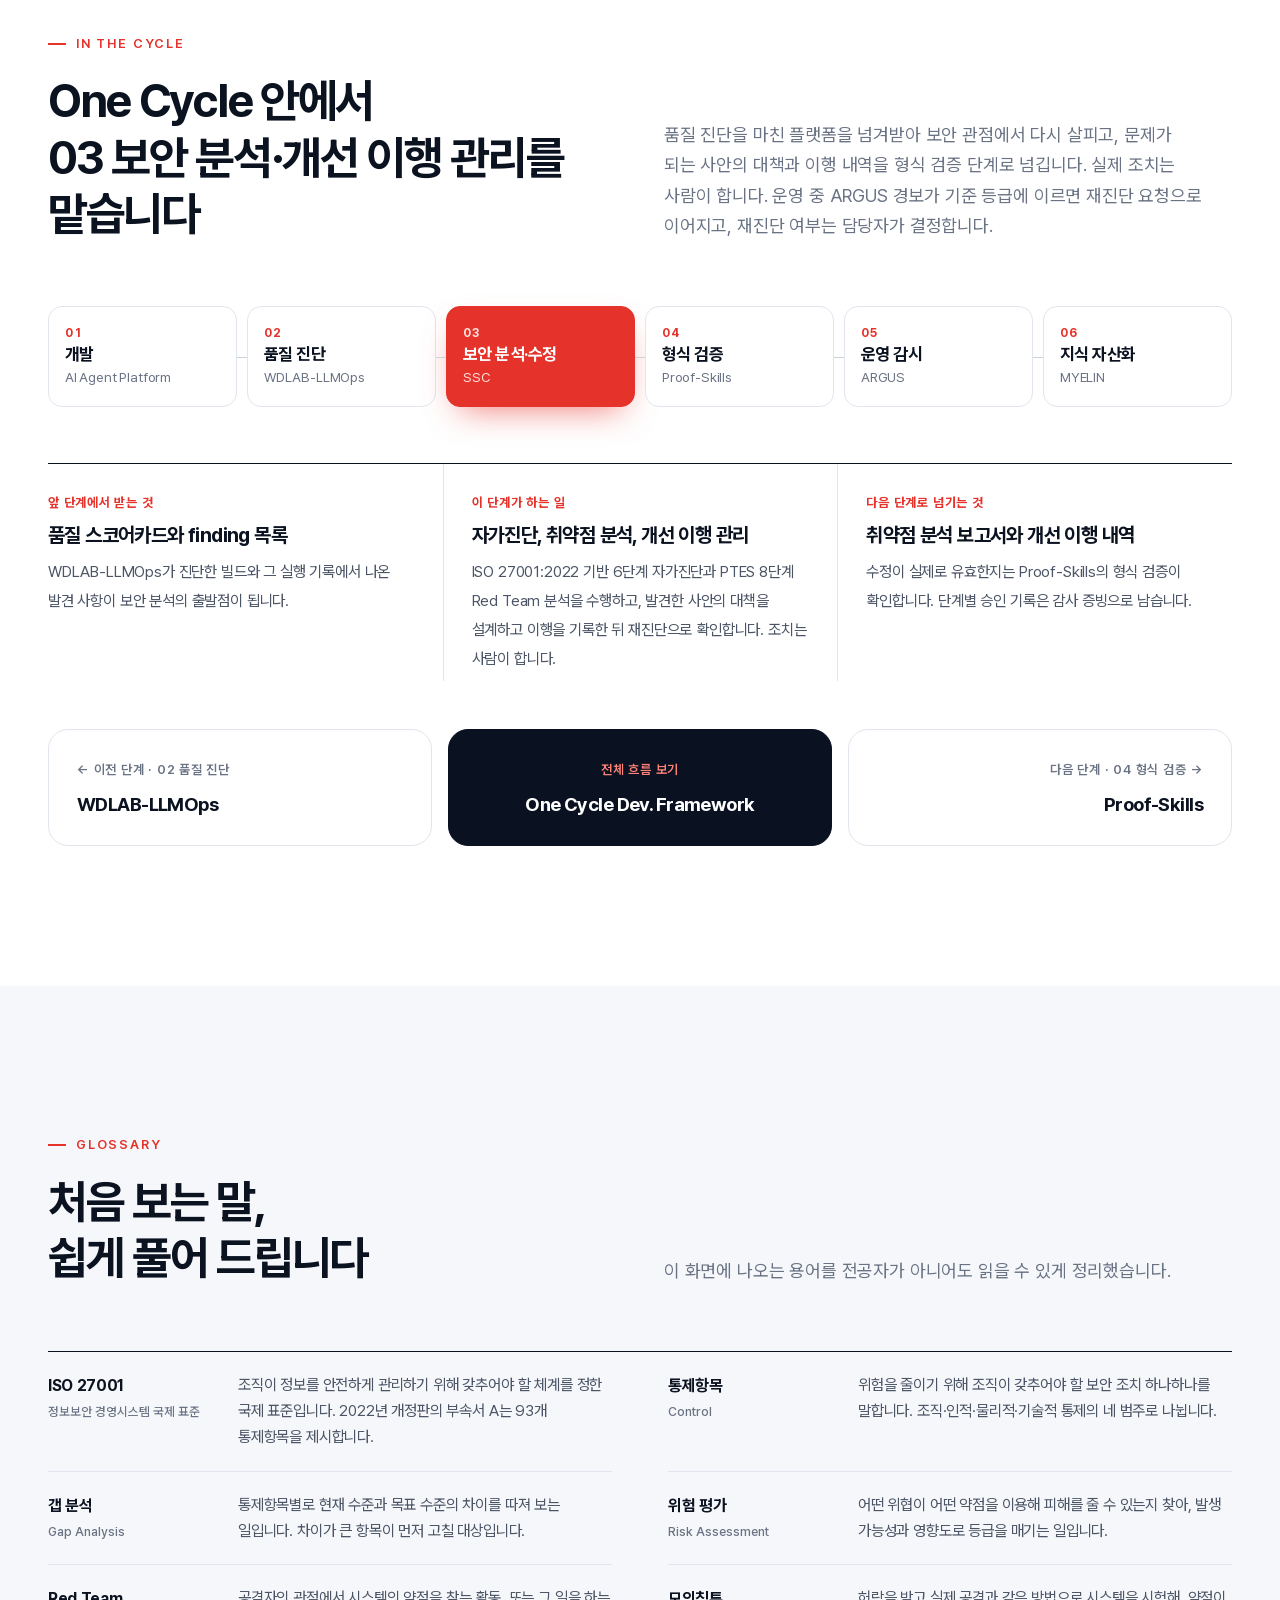
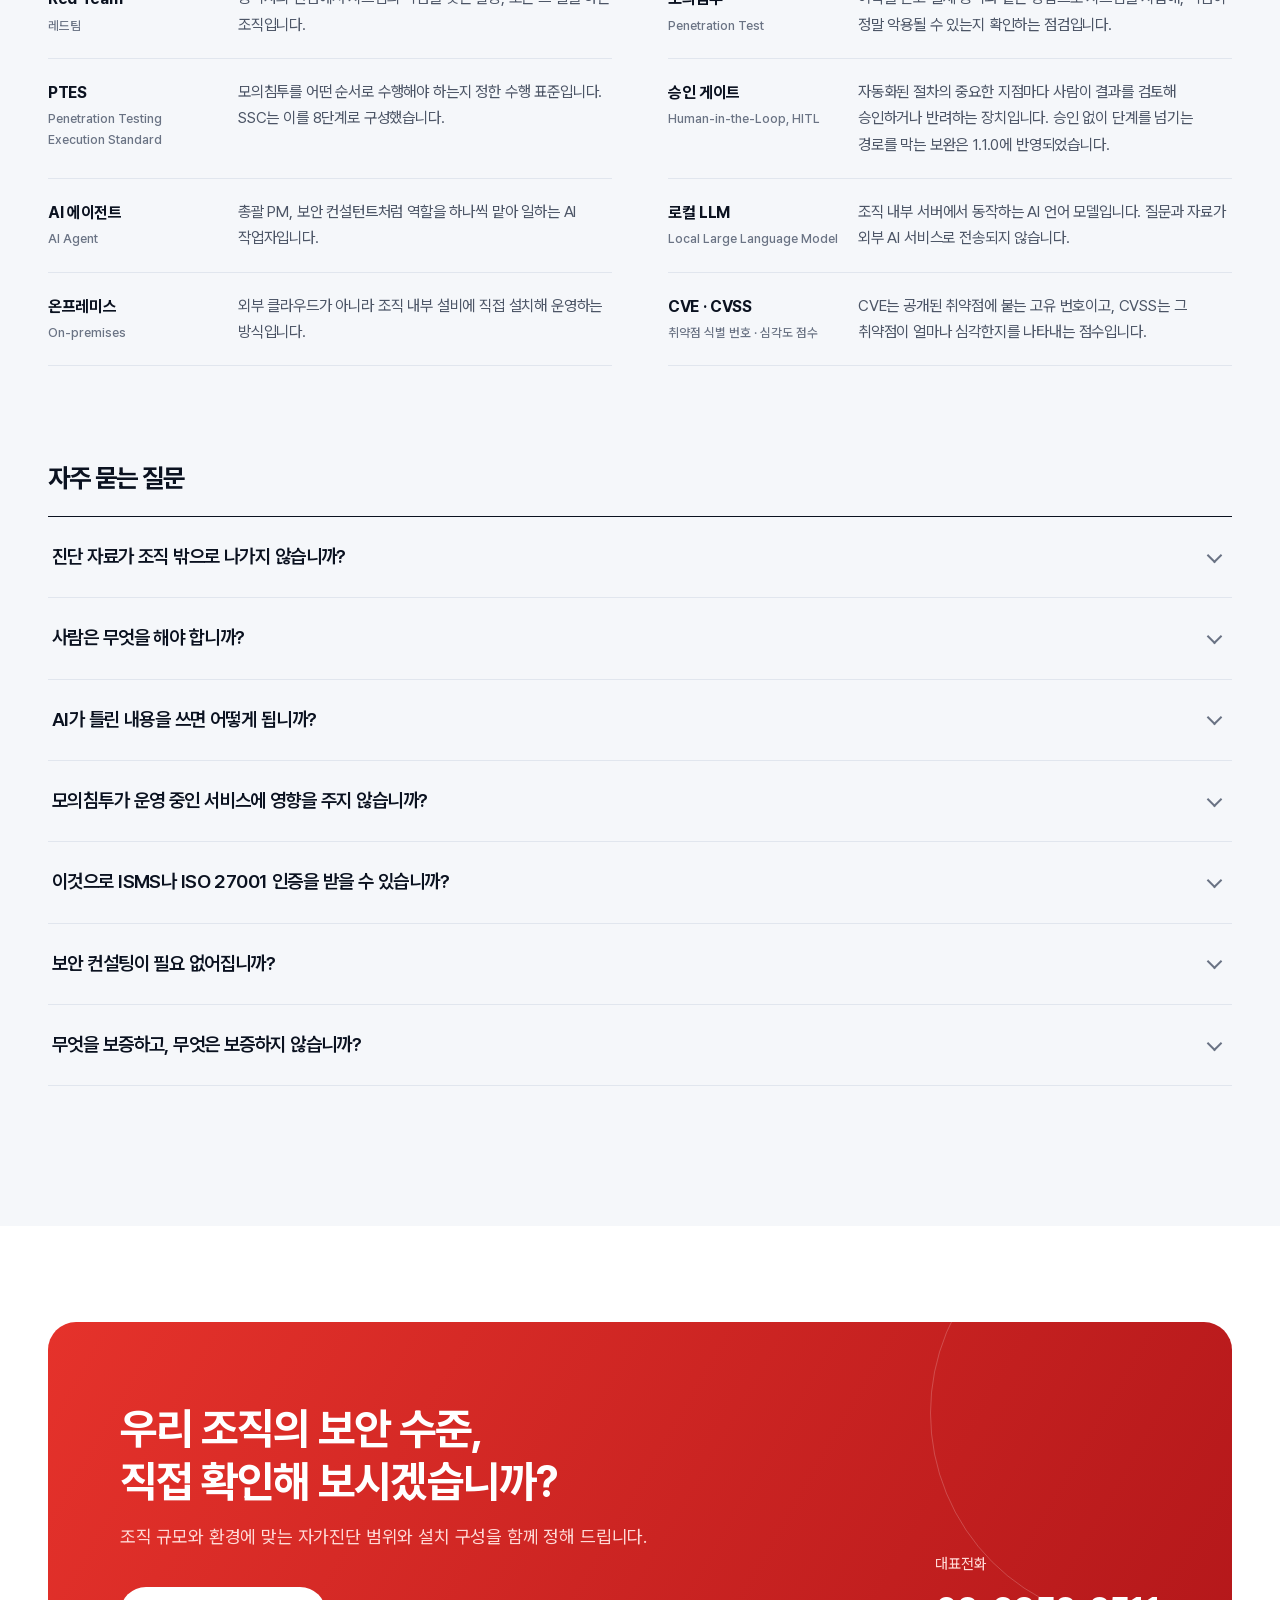
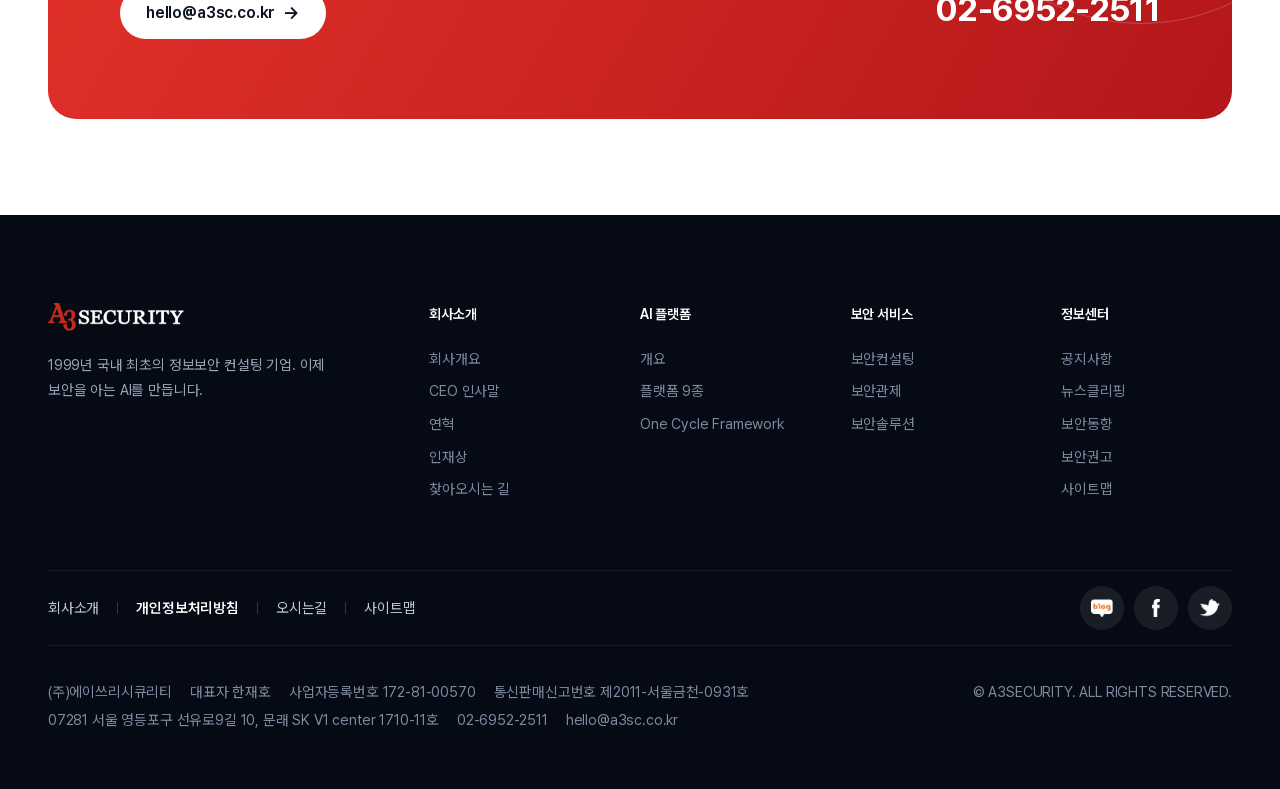
==== commit 8d4fbce8: "Align wording with what is implemented (One Cycle v3.0 plan) Co-Authored-By: Claude Fable 5.2 <norep" ====
--- a/ISMA3SC003M7.html
+++ b/ISMA3SC003M7.html
@@ -63,7 +63,7 @@
     <nav class="pd-crumb" aria-label="현재 위치"><a href="/a3sc/ISMA3SC003M4.do">AI 플랫폼</a><a href="/a3sc/ISMA3SC003M5.do">One Cycle Dev. Framework</a><b>03 보안 분석·수정</b></nav>
     <span class="kicker">SSC · Self Security Consulting</span>
     <h1>보안 진단과 모의침투,<br>조직이 <em>스스로</em> 돌려 봅니다</h1>
-    <p class="lede">역할이 나뉜 AI 에이전트가 국제 표준에 따른 보안 자가진단과 공격자 관점의 취약점 분석을 수행합니다. 단계마다 책임자가 결과를 읽고 승인해야 다음으로 넘어가며, 보고서는 자동으로 만들어집니다. 모든 처리는 조직 내부에서만 이루어집니다.</p>
+    <p class="lede">역할이 나뉜 AI 에이전트가 국제 표준에 따른 보안 자가진단과 공격자 관점의 취약점 분석을 수행합니다. 단계마다 책임자가 결과를 읽고 승인하는 절차를 거치며, 보고서는 자동으로 만들어집니다. 모든 처리는 조직 내부에서만 이루어집니다.</p>
     <div class="hero-meta">
       <div><b>14<small>종</small></b><span>전문 AI 에이전트 (컨설팅 5 · Red Team 9)</span></div>
       <div><b>93<small>개</small></b><span>ISO 27001:2022 부속서 A 통제항목</span></div>
@@ -86,7 +86,7 @@
     <small>문진에 해당하는 것이 표준 대비 자가진단이고, 정밀검사에 해당하는 것이 모의침투입니다. 검사는 분야별 AI가 맡지만 결과지는 책임자가 확인하고 서명해야 확정되며, 검사 기록은 건물 밖으로 나가지 않습니다. 다만 건강검진이 진단서 발급을 대신하지 않듯, 공식 인증 심사를 대신하지는 않습니다.</small></div>
   <div class="pd-cards">
     <article><div class="ft"><span>전문 인력이 부족해도</span><b>스스로 진단</b></div><p>프로젝트를 만들고 단계를 실행하면 에이전트가 초안을 작성합니다. 담당자는 화면을 따라가며 검토하고 보완합니다.</p></article>
-    <article><div class="ft"><span>AI가 한 일은</span><b>사람이 승인</b></div><p>각 단계는 과제수행 책임자가 승인해야 다음으로 넘어갑니다. 반려하면 같은 단계를 다시 수행합니다.</p></article>
+    <article><div class="ft"><span>AI가 한 일은</span><b>사람이 승인</b></div><p>각 단계는 과제수행 책임자의 검토와 승인을 거쳐 진행합니다. 반려하면 같은 단계를 다시 수행합니다.</p></article>
     <article><div class="ft"><span>찾은 문제는</span><b>조치와 재확인까지</b></div><p>위험 처리 방침과 대책, 이행 일정을 정하고, 조치 후 재진단으로 취약점이 해소되었는지 확인합니다.</p></article>
     <article><div class="ft"><span>민감한 정보는</span><b>조직 안에서만</b></div><p>플랫폼과 AI 추론 엔진이 모두 내부 설비에 설치됩니다. 진단 자료와 결과가 외부 AI 서비스로 전송되지 않습니다.</p></article>
   </div>
@@ -94,7 +94,7 @@
 
 <!-- 동작 방식 -->
 <section class="sec dark"><div class="wrap pd-anchor" id="how">
-  <div class="sec-h"><div><span class="kicker">How it works</span><h2>실행하고, 검토하고,<br>승인하면 다음 단계로</h2></div><p>자가진단이든 Red Team 분석이든 진행 방식은 같습니다. 에이전트가 한 단계를 수행하면 사람이 결과를 읽고 승인 여부를 정합니다. 승인 전에는 다음 단계로 진행되지 않습니다.</p></div>
+  <div class="sec-h"><div><span class="kicker">How it works</span><h2>실행하고, 검토하고,<br>승인하면 다음 단계로</h2></div><p>자가진단이든 Red Team 분석이든 진행 방식은 같습니다. 에이전트가 한 단계를 수행하면 사람이 결과를 읽고 승인 여부를 정합니다. 다음 단계는 승인을 받은 뒤에 진행하는 것이 절차입니다.</p></div>
   <ol class="pd-steps">
     <li><b>과제와 범위를 정합니다</b><p>조직 유형, 진단 범위, 과제수행 책임자를 지정해 프로젝트를 만듭니다. 취약점 분석은 점검 대상과 유형을 지정한 스캔으로 등록합니다.</p><span class="who h">담당자 · 책임자</span></li>
     <li><b>보유 자산을 파악합니다</b><p>승인된 내부망 대역을 훑어 연결된 장비를 자동으로 찾아 자산 대장에 올립니다. 점검 때 꺼져 있던 장비는 이후 주기 점검에서 포착합니다.</p><span class="who">플랫폼 자동 수행</span></li>
@@ -162,12 +162,12 @@
     <tr><th scope="row">승인 기록</th><td>단계별 승인·반려 이력과 검토 의견</td><td>사람이 관리·감독했다는 감사 증빙</td></tr>
     <tr><th scope="row">통합 품질검증 결과</th><td>지시 방식 비교(A/B), 전 구간 동작 점검(E2E), 장애 상황 복원력(Chaos) 검증 결과</td><td>「AI의 결과를 믿을 수 있는가」에 답하는 근거. 최종 보고서에 함께 실립니다.</td></tr>
   </tbody></table></div>
-  <p class="pd-note">산출물은 자가진단과 내부 개선을 위한 자료이며, ISMS·ISMS-P·ISO 27001 등 공식 인증 심사나 법정 점검을 대신하지 않습니다. AI가 작성한 내용은 초안이므로 책임자가 수치와 표현을 직접 검토해야 합니다. 보고서 파일은 승인이 끝나지 않은 상태에서도 만들 수 있으므로, 외부에 제출하기 전에 모든 단계가 승인되었는지 확인해야 합니다.</p>
+  <p class="pd-note">산출물은 자가진단과 내부 개선을 위한 자료이며, ISMS·ISMS-P·ISO 27001 등 공식 인증 심사나 법정 점검을 대신하지 않습니다. AI가 작성한 내용은 초안이므로 책임자가 수치와 표현을 직접 검토해야 합니다. 1.1.0부터 최종 보고서는 필요한 단계가 모두 승인된 뒤에만 만들어집니다. 그 이전 버전에서 만든 보고서는 외부에 제출하기 전에 모든 단계가 승인되었는지 확인해야 합니다.</p>
 </div></section>
 
 <!-- One Cycle 안에서의 자리 (이 구역의 pd-loop 와 pd-nav 는 다섯 화면 공통: 고치지 않는다) -->
 <section class="sec"><div class="wrap pd-anchor" id="cycle">
-  <div class="sec-h"><div><span class="kicker">In the cycle</span><h2>One Cycle 안에서<br>03 보안 분석·수정을 맡습니다</h2></div><p>품질 진단을 마친 플랫폼을 넘겨받아 보안 관점에서 다시 살피고, 문제가 되는 사안을 고친 내역과 함께 형식 검증 단계로 넘깁니다. 운영 중 ARGUS가 경보를 올리면 이 단계의 재진단이 다시 호출됩니다.</p></div>
+  <div class="sec-h"><div><span class="kicker">In the cycle</span><h2>One Cycle 안에서<br>03 보안 분석·개선 이행 관리를 맡습니다</h2></div><p>품질 진단을 마친 플랫폼을 넘겨받아 보안 관점에서 다시 살피고, 문제가 되는 사안의 대책과 이행 내역을 형식 검증 단계로 넘깁니다. 실제 조치는 사람이 합니다. 운영 중 ARGUS 경보가 기준 등급에 이르면 재진단 요청으로 이어지고, 재진단 여부는 담당자가 결정합니다.</p></div>
   <ol class="pd-loop" aria-label="One Cycle 여섯 단계">
     <li><div class="cell"><i>01</i><b>개발</b><span>AI Agent Platform</span></div></li>
     <li><a class="cell" href="/a3sc/ISMA3SC003M6.do"><i>02</i><b>품질 진단</b><span>WDLAB-LLMOps</span></a></li>
@@ -178,7 +178,7 @@
   </ol>
   <div class="pd-io">
     <div><small>앞 단계에서 받는 것</small><b>품질 스코어카드와 finding 목록</b><span>WDLAB-LLMOps가 진단한 빌드와 그 실행 기록에서 나온 발견 사항이 보안 분석의 출발점이 됩니다.</span></div>
-    <div><small>이 단계가 하는 일</small><b>자가진단, 취약점 분석, 수정</b><span>ISO 27001:2022 기반 6단계 자가진단과 PTES 8단계 Red Team 분석을 수행하고, 발견한 사안을 조치한 뒤 재진단으로 확인합니다.</span></div>
+    <div><small>이 단계가 하는 일</small><b>자가진단, 취약점 분석, 개선 이행 관리</b><span>ISO 27001:2022 기반 6단계 자가진단과 PTES 8단계 Red Team 분석을 수행하고, 발견한 사안의 대책을 설계하고 이행을 기록한 뒤 재진단으로 확인합니다. 조치는 사람이 합니다.</span></div>
     <div><small>다음 단계로 넘기는 것</small><b>취약점 분석 보고서와 개선 이행 내역</b><span>수정이 실제로 유효한지는 Proof-Skills의 형식 검증이 확인합니다. 단계별 승인 기록은 감사 증빙으로 남습니다.</span></div>
   </div>
   <nav class="pd-nav" aria-label="다른 플랫폼">
@@ -199,7 +199,7 @@
     <div><dt>Red Team<small>레드팀</small></dt><dd>공격자의 관점에서 시스템의 약점을 찾는 활동, 또는 그 일을 하는 조직입니다.</dd></div>
     <div><dt>모의침투<small>Penetration Test</small></dt><dd>허락을 받고 실제 공격과 같은 방법으로 시스템을 시험해, 약점이 정말 악용될 수 있는지 확인하는 점검입니다.</dd></div>
     <div><dt>PTES<small>Penetration Testing Execution Standard</small></dt><dd>모의침투를 어떤 순서로 수행해야 하는지 정한 수행 표준입니다. SSC는 이를 8단계로 구성했습니다.</dd></div>
-    <div><dt>승인 게이트<small>Human-in-the-Loop, HITL</small></dt><dd>자동화된 절차의 중요한 지점마다 사람이 결과를 검토해 승인하거나 반려하는 장치입니다. 승인 전에는 다음 단계로 넘어가지 않습니다.</dd></div>
+    <div><dt>승인 게이트<small>Human-in-the-Loop, HITL</small></dt><dd>자동화된 절차의 중요한 지점마다 사람이 결과를 검토해 승인하거나 반려하는 장치입니다. 승인 없이 단계를 넘기는 경로를 막는 보완은 1.1.0에 반영되었습니다.</dd></div>
     <div><dt>AI 에이전트<small>AI Agent</small></dt><dd>총괄 PM, 보안 컨설턴트처럼 역할을 하나씩 맡아 일하는 AI 작업자입니다.</dd></div>
     <div><dt>로컬 LLM<small>Local Large Language Model</small></dt><dd>조직 내부 서버에서 동작하는 AI 언어 모델입니다. 질문과 자료가 외부 AI 서비스로 전송되지 않습니다.</dd></div>
     <div><dt>온프레미스<small>On-premises</small></dt><dd>외부 클라우드가 아니라 조직 내부 설비에 직접 설치해 운영하는 방식입니다.</dd></div>
